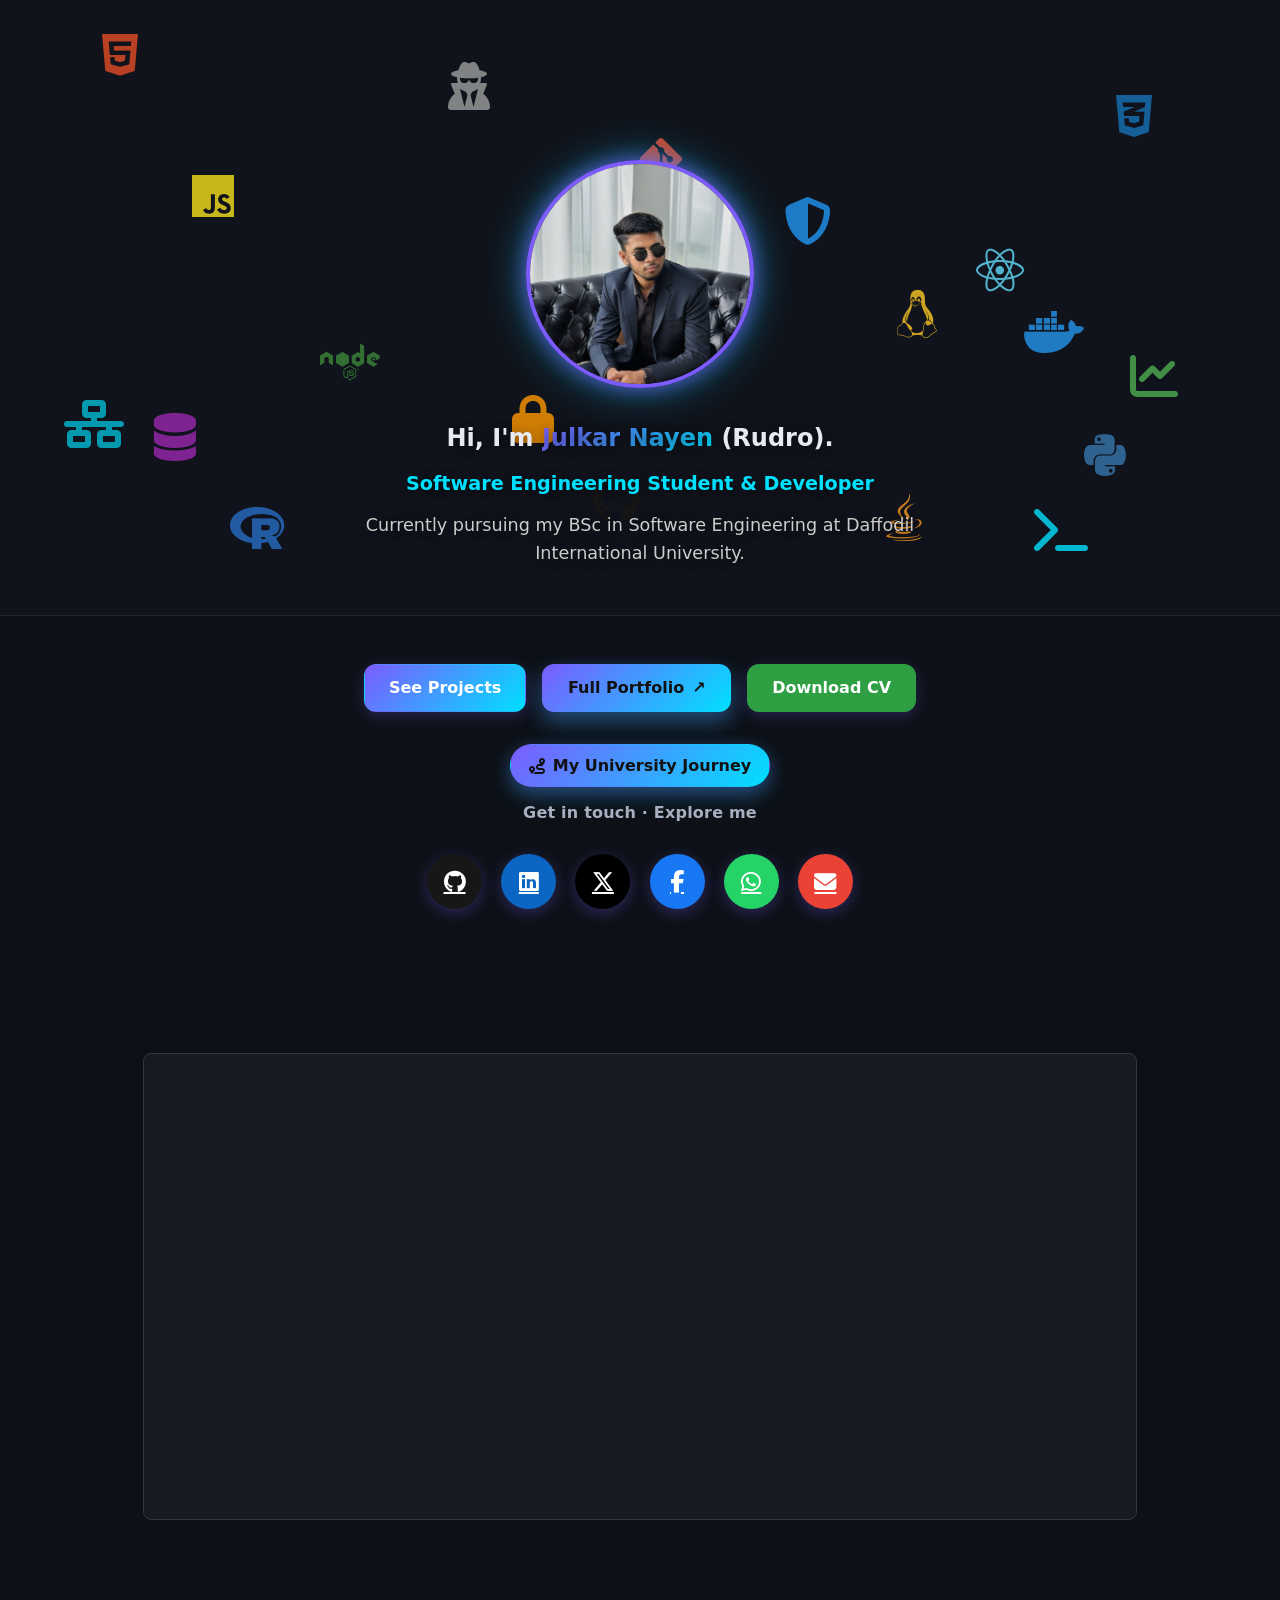
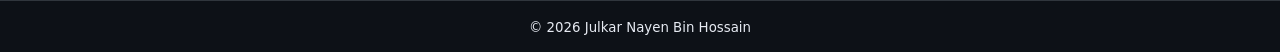
==== index.html @ 71b0be74 "Add files via upload" ====
<!doctype html>
<html lang="en">
<head>
  <meta charset="utf-8" />
  <meta name="viewport" content="width=device-width, initial-scale=1" />
  <title>Rudro — Portfolio</title>
  <meta name="description" content="Portfolio of Your Name" />

  <!-- Styles -->
  <link rel="stylesheet" href="styles.css">

  <!-- Font Awesome -->
  <link rel="stylesheet" href="https://cdnjs.cloudflare.com/ajax/libs/font-awesome/6.5.0/css/all.min.css">
</head>
<body>

  <main id="home">
    

    <!-- Intro Section -->
    <section id="about" class="section about-top">
      <div class="container about-container">
        <div class="profile-wrapper">
          <img src="photo_2025-09-04_16-54-24.jpg"
     alt="Profile Picture"
     class="profile-pic"
     loading="lazy"
     decoding="async">

        </div>
        <h1>Hi, I'm <span class="text-gradient">Julkar Nayen</span> (Rudro).</h1>
        <p class="intro-subtitle">Software Engineering Student & Developer</p>
        <p class="intro-description">Currently pursuing my BSc in Software Engineering at Daffodil International University.</p>
      </div>

      <!-- 🌟 Floating code icons -->
      <div class="code-particles">
        <!-- Web / Data -->
        <i class="fa-brands fa-html5"></i>
        <i class="fa-brands fa-css3-alt"></i>
        <i class="fa-brands fa-js"></i>
        <i class="fa-brands fa-react"></i>
        <i class="fa-brands fa-node"></i>
        <i class="fa-brands fa-python"></i>
        <i class="fa-brands fa-r-project"></i>
        <i class="fa-brands fa-java"></i>
        <i class="fa-solid fa-database"></i>
        <i class="fa-solid fa-chart-line"></i>

        <!-- Tools -->
        <i class="fa-brands fa-git-alt"></i>
        <i class="fa-brands fa-github"></i>
        <i class="fa-brands fa-docker"></i>
        <i class="fa-brands fa-linux"></i>

        <!-- Ethical hacking vibe -->
        <i class="fa-solid fa-user-secret"></i>
        <i class="fa-solid fa-shield-halved"></i>
        <i class="fa-solid fa-lock"></i>
        <i class="fa-solid fa-terminal"></i>
        <i class="fa-solid fa-network-wired"></i>
      </div>
    </section>

    <!-- Hero -->
    <section class="hero">
      <div class="hero__cta">
        <a class="btn" href="#projects">See Projects</a>
        <a class="btn btn--ghost" id="portfolioLink" href="#">Full Portfolio</a>
        <a class="btn btn--resume" href="resume.pdf" download>Download CV</a>
      </div>

      <div class="hero__cta-row">
        <a class="btn btn--journey" href="journey.html"><i class="fa-solid fa-route"></i> My University Journey</a>
      </div>


      <!-- ✅ Social icons -->
      <p class="socials-lead" aria-hidden="true">Get in touch · Explore me</p>
      <ul class="socials" aria-label="Social links">
        <li><a id="githubLink" href="#"><i class="fa-brands fa-github"></i></a></li>
        <li><a id="linkedinLink" href="#"><i class="fa-brands fa-linkedin"></i></a></li>
        <li><a id="twitterLink" href="#"><i class="fa-brands fa-x-twitter"></i></a></li>
        <li><a id="facebookLink" href="#"><i class="fa-brands fa-facebook-f"></i></a></li>
        <li><a id="whatsappLink" href="#"><i class="fa-brands fa-whatsapp"></i></a></li>
        <li><a id="emailLink" href="mailto:252-35-584@diu.edu.bd"><i class="fa-solid fa-envelope"></i></a></li>
      </ul>
    </section>

    <!-- Projects -->
<!-- Projects -->
<section id="projects" class="section">
  <div class="container">
    <div class="projects-box">
      <h2>Projects</h2>
      <input id="searchInput" type="search" placeholder="Search projects…" aria-label="Search projects">
      <div id="projectsGrid" class="grid"></div>
    </div>
  </div>
</section>


    
  </main>

  <!-- Footer -->
  <footer class="site-footer">
    <div class="container">
      <small>© <span id="year"></span> Julkar Nayen Bin Hossain</small>
    </div>
  </footer>

  <!-- Script -->
  <script src="script.js"></script>
</body>
</html>
---- styles.css ----
:root {
  --text: #e6eaf2;
  --muted: #a7b0c0;
  --brand: #7c5cff;
  --brand-2: #00e0ff;
  --surface: rgba(18, 21, 29, 0.7);
  --border: #1f2430;

  /* Themeable colors */
  --bg: #0d1117;
  --panel: #161b22;
  --panel-border: #30363d;

  --fs-hero: clamp(1.6rem, 1.2rem + 2vw, 3rem);
  --fs-h2: clamp(1.8rem, 1.2rem + 2vw, 2.5rem);
  --fs-body: clamp(0.95rem, 0.9rem + 0.3vw, 1.05rem);

  --space-section: clamp(1.5rem, 1rem + 3vw, 3rem);
  --radius: 12px;
}

/* Light theme overrides (GitHub-like) */
.theme-light {
  --text: #24292f;
  --muted: #57606a;
  --bg: #f6f8fa;
  --panel: #ffffff;
  --panel-border: #d0d7de;
}

/* ---------------- Light mode (GitHub-like) refinements ---------------- */
.theme-light body { background: var(--bg); color: var(--text); }

/* Headings: remove gradients/glow in light */
.theme-light #projects h2,
.theme-light #journey h2 {
  background: none;
  -webkit-background-clip: border-box;
  -webkit-text-fill-color: currentColor;
  color: var(--text);
  text-shadow: none;
  animation: none;
}

/* Panels and cards */
.theme-light .projects-box,
.theme-light .glass,
.theme-light .milestone-content,
.theme-light .card,
.theme-light .site-footer {
  background: var(--panel);
  border-color: var(--panel-border);
  box-shadow: none;
}
.theme-light .card { background: var(--panel); }

/* Buttons */
.theme-light .btn { 
  background: #0969da;
  box-shadow: none;
}
.theme-light .btn:hover { background: #0759b5; box-shadow: none; }
.theme-light .btn--ghost { border-color: #0969da; color: #0969da; }
.theme-light .btn--ghost:hover { background: #0969da; color: #fff; }
.theme-light .btn--journey { background: #0969da; color: #fff; box-shadow: none; }

/* Search input */
.theme-light #searchInput {
  background: #fff;
  color: var(--text);
  border: 1px solid var(--panel-border);
  box-shadow: none;
}
.theme-light #searchInput:focus { box-shadow: none; border-color: #0969da; }

/* Particles off for clean light mode */
.theme-light .code-particles { display: none; }

/* Journey timeline: simplify path and markers */
.theme-light #journeyTimeline::before {
  background: #d0d7de;
  animation: none;
  box-shadow: none;
}
.theme-light .milestone::before {
  background: #fff;
  border-color: #0969da;
  box-shadow: none;
  animation: none;
}
.theme-light .milestone-icon {
  background: #0969da;
  box-shadow: none;
  animation: none;
}

/* Tables */
.theme-light .course-table.neat {
  border-color: var(--panel-border);
  box-shadow: none;
}
.theme-light .course-table.neat th {
  background: #f6f8fa;
  color: var(--text);
  text-shadow: none;
}
.theme-light .course-table.neat tfoot td {
  background: #f6f8fa;
  color: var(--text);
  border-top: 1px solid var(--panel-border);
}

/* SGPA badge: tone down */
.theme-light .sgpa-badge {
  background: #0969da;
  border: 1px solid #0759b5;
  box-shadow: none;
}

/* Ongoing text: reduce glow */
.theme-light .ongoing-text { text-shadow: none; }
.theme-light .ongoing-text::before { color: #2da44e; }

/* Theme toggle button clarity in light */
.theme-light .theme-toggle { background: var(--panel); border-color: var(--panel-border); }

/* Profile picture: white background in day mode */
.theme-light .profile-pic {
  background: #ffffff;
  border-color: var(--panel-border);
  box-shadow: none;
}

/* About section panel on white */
.theme-light .about-top {
  background: var(--panel);
  border-bottom: 1px solid var(--panel-border);
}

/* Floating icons visible on white */
.theme-light .code-particles { display: block; }
.theme-light .code-particles i {
  opacity: 0.6;
  animation: floatIcon 12s ease-in-out infinite;
}

/* Ensure social icons remain visible in day mode */
.theme-light .socials a#githubLink { background: #181717; }
.theme-light .socials a#githubLink i { color: #fff; }
.theme-light .socials a#linkedinLink { background: #0A66C2; }
.theme-light .socials a#linkedinLink i { color: #fff; }
.theme-light .socials a#twitterLink { background: #000000; }
.theme-light .socials a#twitterLink i { color: #fff; }
.theme-light .socials a#emailLink { background: #EA4335; }
.theme-light .socials a#emailLink i { color: #fff; }

/* ---------- Day mode typography and accents ---------- */
.theme-light .text-gradient {
  background: linear-gradient(135deg, #0969da, #1f6feb);
  -webkit-background-clip: text;
  -webkit-text-fill-color: transparent;
}

.theme-light .intro-subtitle { color: #1f6feb; text-shadow: none; }
.theme-light .intro-description { color: var(--muted); text-shadow: none; }

/* Headings accent underline in projects */
.theme-light #projects h2::after {
  background: #0969da;
  box-shadow: none;
}

/* Milestones: calmer, readable */
.theme-light .milestone-date {
  color: #57606a;
  background: none;
  -webkit-text-fill-color: currentColor;
  text-shadow: none;
}
.theme-light .milestone-content h3 {
  background: none;
  -webkit-text-fill-color: currentColor;
  color: #24292f;
  text-shadow: none;
}
.theme-light .milestone-content p { color: #57606a; }

/* Buttons inside content */
.theme-light .toggle-result { background: #0969da; }
.theme-light .toggle-result:hover { background: #0759b5; box-shadow: none; }

/* Tables in day mode */
.theme-light .course-table { border-color: var(--panel-border); }
.theme-light .course-table th { background: #f6f8fa; color: #24292f; }
.theme-light .course-table td { border-color: var(--panel-border); }
.theme-light .course-table tr:nth-child(even) { background: #f6f8fa; }
.theme-light .course-table.neat td.course-title { color: #24292f; }

/* Progress indicator colors */
.theme-light .progress-bar { background: #eaeef2; box-shadow: none; }
.theme-light .progress-fill { background: #0969da; box-shadow: none; }
.theme-light .progress-text { color: #57606a; }
.theme-light .progress-percentage { color: #0969da; text-shadow: none; }

/* Links */
.theme-light a { color: #0969da; }

/* Improve legibility on white backgrounds */
.theme-light .about-top h1 { color: var(--text); text-shadow: none; }
.theme-light .about-top p { color: var(--muted); text-shadow: none; }
.theme-light .card h3 { color: var(--text); }
.theme-light #journey p { color: var(--muted); }
.theme-light .intro-description { color: var(--muted); }
.theme-light .contact-subtitle { color: var(--muted); }
.theme-light .contact-email {
  background: #fff;
  border-color: var(--panel-border);
  color: #24292f;
}
.theme-light .milestone-content p { color: #57606a; }
.theme-light .milestone-date { color: #57606a; }
.theme-light .card a.btn { box-shadow: none; }

/* 🔮 Neon background */
body {
  margin: 0;
  font-family: system-ui, sans-serif;
  color: var(--text);
  background: var(--bg);
}
body::before, body::after { display: none; }
/* --- Social Icon Buttons --- */
.socials a {
  display: grid;
  place-items: center;
  width: 50px;
  height: 50px;
  border-radius: 50%;
  font-size: 1.3rem;
  color: #fff; /* default fallback */
  transition: transform 0.2s ease, box-shadow 0.3s ease;
}

/* GitHub */
.socials a#githubLink {
  background: #181717;
}
.socials a#githubLink i { color: #fff; }

/* LinkedIn */
.socials a#linkedinLink {
  background: #0A66C2;
}
.socials a#linkedinLink i { color: #fff; }

/* Twitter/X */
.socials a#twitterLink {
  background: #000000;
}
.socials a#twitterLink i { color: #fff; }

/* Facebook */
.socials a#facebookLink { background: #1877F2; }
.socials a#facebookLink i { color: #fff; }

/* WhatsApp */
.socials a#whatsappLink { background: #25D366; }
.socials a#whatsappLink i { color: #fff; }

/* Email */
.socials a#emailLink {
  background: #EA4335;
}
.socials a#emailLink i { color: #fff; }

/* Hover effect */
.socials a:hover {
  transform: translateY(-4px) scale(1.05);
  box-shadow: 0 0 16px rgba(255,255,255,0.7);
}

/* ---------------- Scroll Indicator ---------------- */
.theme-toggle {
  position: fixed;
  top: 1rem;
  right: 1rem;
  z-index: 200;
  border: 1px solid var(--panel-border);
  background: var(--panel);
  color: var(--text);
  border-radius: 999px;
  padding: .5rem .75rem;
  cursor: pointer;
  box-shadow: none;
}
.theme-toggle:hover { filter: brightness(1.05); }
.theme-icon { display: inline-block; font-size: 1rem; }

.scroll-indicator {
  position: fixed;
  right: 2rem;
  top: 50%;
  transform: translateY(-50%);
  z-index: 100;
  display: flex;
  flex-direction: column;
  align-items: center;
  gap: 1rem;
  opacity: 0.7;
  transition: opacity 0.3s ease;
}

.scroll-indicator:hover {
  opacity: 1;
}

.scroll-line {
  width: 2px;
  height: 60px;
  background: linear-gradient(180deg, var(--brand), transparent);
  animation: scrollPulse 2s ease-in-out infinite;
}

.scroll-text {
  writing-mode: vertical-rl;
  text-orientation: mixed;
  font-size: 0.8rem;
  color: var(--brand);
  font-weight: 600;
  letter-spacing: 1px;
}

@keyframes scrollPulse {
  0%, 100% { opacity: 0.3; }
  50% { opacity: 1; }
}

/* ---------------- Intro ---------------- */
.about-top {
  text-align: center;
  background: var(--surface);
  padding: 8rem 1rem 3rem;
  border-bottom: 1px solid var(--border);
  position: relative;
  overflow: hidden;
}
.profile-wrapper { position: relative; display: inline-block; z-index: 2; }
.profile-pic {
  width: clamp(120px, 25vw, 220px);
  height: clamp(120px, 25vw, 220px);
  border-radius: 50%;
  border: 4px solid var(--brand);
  object-fit: cover;
  margin-top: 7rem;
  margin-bottom: 0.75rem;
  box-shadow: 0 0 20px rgba(124,92,255,0.7), 0 0 40px rgba(0,224,255,0.5);
}

.text-gradient {
  background: linear-gradient(135deg, var(--brand), var(--brand-2));
  -webkit-background-clip: text;
  -webkit-text-fill-color: transparent;
}

/* Enhanced intro styling */
.intro-subtitle {
  font-size: 1.2rem;
  font-weight: 600;
  color: var(--brand-2);
  margin: 0.5rem 0 1rem 0;
  text-shadow: 0 0 10px rgba(0,224,255,0.3);
}

.intro-description {
  font-size: 1.1rem;
  line-height: 1.6;
  color: #ccc;
  max-width: 600px;
  margin: 0 auto;
  text-shadow: 0 1px 3px rgba(0,0,0,0.3);
}

/* 🌟 Floating code icons */
.code-particles {
  position: absolute;
  inset: 0;
  z-index: 1;
  pointer-events: none;
}
.code-particles i {
  position: absolute;
  font-size: 1.8rem;
  opacity: 0.25;
  animation: none;
}
/* Make floating icons behind the profile picture larger in the hero/about section */
.about-top .code-particles i { font-size: 3rem; }
@keyframes floatIcon {
  0%   { transform: translateY(0) rotate(0deg); opacity: 0.6; }
  25%  { transform: translateY(-20px) rotate(8deg); opacity: 1; }
  50%  { transform: translateY(0) rotate(0deg); opacity: 0.8; }
  75%  { transform: translateY(20px) rotate(-8deg); opacity: 1; }
  100% { transform: translateY(0) rotate(0deg); opacity: 0.6; }
}

/* Spread icons (example positions) */
.code-particles i:nth-child(1)  { top: 5%; left: 8%; color:#e44d26; }
.code-particles i:nth-child(2)  { top: 15%; right: 10%; color:#1572b6; }
.code-particles i:nth-child(3)  { top: 28%; left: 15%; color:#f7df1e; }
.code-particles i:nth-child(4)  { top: 40%; right: 20%; color:#61dbfb; }
.code-particles i:nth-child(5)  { top: 55%; left: 25%; color:#3c873a; }
.code-particles i:nth-child(6)  { top: 70%; right: 12%; color:#3776ab; }
.code-particles i:nth-child(7)  { top: 82%; left: 18%; color:#276dc3; }
.code-particles i:nth-child(8)  { bottom: 12%; right: 28%; color:#f89820; }
.code-particles i:nth-child(9)  { bottom: 25%; left: 12%; color:#9c27b0; }
.code-particles i:nth-child(10) { bottom: 35%; right: 8%; color:#4caf50; }
.code-particles i:nth-child(11) { top: 22%; left: 50%; color:#f05032; }
.code-particles i:nth-child(12) { bottom: 15%; right: 50%; color:#181717; }
.code-particles i:nth-child(13) { top: 50%; left: 80%; color:#2496ed; }
.code-particles i:nth-child(14) { bottom: 45%; left: 70%; color:#fcc624; }
.code-particles i:nth-child(15) { top: 10%; left: 35%; color:#9e9e9e; }
.code-particles i:nth-child(16) { top: 32%; right: 35%; color:#2196f3; }
.code-particles i:nth-child(17) { bottom: 28%; left: 40%; color:#ff9800; }
.code-particles i:nth-child(18) { bottom: 10%; right: 15%; color:#00e0ff; }
.code-particles i:nth-child(19) { top: 65%; left: 5%; color:#00bcd4; }

/* ---------------- Hero ---------------- */
.hero { 
  text-align: center; 
  padding: 3rem 1rem; 
  position: relative;
}

.hero__cta { 
  display: flex; 
  gap: 1rem; 
  flex-wrap: wrap; 
  justify-content: center; 
  margin-bottom: 2rem;
}

.btn { 
  display: inline-flex;
  align-items: center;
  gap: .5rem;
  padding: 0.8rem 1.5rem; 
  border-radius: var(--radius); 
  background: linear-gradient(135deg, var(--brand), var(--brand-2)); 
  color: #fff; 
  text-decoration: none; 
  font-weight: 600; 
  font-size: 1rem;
  border: 1px solid transparent;
  transition: transform .2s ease, box-shadow .25s ease, background .25s ease, border-color .25s ease;
  box-shadow: 0 4px 15px rgba(124,92,255,0.25);
}

.btn:hover {
  transform: translateY(-2px);
  box-shadow: 0 8px 22px rgba(124,92,255,0.35);
}
.btn:focus-visible {
  outline: none;
  border-color: rgba(255,255,255,0.5);
  box-shadow: 0 0 0 3px rgba(124,92,255,0.35);
}

.btn--ghost { 
  background: transparent; 
  border: 1.5px solid var(--brand); 
  color: var(--brand);
  box-shadow: none;
}

.btn--ghost:hover {
  background: rgba(124,92,255,0.1);
  color: var(--text);
  transform: translateY(-2px);
  border-color: rgba(124,92,255,0.65);
}
.btn--ghost:focus-visible {
  outline: none;
  box-shadow: 0 0 0 3px rgba(124,92,255,0.35);
}

/* Highlight the Full Portfolio button */
#portfolioLink {
  background: linear-gradient(135deg, var(--brand), var(--brand-2));
  color: #111;
  border: 0;
  font-weight: 700;
  padding: 0.9rem 1.6rem;
  box-shadow: 0 10px 24px rgba(0,224,255,.22), 0 8px 20px rgba(124,92,255,.28);
}
#portfolioLink::after { content: " ↗"; font-weight: 800; }
#portfolioLink:hover {
  transform: translateY(-3px);
  box-shadow: 0 14px 30px rgba(0,224,255,.32), 0 10px 26px rgba(124,92,255,.38);
}

.socials { 
  list-style: none; 
  display: flex; 
  justify-content: center; 
  gap: 1.2rem; 
  margin-top: 2rem; 
  padding: 0; 
}

.socials-lead {
  margin: 1rem 0 .25rem;
  text-align: center;
  color: var(--muted);
  font-weight: 600;
  letter-spacing: .2px;
}

.socials a { 
  display: grid; 
  place-items: center; 
  width: 55px; 
  height: 55px; 
  border-radius: 50%; 
  background: linear-gradient(135deg, var(--brand), var(--brand-2)); 
  color: #fff; 
  font-size: 1.4rem;
  transition: all 0.3s ease;
  box-shadow: 0 4px 15px rgba(124,92,255,0.3);
}

.socials a:hover {
  transform: translateY(-3px) scale(1.1);
  box-shadow: 0 8px 25px rgba(124,92,255,0.5);
}

/* ---------------- Projects ---------------- */
.section { padding: var(--space-section) 1rem; }
.projects-box {
  margin-inline: auto;
  margin-top: 2rem;
  margin-bottom: 2rem;
  width: min(95%, 960px);
  padding: 1rem;
  border: 1px solid var(--panel-border);
  border-radius: 8px;
  background: var(--panel);
  box-shadow: none;
}
#projects h2 {
  text-align: center;
  font-size: var(--fs-h2);
  background: linear-gradient(135deg, var(--brand), var(--brand-2));
  -webkit-background-clip: text;
  -webkit-text-fill-color: transparent;
  margin-bottom: 1rem;
}
#projects h2::after {
  content: "";
  display: block;
  width: 80px;
  height: 3px;
  margin: 0.5rem auto 1.5rem;
  background: linear-gradient(135deg, var(--brand), var(--brand-2));
  border-radius: 2px;
  box-shadow: 0 0 12px rgba(124,92,255,0.7), 0 0 20px rgba(0,224,255,0.5);
}

/* Search */
#searchInput {
  display: block;
  margin: 0 auto 2rem;
  width: min(90%, 420px);
  padding: 0.75rem 1rem 0.75rem 2.5rem;
  border: 2px solid transparent;
  border-radius: 999px;
  background: rgba(255,255,255,0.05);
  color: var(--text);
  font-size: 1rem;
  outline: none;
  box-shadow: 0 0 8px rgba(124, 92, 255, 0.4);
  transition: border 0.2s ease, box-shadow 0.2s ease;
  background-image: url("https://cdn-icons-png.flaticon.com/512/622/622669.png");
  background-size: 16px;
  background-repeat: no-repeat;
  background-position: 14px center;
}
#searchInput:focus {
  border-color: var(--brand);
  box-shadow: 0 0 16px rgba(124, 92, 255, 0.8),
              0 0 24px rgba(0,224,255,0.6);
}

/* Grid + Cards */
.grid { display: grid; gap: 1rem; grid-template-columns: 1fr; }
@media (min-width: 768px) {
  .grid { grid-template-columns: repeat(2, 1fr); }
}
@media (min-width: 1024px) {
  .grid { grid-template-columns: repeat(3, 1fr); }
}
/* --- Project Cards --- */
.card {
  text-align: left;
  padding: 1rem;
  border-radius: 8px;
  background: var(--bg);
  border: 1px solid var(--panel-border);
  transition: transform 0.15s ease, border-color 0.2s ease;
  position: relative;
  overflow: hidden;
}

.card h3 {
  margin: 0 0 1rem;
  font-size: 1.2rem;
  font-weight: 600;
  color: var(--text);
}

.project-desc { color: var(--muted); margin: 0 0 .75rem; line-height: 1.5; }
.project-meta { display: flex; flex-wrap: wrap; gap: .4rem .6rem; margin: 0 0 .9rem; }
.badge { display: inline-block; padding: .2rem .5rem; border-radius: 999px; font-size: .8rem; border: 1px solid var(--panel-border); color: var(--text); }
.badge--muted { color: var(--muted); }
.badge--lang { background: rgba(255,255,255,0.04); }

.card a.btn {
  display: inline-flex;
  align-items: center;
  gap: 0.5rem;
  font-size: 0.95rem;
  font-weight: 600;
  padding: 0.6rem 1rem;
  border-radius: 8px;
  background: linear-gradient(135deg, var(--brand), var(--brand-2));
  color: #fff;
  text-decoration: none;
  box-shadow: 0 0 8px rgba(124, 92, 255, 0.4);
  transition: transform 0.2s ease, box-shadow 0.3s ease;
}

.card a.btn:hover { transform: translateY(-2px); }

/* Card hover effect */
.card:hover {
  transform: translateY(-4px);
  border-color: #3d444d;
}

/* ---------------- Contact Section ---------------- */
.contact-content {
  text-align: center;
  max-width: 600px;
  margin: 0 auto;
}

.contact-content h2 {
  font-size: var(--fs-h2);
  background: linear-gradient(135deg, var(--brand), var(--brand-2));
  -webkit-background-clip: text;
  -webkit-text-fill-color: transparent;
  margin-bottom: 1rem;
}

.contact-subtitle {
  font-size: 1.1rem;
  color: #bbb;
  margin-bottom: 2rem;
  line-height: 1.6;
}

.btn--contact {
  display: inline-flex;
  align-items: center;
  gap: 0.5rem;
  padding: 1rem 2rem;
  font-size: 1.1rem;
  font-weight: 600;
  margin-bottom: 1.5rem;
  transition: all 0.3s ease;
}

.btn--contact:hover {
  transform: translateY(-3px);
  box-shadow: 0 10px 30px rgba(124,92,255,0.4);
}

.contact-info {
  margin-top: 1rem;
}

.contact-email {
  font-size: 1rem;
  color: #999;
  font-family: 'Courier New', monospace;
  background: rgba(255,255,255,0.05);
  padding: 0.5rem 1rem;
  border-radius: 8px;
  border: 1px solid rgba(255,255,255,0.1);
}

/* ---------------- Footer ---------------- */
.site-footer {
  padding: 1rem;
  text-align: center;
  background: var(--bg);
  border-top: 1px solid var(--panel-border);
}

/* --- Keep intro text safely above particles --- */
.about-container {
  position: relative;
  z-index: 3;            /* text & photo above icons */
}
.code-particles {
  z-index: 1;            /* icons behind */
}

/* Optional readability boost on busy backgrounds */
.about-top h1,
.about-top p {
  text-shadow: 0 2px 12px rgba(0,0,0,0.45);
}

/* ---------- MOBILE FIXES: <= 600px ---------- */
@media (max-width: 600px) {
  /* Wrap social icons to multiple centered rows on narrow screens */
  .socials {
    flex-wrap: wrap;
    justify-content: center;
    gap: .8rem 1rem;
  }
  .socials li { flex: 0 0 auto; }
  .socials a { width: 48px; height: 48px; font-size: 1.2rem; }
  /* Make icons smaller and reduce count */
  .code-particles i {
    font-size: 1.8rem;       /* match desktop size on mobile */
    opacity: 0.7;
    animation-duration: 16s; /* a bit calmer on mobile */
  }
  .about-top .code-particles i { font-size: 3rem; }  /* match desktop size on mobile */

  /* Hide extra icons — keep only the first 8 (enough to feel lively) */
  .code-particles i:nth-child(n+9) {
    display: none !important;
  }

  /* Reposition the first 8 to avoid the center "no-fly zone"
     (keeps area around the name/about text clear) */
  .code-particles i:nth-child(1)  { top: 4%;  left: 6%;   }
  .code-particles i:nth-child(2)  { top: 8%;  right: 6%;  }
  .code-particles i:nth-child(3)  { top: 22%; left: 4%;   }
  .code-particles i:nth-child(4)  { top: 24%; right: 6%;  }

  /* skip the middle vertically to protect the text block */
  .code-particles i:nth-child(5)  { bottom: 28%; left: 8%; }
  .code-particles i:nth-child(6)  { bottom: 26%; right: 8%; }
  .code-particles i:nth-child(7)  { bottom: 10%; left: 12%; }
  .code-particles i:nth-child(8)  { bottom: 8%;  right: 12%; }

  /* Extra safety: a subtle vignette behind the center text area */
  .about-top::after {
    content: "";
    position: absolute;
    inset: 0;
    background:
      radial-gradient(60% 38% at 50% 36%,
        rgba(18,21,29,0.55) 0%,
        rgba(18,21,29,0.35) 50%,
        transparent 70%);
    pointer-events: none;
    z-index: 2; /* sits between icons (1) and text (3) */
  }
}

/* ---------- TABLET TUNE: 601px–900px ---------- */
@media (min-width: 601px) and (max-width: 900px) {
  .code-particles i { font-size: 1.5rem; }
  /* Hide some, keep 12 for balance */
  .code-particles i:nth-child(n+13) { display: none !important; }

  /* Edge-biased layout to keep the middle clearer */
  .code-particles i:nth-child(1)  { top: 5%;  left: 8%;  }
  .code-particles i:nth-child(2)  { top: 10%; right: 10%; }
  .code-particles i:nth-child(3)  { top: 28%; left: 6%;  }
  .code-particles i:nth-child(4)  { top: 30%; right: 8%; }
  .code-particles i:nth-child(5)  { top: 52%; left: 10%; }
  .code-particles i:nth-child(6)  { top: 56%; right: 10%; }
  .code-particles i:nth-child(7)  { bottom: 24%; left: 10%; }
  .code-particles i:nth-child(8)  { bottom: 22%; right: 12%; }
  .code-particles i:nth-child(9)  { bottom: 10%; left: 14%; }
  .code-particles i:nth-child(10) { bottom: 8%;  right: 14%; }
  .code-particles i:nth-child(11) { top: 16%; left: 28%; }
  .code-particles i:nth-child(12) { top: 16%; right: 28%; }
}

/* Bigger avatar on small phones */
@media (max-width: 600px) {
  .profile-pic {
    /* scales with screen, but never too huge */
    width: clamp(180px, 52vw, 200px);
    height: clamp(180px, 52vw, 200px);
    margin-top: 5rem; /* keep your spacing */
  }
}

/* Extra bump for Pixel/large phones (~360–430px wide) */
@media (min-width: 360px) and (max-width: 430px) {
  .profile-pic {
    /* Pixel 6 Pro (412px) -> ~247px */
    width: clamp(180px, 60vw, 180px);
    height: clamp(180px, 60vw, 180px);
  }
}
/* --- Individual floating animations --- */
@keyframes floatUpDown {
  0%, 100% { transform: translateY(0); }
  50% { transform: translateY(-18px); }
}
@keyframes floatLeftRight {
  0%, 100% { transform: translateX(0); }
  50% { transform: translateX(18px); }
}
@keyframes floatDiagonal {
  0%, 100% { transform: translate(0, 0); }
  50% { transform: translate(14px, -14px); }
}
@keyframes floatWobble {
  0%, 100% { transform: rotate(0deg) translate(0,0); }
  25% { transform: rotate(6deg) translateY(-10px); }
  75% { transform: rotate(-6deg) translateY(10px); }
}

/* Reset icons so they don’t all share the same */
.code-particles i {
  position: absolute;
  font-size: 2rem;
  opacity: 0.8;
}

/* Assign different animations */
.code-particles i:nth-child(1)  { animation: floatUpDown 6s ease-in-out infinite; }
.code-particles i:nth-child(2)  { animation: floatLeftRight 7s ease-in-out infinite; }
.code-particles i:nth-child(3)  { animation: floatDiagonal 8s ease-in-out infinite; }
.code-particles i:nth-child(4)  { animation: floatWobble 9s ease-in-out infinite; }
.code-particles i:nth-child(5)  { animation: floatUpDown 7s ease-in-out infinite reverse; }
.code-particles i:nth-child(6)  { animation: floatLeftRight 6s ease-in-out infinite reverse; }
.code-particles i:nth-child(7)  { animation: floatDiagonal 10s ease-in-out infinite reverse; }
.code-particles i:nth-child(8)  { animation: floatWobble 8s ease-in-out infinite reverse; }
/* ...continue pattern for remaining icons */

/* --- University Journey Timeline & Table --- */
.timeline {
  border-left: 3px solid var(--brand);
  margin: 2rem auto;
  padding-left: 1rem;
  max-width: 640px;
}
.timeline-item {
  margin: 1.5rem 0;
  padding-left: 1rem;
  position: relative;
}
.timeline-item::before {
  content: "";
  position: absolute;
  left: -11px;
  top: 0.6rem;
  width: 15px;
  height: 15px;
  background: var(--brand);
  border-radius: 50%;
  box-shadow: 0 0 12px rgba(124,92,255,0.7), 0 0 20px rgba(0,224,255,0.5);
}
.course-table {
  width: 100%;
  border-collapse: collapse;
  margin-top: 1rem;
  font-size: 0.9rem;
}
.course-table th,
.course-table td {
  border: 1px solid var(--border);
  padding: 0.4rem 0.6rem;
  text-align: center;
}
.course-table th {
  background: var(--surface);
  font-weight: 600;
}
.course-table tr:nth-child(even) {
  background: rgba(255,255,255,0.03);
}

/* Journey Cards */
.journey-card {
  background: rgba(255,255,255,0.04);
  border-radius: 12px;
  padding: 1.5rem;
  margin-bottom: 2rem;
  box-shadow: 0 4px 20px rgba(0,0,0,0.3);
}

.journey-header {
  display: flex;
  justify-content: space-between;
  align-items: center;
  margin-bottom: 1rem;
}

.sgpa-badge {
  background: var(--brand);
  color: #fff;
  padding: 0.3rem 0.8rem;
  border-radius: 20px;
  font-weight: 600;
}

/* Enhanced Table Styling */
.course-table.neat {
  border-radius: 12px;
  overflow: hidden;
  box-shadow: 0 8px 25px rgba(0,0,0,0.3);
  border: 1px solid rgba(255,255,255,0.1);
}

.course-table.neat th {
  background: linear-gradient(135deg, var(--brand), var(--brand-2));
  color: #fff;
  font-size: 0.95rem;
  font-weight: 700;
  padding: 1rem 0.8rem;
  text-align: center;
  text-shadow: 0 1px 2px rgba(0,0,0,0.3);
}

.course-table.neat td {
  padding: 0.8rem;
  font-size: 0.9rem;
  border-bottom: 1px solid rgba(255,255,255,0.05);
}

.course-table.neat td.course-title {
  text-align: left;
  font-weight: 600;
  color: #e0e0e0;
}

.course-table.neat tr:nth-child(even) {
  background: rgba(255,255,255,0.03);
}

.course-table.neat tr:hover {
  background: rgba(124,92,255,0.1);
  transform: scale(1.01);
  transition: all 0.2s ease;
}

.course-table.neat tfoot td {
  background: linear-gradient(135deg, rgba(124,92,255,0.15), rgba(0,224,255,0.1));
  font-weight: 700;
  color: #fff;
  text-align: center;
  padding: 1rem 0.8rem;
  border-top: 2px solid var(--brand);
}

/* Expandable result styles */
.toggle-result {
  margin-top: 0.5rem;
  padding: 0.4rem 0.8rem;
  border: none;
  border-radius: 6px;
  background: var(--brand);
  color: #fff;
  cursor: pointer;
  transition: background 0.3s;
}
.toggle-result:hover {
  background: #5e46c6;
}
.result-table.hidden {
  display: none;
  margin-top: 1rem;
}

/* --- Beautiful Journey CTA on home --- */
.hero__cta-row {
  margin-top: 0.9rem;
  display: flex;
  justify-content: center;
}
.btn--journey {
  display: inline-flex;
  align-items: center;
  gap: .5rem;
  padding: .7rem 1.1rem;
  border-radius: 999px;
  text-decoration: none;
  background: linear-gradient(135deg, #7c5cff, #00e0ff);
  color: #111;
  font-weight: 700;
  box-shadow: 0 8px 22px rgba(0,224,255,.22), 0 6px 18px rgba(124,92,255,.3);
  transition: transform .15s ease, box-shadow .3s ease;
}
.btn--journey:hover { transform: translateY(-2px); box-shadow: 0 10px 30px rgba(0,224,255,.35), 0 8px 26px rgba(124,92,255,.45); }

/* Contact button refinement */
.btn--contact {
  background: linear-gradient(135deg, var(--brand), var(--brand-2));
  color: #fff;
  border: 1px solid transparent;
}
.btn--contact:hover { box-shadow: 0 8px 22px rgba(124,92,255,0.35); transform: translateY(-2px); }
.btn--contact:focus-visible { outline: none; box-shadow: 0 0 0 3px rgba(124,92,255,0.35); }

/* Resume button variant */
.btn--resume { background: #2ea043; border-color: rgba(46,160,67,.5); }
.btn--resume:hover { background: #2a9440; box-shadow: 0 8px 20px rgba(46,160,67,.25); }

/* Skills */
.skills-box {
  margin-inline: auto;
  width: min(90%, 960px);
  padding: 1rem;
  border: 1px solid var(--panel-border);
  border-radius: 8px;
  background: var(--panel);
}
.skills-box h2 { 
  text-align: center; 
  font-size: var(--fs-h2);
  margin-bottom: 1rem;
  background: linear-gradient(135deg, var(--brand), var(--brand-2));
  -webkit-background-clip: text; -webkit-text-fill-color: transparent;
}
.skills-list { 
  display: flex; flex-wrap: wrap; 
  justify-content: center; gap: .6rem; 
  list-style: none; padding: 0; margin: 0; 
}
.skills-list li { 
  padding: .45rem .8rem; 
  border: 1px solid var(--panel-border);
  border-radius: 999px; 
  background: rgba(255,255,255,0.04);
}

/* Contact form */
.contact-form { margin-top: 1rem; display: grid; gap: .8rem; }
.form-row { display: grid; grid-template-columns: 1fr 1fr; gap: .8rem; }
.contact-form input, .contact-form textarea {
  width: 100%;
  padding: .7rem .9rem;
  border-radius: 8px;
  border: 1px solid var(--panel-border);
  background: var(--bg);
  color: var(--text);
}
.contact-form input:focus, .contact-form textarea:focus { outline: none; border-color: var(--brand); box-shadow: 0 0 0 3px rgba(124,92,255,.25); }
@media (max-width: 600px) { .form-row { grid-template-columns: 1fr; } }

/* --- Journey improvements: SGPA badge, responsive table, meaningful path --- */
.milestone-top {
  display: flex;
  justify-content: space-between;
  align-items: center;
  gap: .75rem;
  flex-wrap: wrap;
}
.sgpa-badge {
  background: linear-gradient(135deg, var(--brand), var(--brand-2));
  color: #fff;
  padding: 0.4rem 1rem;
  border-radius: 999px;
  font-weight: 700;
  font-size: 0.9rem;
  box-shadow: 
    0 0 15px rgba(124,92,255,0.6),
    0 0 30px rgba(0,224,255,0.3);
  border: 1px solid rgba(255,255,255,0.2);
  animation: badgeGlow 2s ease-in-out infinite alternate;
  position: relative;
  overflow: hidden;
}

.sgpa-badge::before {
  content: "";
  position: absolute;
  top: 0;
  left: -100%;
  width: 100%;
  height: 100%;
  background: linear-gradient(90deg, transparent, rgba(255,255,255,0.3), transparent);
  animation: badgeShine 3s ease-in-out infinite;
}

@keyframes badgeGlow {
  0% { 
    box-shadow: 
      0 0 15px rgba(124,92,255,0.6),
      0 0 30px rgba(0,224,255,0.3);
  }
  100% { 
    box-shadow: 
      0 0 25px rgba(124,92,255,0.8),
      0 0 50px rgba(0,224,255,0.5);
  }
}

@keyframes badgeShine {
  0% { left: -100%; }
  50% { left: 100%; }
  100% { left: 100%; }
}

/* More meaningful animated path with step dots */
#journeyTimeline {
  position: relative;
  margin: 2rem auto;
  padding-left: 2.2rem;
  border-left: 0; /* replace with custom gradient line */
  max-width: 900px;
}

/* Enhanced animated path with flowing gradient */
#journeyTimeline::before {
  content: "";
  position: absolute;
  left: 10px;
  top: 0;
  bottom: 0;
  width: 4px;
  background: linear-gradient(
    180deg, 
    rgba(124,92,255,1) 0%,
    rgba(0,224,255,0.8) 25%,
    rgba(255,61,181,0.6) 50%,
    rgba(0,224,255,0.8) 75%,
    rgba(124,92,255,1) 100%
  );
  background-size: 100% 200%;
  animation: pathFlow 8s ease-in-out infinite;
  box-shadow: 
    0 0 20px rgba(124,92,255,0.6),
    0 0 40px rgba(0,224,255,0.4),
    inset 0 0 10px rgba(255,255,255,0.1);
  border-radius: 2px;
}

@keyframes pathFlow {
  0% { background-position: 0% 0%; }
  50% { background-position: 0% 100%; }
  100% { background-position: 0% 0%; }
}

/* Enhanced step dots on the path */
.milestone::before {
  content: attr(data-step);
  position: absolute;
  left: -2px;
  top: 0;
  transform: translate(-50%, 0);
  width: 32px;
  height: 32px;
  border-radius: 50%;
  background: linear-gradient(135deg, #1a1a1a, #2d2d2d);
  color: #fff;
  border: 3px solid var(--brand);
  display: flex;
  align-items: center;
  justify-content: center;
  font-size: .9rem;
  font-weight: 700;
  box-shadow: 
    0 0 20px rgba(124,92,255,0.7),
    0 0 40px rgba(0,224,255,0.4),
    inset 0 2px 4px rgba(255,255,255,0.2);
  animation: stepPulse 3s ease-in-out infinite;
  z-index: 2;
}

@keyframes stepPulse {
  0%, 100% { 
    transform: translate(-50%, 0) scale(1);
    box-shadow: 
      0 0 20px rgba(124,92,255,0.7),
      0 0 40px rgba(0,224,255,0.4),
      inset 0 2px 4px rgba(255,255,255,0.2);
  }
  50% { 
    transform: translate(-50%, 0) scale(1.1);
    box-shadow: 
      0 0 30px rgba(124,92,255,1),
      0 0 60px rgba(0,224,255,0.6),
      inset 0 2px 4px rgba(255,255,255,0.3);
  }
}

/* Enhanced icon circle */
.milestone-icon {
  position: absolute;
  left: -42px;
  top: 40px;
  background: linear-gradient(135deg, var(--brand), var(--brand-2));
  color: #fff;
  font-size: 1.2rem;
  width: 48px;
  height: 48px;
  border-radius: 50%;
  display: flex;
  align-items: center;
  justify-content: center;
  box-shadow: 
    0 0 25px rgba(124,92,255,0.8),
    0 0 50px rgba(0,224,255,0.4),
    inset 0 2px 4px rgba(255,255,255,0.3);
  animation: iconFloat 4s ease-in-out infinite;
  z-index: 3;
}

@keyframes iconFloat {
  0%, 100% { 
    transform: translateY(0) rotate(0deg);
    box-shadow: 
      0 0 25px rgba(124,92,255,0.8),
      0 0 50px rgba(0,224,255,0.4),
      inset 0 2px 4px rgba(255,255,255,0.3);
  }
  50% { 
    transform: translateY(-8px) rotate(5deg);
    box-shadow: 
      0 0 35px rgba(124,92,255,1),
      0 0 70px rgba(0,224,255,0.6),
      inset 0 2px 4px rgba(255,255,255,0.4);
  }
}

/* Enhanced card and responsive table inside milestone */
.milestone {
  position: relative;
  margin: 2rem 0 3rem;
  padding-left: 3.2rem;
  opacity: 0;
  transform: translateX(50px);
  animation: slideInMilestone 0.8s ease-out forwards;
}

.milestone:nth-child(1) { animation-delay: 0.2s; }
.milestone:nth-child(2) { animation-delay: 0.4s; }
.milestone:nth-child(3) { animation-delay: 0.6s; }
.milestone:nth-child(4) { animation-delay: 0.8s; }
.milestone:nth-child(5) { animation-delay: 1.0s; }
.milestone:nth-child(6) { animation-delay: 1.2s; }
.milestone:nth-child(7) { animation-delay: 1.4s; }

@keyframes slideInMilestone {
  to {
    opacity: 1;
    transform: translateX(0);
  }
}

.milestone-content {
  background: var(--panel);
  padding: 1rem;
  border-radius: 8px;
  box-shadow: none;
  border: 1px solid var(--panel-border);
  transition: transform 0.2s ease;
  position: relative;
  overflow: hidden;
}

.milestone-content::before { display: none; }

.milestone-content:hover { transform: translateY(-2px); }
.milestone-date { 
  font-size: .95rem; 
  color: #bbb; 
  display: inline-block; 
  margin: .25rem 0 .6rem; 
  font-weight: 600;
  background: linear-gradient(135deg, var(--brand), var(--brand-2));
  -webkit-background-clip: text;
  -webkit-text-fill-color: transparent;
  text-shadow: 0 0 10px rgba(124,92,255,0.5);
}

.milestone-content h3 {
  font-size: 1.4rem;
  font-weight: 700;
  margin: 0 0 0.5rem 0;
  background: linear-gradient(135deg, #fff, #e0e0e0);
  -webkit-background-clip: text;
  -webkit-text-fill-color: transparent;
  text-shadow: 0 2px 4px rgba(0,0,0,0.3);
}

.milestone-content p {
  font-size: 1rem;
  line-height: 1.6;
  color: #ddd;
  margin: 0.5rem 0 1rem 0;
}

/* Live "Ongoing" text styling */
.ongoing-text {
  background: linear-gradient(45deg, #00e0ff, #ff3db5, #7c5cff, #00e0ff);
  background-size: 300% 300%;
  -webkit-background-clip: text;
  -webkit-text-fill-color: transparent;
  animation: ongoingPulse 2s ease-in-out infinite, ongoingGradient 3s ease infinite;
  font-weight: 900;
  text-shadow: 0 0 20px rgba(0,224,255,0.6);
  position: relative;
  display: inline-block;
}

.ongoing-text::before {
  content: "●";
  position: absolute;
  left: -20px;
  top: 50%;
  transform: translateY(-50%);
  color: #00ff00;
  font-size: 0.8rem;
  animation: liveDot 1.5s ease-in-out infinite;
}

@keyframes ongoingPulse {
  0%, 100% { 
    transform: scale(1);
    filter: brightness(1);
  }
  50% { 
    transform: scale(1.05);
    filter: brightness(1.2);
  }
}

@keyframes ongoingGradient {
  0% { background-position: 0% 50%; }
  50% { background-position: 100% 50%; }
  100% { background-position: 0% 50%; }
}

@keyframes liveDot {
  0%, 100% { 
    opacity: 1;
    transform: translateY(-50%) scale(1);
  }
  50% { 
    opacity: 0.3;
    transform: translateY(-50%) scale(1.2);
  }
}

/* Enhanced expandable panel styles */
.result-wrapper { 
  margin-top: 1rem; 
  position: relative;
}

.toggle-result {
  margin-top: 0.5rem;
  padding: 0.6rem 1.2rem;
  border: none;
  border-radius: 12px;
  background: linear-gradient(135deg, var(--brand), var(--brand-2));
  color: #fff;
  cursor: pointer;
  font-weight: 600;
  font-size: 0.95rem;
  transition: all .3s ease;
  box-shadow: 
    0 6px 20px rgba(124,92,255,0.4),
    0 0 15px rgba(0,224,255,0.2);
  position: relative;
  overflow: hidden;
}

.toggle-result::before {
  content: "";
  position: absolute;
  top: 0;
  left: -100%;
  width: 100%;
  height: 100%;
  background: linear-gradient(90deg, transparent, rgba(255,255,255,0.2), transparent);
  transition: left 0.5s ease;
}

.toggle-result:hover::before {
  left: 100%;
}

.toggle-result:hover { 
  transform: translateY(-2px); 
  background: linear-gradient(135deg, #5e46c6, #00b8d4);
  box-shadow: 
    0 8px 25px rgba(124,92,255,0.6),
    0 0 20px rgba(0,224,255,0.4);
}

.result-table { margin-top: .8rem; }
.result-table.hidden { display: none; }

/* Make result table usable on phones */
.milestone .course-table {
  width: 100%;
  border-collapse: collapse;
  min-width: 520px;
  display: block;
  overflow-x: auto;
  white-space: nowrap;
}
@media (max-width: 640px) {
  .milestone-content { padding: .9rem; }
  .milestone .course-table th, .milestone .course-table td { font-size: .85rem; padding: .35rem .45rem; }
}
/* Keep result table inside the container */
.result-table {
  margin-top: .8rem;
  overflow-x: auto;
}
.result-table table {
  width: 100%;
  border-collapse: collapse;
  min-width: 500px;
}
/* Eye-catching Journey heading */
#journey h2 {
  font-size: 2.5rem;
  text-align: center;
  font-weight: 800;
  background: linear-gradient(90deg, #7c5cff, #00e0ff);
  -webkit-background-clip: text;
  -webkit-text-fill-color: transparent;
  letter-spacing: 1.2px;
  margin-bottom: 0.8rem;
  text-shadow: 0 0 20px rgba(124,92,255,0.7), 0 0 40px rgba(0,224,255,0.5);
  animation: glowPulse 3s ease-in-out infinite;
}

#journey p {
  text-align: center;
  font-size: 1.1rem;
  color: #bbb;
  margin-bottom: 2rem;
}

/* Subtle glow animation */
@keyframes glowPulse {
  0% { text-shadow: 0 0 20px rgba(124,92,255,0.7), 0 0 40px rgba(0,224,255,0.5); }
  50% { text-shadow: 0 0 30px rgba(124,92,255,1), 0 0 60px rgba(0,224,255,0.8); }
  100% { text-shadow: 0 0 20px rgba(124,92,255,0.7), 0 0 40px rgba(0,224,255,0.5); }
}
/* --- Journey Page Header --- */
/* --- Ultra Eye-Catching Journey Heading --- */
.journey-header {
  display: flex;
  flex-direction: column;
  align-items: center;
  gap: 1.5rem;
  margin-bottom: 4rem;
  text-align: center;
  position: relative;
  padding: 2rem 1rem;
  background: radial-gradient(ellipse at center, rgba(124,92,255,0.1) 0%, transparent 70%);
  border-radius: 20px;
  overflow: hidden;
}

.journey-header::before {
  content: "";
  position: absolute;
  top: 0;
  left: 0;
  right: 0;
  bottom: 0;
  background: linear-gradient(45deg, transparent 30%, rgba(0,224,255,0.05) 50%, transparent 70%);
  animation: shimmer 3s ease-in-out infinite;
  pointer-events: none;
}

@keyframes shimmer {
  0% { transform: translateX(-100%); }
  100% { transform: translateX(100%); }
}

.journey-logo {
  width: 110px;
  height: auto;
  filter: drop-shadow(0 0 20px rgba(124,92,255,0.8)) drop-shadow(0 0 40px rgba(0,224,255,0.4));
  transition: transform 0.3s ease;
}

.journey-logo:hover {
  transform: scale(1.1) rotate(5deg);
}

.journey-title h2 {
  font-size: 3.5rem;
  font-weight: 900;
  text-transform: uppercase;
  background: linear-gradient(
    45deg,
    #7c5cff 0%,
    #00e0ff 25%,
    #ff3db5 50%,
    #00e0ff 75%,
    #7c5cff 100%
  );
  background-size: 400% 400%;
  -webkit-background-clip: text;
  -webkit-text-fill-color: transparent;
  animation: gradientFlow 4s ease infinite, textGlow 2s ease-in-out infinite alternate;
  letter-spacing: 3px;
  margin: 0;
  position: relative;
  text-shadow: 0 0 30px rgba(124,92,255,0.5);
  line-height: 1.1;
}

.journey-title h2::before {
  content: "🎓";
  position: absolute;
  left: -60px;
  top: 50%;
  transform: translateY(-50%);
  font-size: 2rem;
  animation: iconBounce 2s ease-in-out infinite;
}

.journey-title h2::after {
  content: "🚀";
  position: absolute;
  right: -60px;
  top: 50%;
  transform: translateY(-50%);
  font-size: 2rem;
  animation: iconBounce 2s ease-in-out infinite reverse;
}

@keyframes iconBounce {
  0%, 100% { transform: translateY(-50%) scale(1); }
  50% { transform: translateY(-50%) scale(1.2); }
}

.journey-title h2::after { content: none; }

@keyframes underlineGlow {
  0%, 100% { 
    box-shadow: 
      0 0 20px rgba(0,224,255,0.8),
      0 0 40px rgba(255,61,181,0.6);
  }
  50% { 
    box-shadow: 
      0 0 30px rgba(0,224,255,1),
      0 0 60px rgba(255,61,181,0.8);
  }
}

@keyframes textGlow {
  0% { 
    text-shadow: 0 0 30px rgba(124,92,255,0.5);
    filter: brightness(1);
  }
  100% { 
    text-shadow: 0 0 50px rgba(124,92,255,0.8), 0 0 80px rgba(0,224,255,0.4);
    filter: brightness(1.1);
  }
}

.journey-title p {
  font-size: 1.4rem;
  font-weight: 700;
  color: #fff;
  letter-spacing: 2px;
  margin-top: 1.5rem;
  text-shadow: 
    0 0 15px rgba(0,224,255,0.8), 
    0 0 25px rgba(255,61,181,0.6),
    0 2px 4px rgba(0,0,0,0.3);
  font-family: "Poppins", sans-serif;
  position: relative;
  animation: subtitlePulse 3s ease-in-out infinite;
}

@keyframes subtitlePulse {
  0%, 100% { 
    transform: scale(1);
    text-shadow: 
      0 0 15px rgba(0,224,255,0.8), 
      0 0 25px rgba(255,61,181,0.6),
      0 2px 4px rgba(0,0,0,0.3);
  }
  50% { 
    transform: scale(1.02);
    text-shadow: 
      0 0 25px rgba(0,224,255,1), 
      0 0 40px rgba(255,61,181,0.8),
      0 2px 4px rgba(0,0,0,0.3);
  }
}

/* Gradient flowing animation */
@keyframes gradientFlow {
  0% { background-position: 0% 50%; }
  50% { background-position: 100% 50%; }
  100% { background-position: 0% 50%; }
}

/* Mobile responsiveness for journey header */
@media (max-width: 768px) {
  .journey-title h2 {
    font-size: 2.5rem;
    letter-spacing: 2px;
  }
  
  .journey-title h2::before,
  .journey-title h2::after {
    display: none; /* Hide emojis on mobile for cleaner look */
  }
  
  .journey-title p {
    font-size: 1.1rem;
    letter-spacing: 1px;
  }
  
  .journey-logo {
    width: 90px;
  }
  
  .journey-header {
    padding: 1.5rem 1rem;
    margin-bottom: 3rem;
  }
}

@media (max-width: 480px) {
  .journey-title h2 {
    font-size: 2rem;
    letter-spacing: 1px;
  }
  
  .journey-title p {
    font-size: 1rem;
  }
  
  .journey-logo {
    width: 80px;
  }
}
/* =====================
   ⚡ Performance Helpers
   ===================== */

/* Avoid layout/paint cost until scrolled into view */
.section, .projects-box, .about-top, .card {
  content-visibility: auto;
  contain-intrinsic-size: 600px 800px; /* fallback size to prevent jumps */
}

/* Prefer GPU-friendly transforms only; tone down super heavy shadows on mobile */
@media (max-width: 600px) {
  .card, .projects-box, .about-top, .milestone-content {
    box-shadow: 0 6px 18px rgba(0,0,0,0.28);
  }
}

/* Respect user's reduced motion setting: pause heavy animations */
@media (prefers-reduced-motion: reduce) {
  * {
    animation-duration: 0.001ms !important;
    animation-iteration-count: 1 !important;
    transition-duration: 0.001ms !important;
    scroll-behavior: auto !important;
  }
  body { animation: none !important; }
  body::before, body::after { animation: none !important; }
  .code-particles i { animation: none !important; }
  .journey-title h2 { animation: none !important; }
  #journey h2 { animation: none !important; }
}

/* Lower baseline animation workload slightly for all devices */
body { animation-duration: 45s; }            /* was ~30s */
.code-particles i { animation-duration: calc(1.15 * 8s); } /* slower, lighter */

/* --- (trimmed) end smoothness helpers --- */
 Promote hover elements to their own layers and hint transforms */
.card,
.card a.btn,
.btn,
.toggle-result {
  will-change: transform;
  transform: translateZ(0);
  backface-visibility: hidden;
}

/* Pause animations when the section is off-screen (via script) */
.about-top .code-particles,
#journeyTimeline,
#journey h2,
.journey-title h2 {
  animation-play-state: paused;
}
.about-top .code-particles.animating,
#journeyTimeline.animating,
#journey h2.animating,
.journey-title h2.animating {
  animation-play-state: running;
}

/* Tighten hover shadows slightly (same look, cheaper paint) */
.card:hover {
  box-shadow:
    0 8px 20px rgba(0,0,0,0.32),
    0 0 16px rgba(124,92,255,0.28);
}

/* Projects grid: avoid reflow spikes during hover animations */
#projects .grid { contain: layout paint; }

/* -------- Low-performance mode (auto via script) -------- */

/* Tone down the heaviest glow/pulse effects in lowperf */

/* Extra mobile protection: fewer floating icons when viewport is short */
@media (max-height: 700px) {
  .code-particles i:nth-child(n+13) { display: none !important; }
}

/* Journey result table containment (safety) */
.milestone .result-table {
  overflow-x: auto;
  max-width: 100%;
  -webkit-overflow-scrolling: touch;
}

/* --- Glass card for journey header (non-breaking) --- */
.glass {
  background: var(--panel);
  border-radius: 8px;
  padding: 1rem 1.25rem;
  border: 1px solid var(--panel-border);
  box-shadow: none;
}

/* Low-perf: disable expensive filters/shadows on Journey */

/* base */
#journeyTimeline::before { z-index: 0; position: absolute; }         /* path line */

.milestone { position: relative; }                                   /* ensure a stacking context */
.milestone::before { z-index: 1; position: absolute; }               /* numbered step dot */
.milestone-icon { z-index: 2; position: absolute; }                  /* FA circle icon stays on top */
.milestone-content { position: relative; z-index: 1; }               /* card above path line */
/* 1) Undo content-visibility on timeline/milestones so abs-pos icons paint reliably */
#journeyTimeline,
#journeyTimeline .milestone {
  content-visibility: visible;           /* override perf helper for this block */
  contain-intrinsic-size: auto;          /* cancel the placeholder size */
  overflow: visible;                     /* allow icon to sit outside the left padding */
}

/* 2) Explicit stacking order: path line lowest, step dot above, card above, icon on top */
#journeyTimeline { position: relative; z-index: 0; }
#journeyTimeline::before { position: absolute; z-index: 0; }  /* vertical path */
.milestone { position: relative; z-index: 0; }
.milestone::before { position: absolute; z-index: 1; }        /* numbered step dot */
.milestone-content { position: relative; z-index: 1; }
.milestone-icon { position: absolute; z-index: 3; pointer-events: none; }

/* 3) Ensure icon sits visually over the path at the expected spot */
.milestone-icon {
  left: -36px;        /* keep your existing layout */
  top: 34px;
}

/* 4) Safety: if low-perf mode is on, keep the icon still prominent (no style changes) */

/* Journey Progress Indicator */
.journey-progress {
  margin: 2rem auto 3rem;
  max-width: 900px;
  padding: 0 1rem;
}

.progress-bar {
  width: 100%;
  height: 8px;
  background: rgba(255,255,255,0.1);
  border-radius: 4px;
  overflow: hidden;
  margin-bottom: 1rem;
  box-shadow: inset 0 2px 4px rgba(0,0,0,0.3);
}

.progress-fill {
  height: 100%;
  background: linear-gradient(90deg, var(--brand), var(--brand-2), #ff3db5);
  border-radius: 4px;
  width: 0%;
  transition: width 0.3s ease;
  box-shadow: 0 0 10px rgba(124,92,255,0.5);
}

.progress-text {
  text-align: center;
  color: #bbb;
  font-weight: 600;
  font-size: 0.95rem;
  display: flex;
  flex-direction: column;
  gap: 0.3rem;
  align-items: center;
}

.progress-label {
  color: #ddd;
  font-size: 1rem;
  font-weight: 700;
}

.progress-percentage {
  color: var(--brand);
  font-weight: 700;
  font-size: 1.2rem;
  text-shadow: 0 0 10px rgba(124,92,255,0.5);
}

.progress-detail {
  color: #aaa;
  font-size: 0.85rem;
  font-weight: 500;
}

/* --- Journey stacking: path < dot < card < icon --- */
#journeyTimeline { position: relative; z-index: 0; }
#journeyTimeline::before { position: absolute; z-index: 0; }
.milestone { position: relative; z-index: 0; }
.milestone::before { position: absolute; z-index: 1; }
.milestone-content { position: relative; z-index: 1; }
.milestone-icon { position: absolute; z-index: 3; pointer-events: none; }
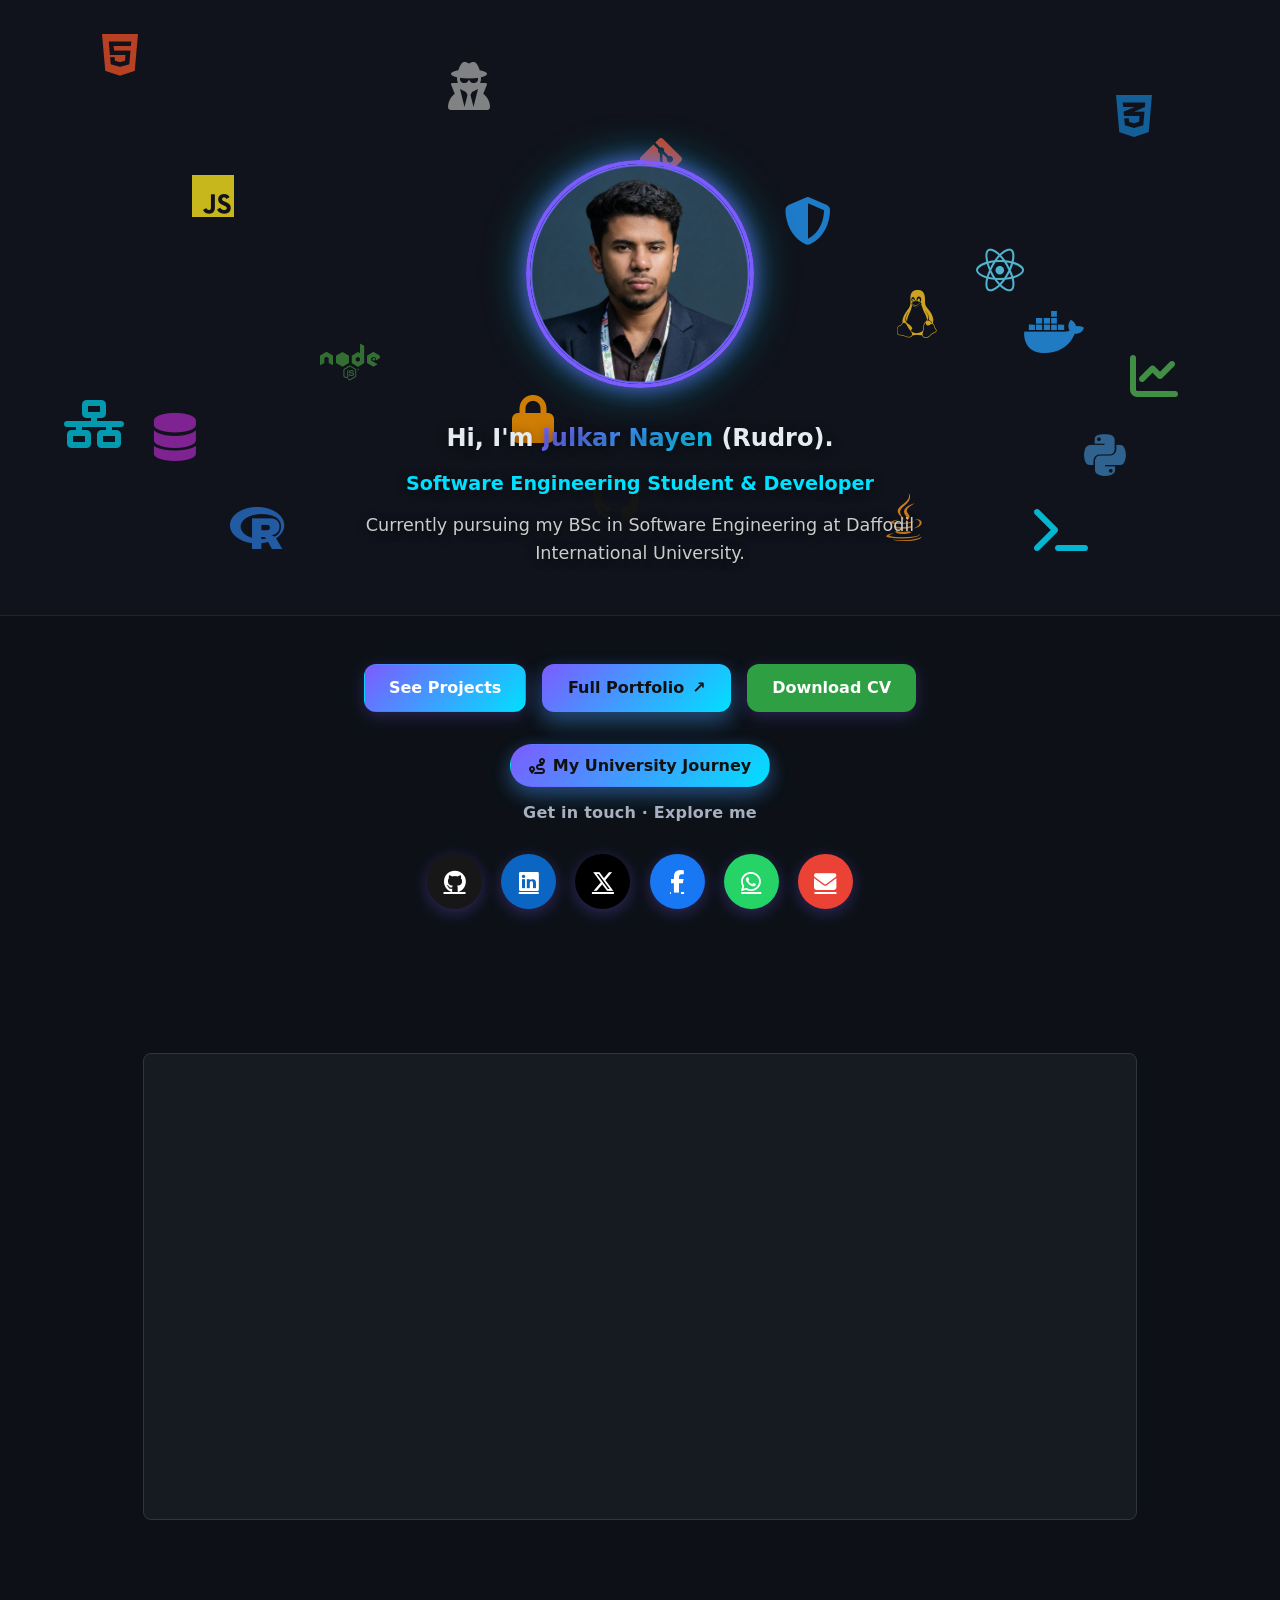
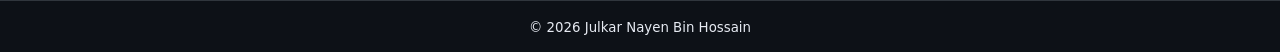
==== commit c7513122: "Update email link in index.html" ====
--- a/index.html
+++ b/index.html
@@ -12,6 +12,11 @@
   <!-- Font Awesome -->
   <link rel="stylesheet" href="https://cdnjs.cloudflare.com/ajax/libs/font-awesome/6.5.0/css/all.min.css">
 </head>
+<!-- Vercel Web Analytics -->
+<script>
+  window.va = window.va || function(){ (window.vaq = window.vaq || []).push(arguments) }
+</script>
+<script defer src="/_vercel/insights/script.js"></script>
 <body>
 
   <main id="home">
@@ -83,7 +88,7 @@
         <li><a id="twitterLink" href="#"><i class="fa-brands fa-x-twitter"></i></a></li>
         <li><a id="facebookLink" href="#"><i class="fa-brands fa-facebook-f"></i></a></li>
         <li><a id="whatsappLink" href="#"><i class="fa-brands fa-whatsapp"></i></a></li>
-        <li><a id="emailLink" href="mailto:252-35-584@diu.edu.bd"><i class="fa-solid fa-envelope"></i></a></li>
+        <li><a id="emailLink" href="mailto:contach@rudro.tech"><i class="fa-solid fa-envelope"></i></a></li>
       </ul>
     </section>
 
--- a/styles.css
+++ b/styles.css
@@ -1803,8 +1803,11 @@
   height: 100%;
   background: linear-gradient(90deg, var(--brand), var(--brand-2), #ff3db5);
   border-radius: 4px;
-  width: 0%;
-  transition: width 0.3s ease;
+  width: 100%;
+  transform-origin: left center;
+  transform: scaleX(0);
+  will-change: transform;
+  transition: transform 0.12s ease-out;
   box-shadow: 0 0 10px rgba(124,92,255,0.5);
 }
 
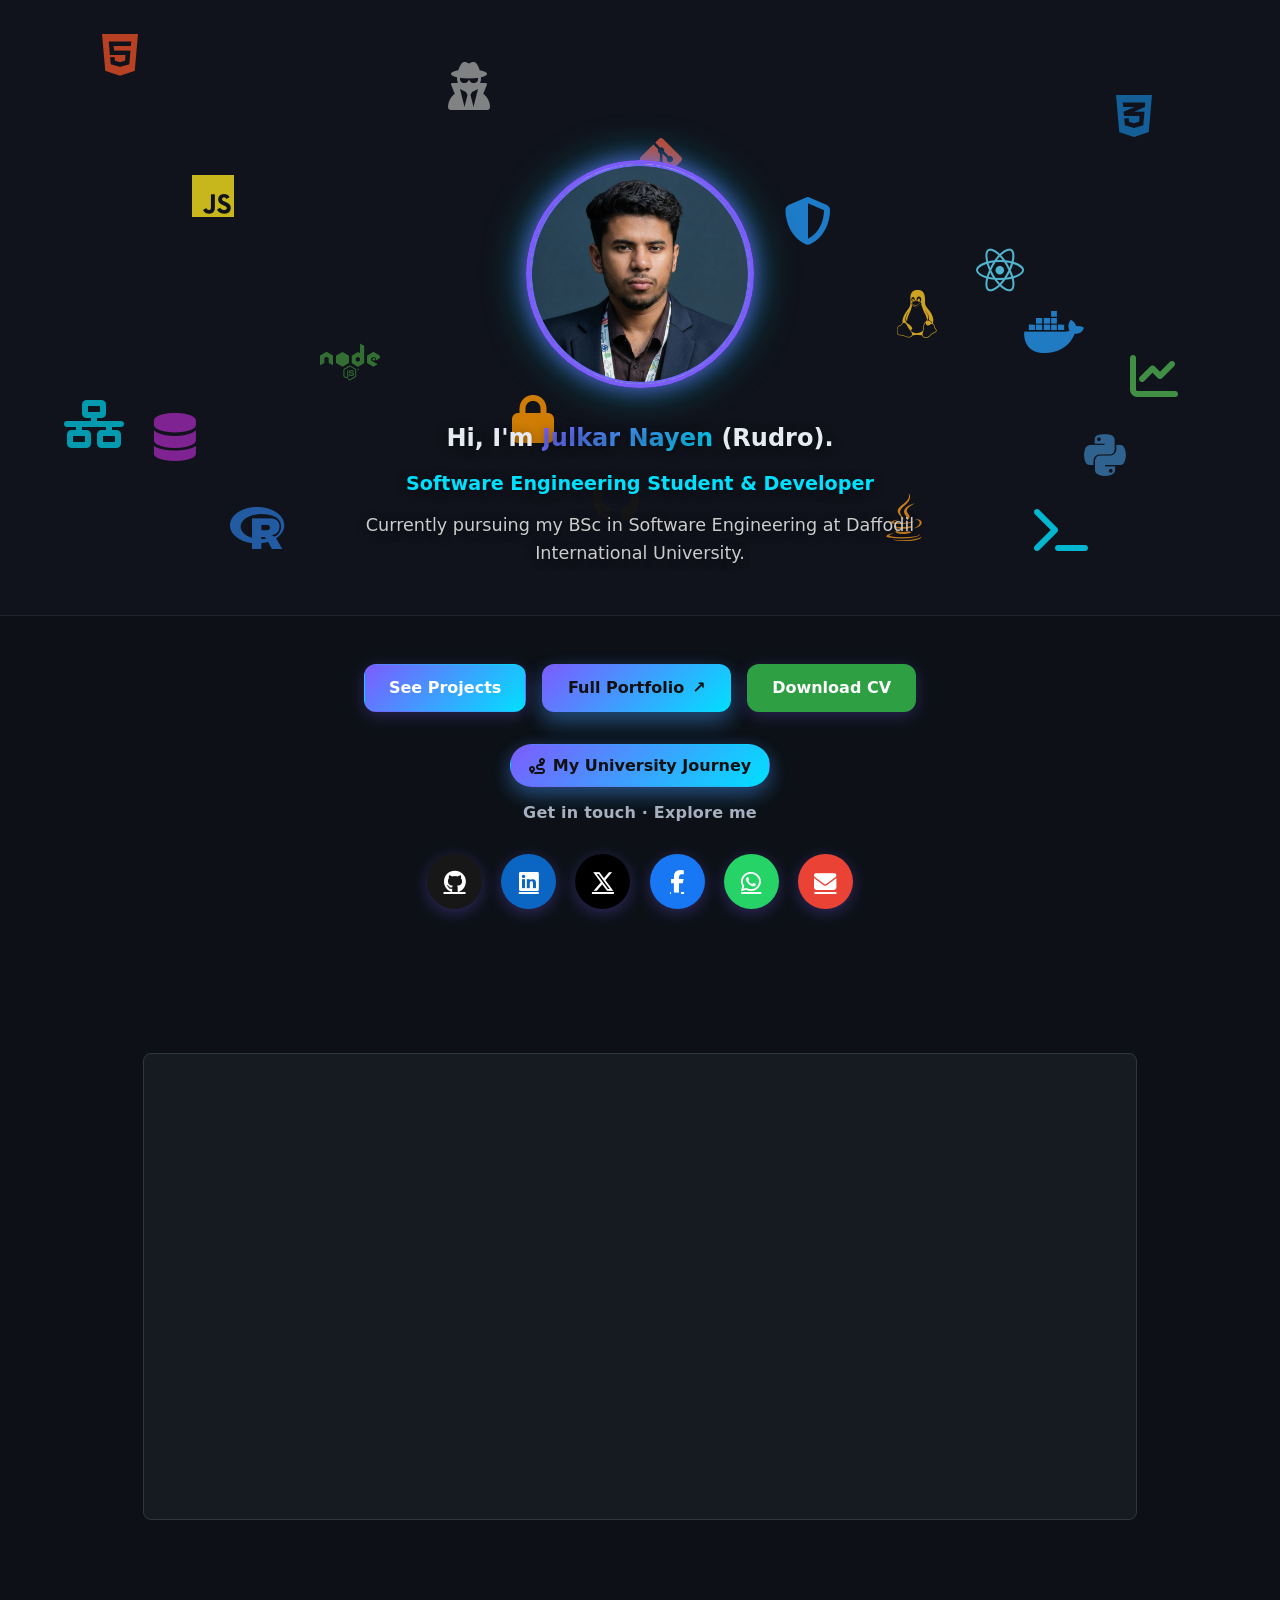
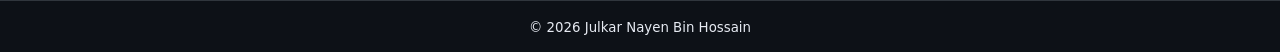
==== commit b7f454f4: "Update portfolio description in index.html" ====
--- a/index.html
+++ b/index.html
@@ -4,7 +4,7 @@
   <meta charset="utf-8" />
   <meta name="viewport" content="width=device-width, initial-scale=1" />
   <title>Rudro — Portfolio</title>
-  <meta name="description" content="Portfolio of Your Name" />
+  <meta name="description" content="Portfolio of Julkar Nayen Bin Hossain" />
 
   <!-- Styles -->
   <link rel="stylesheet" href="styles.css">
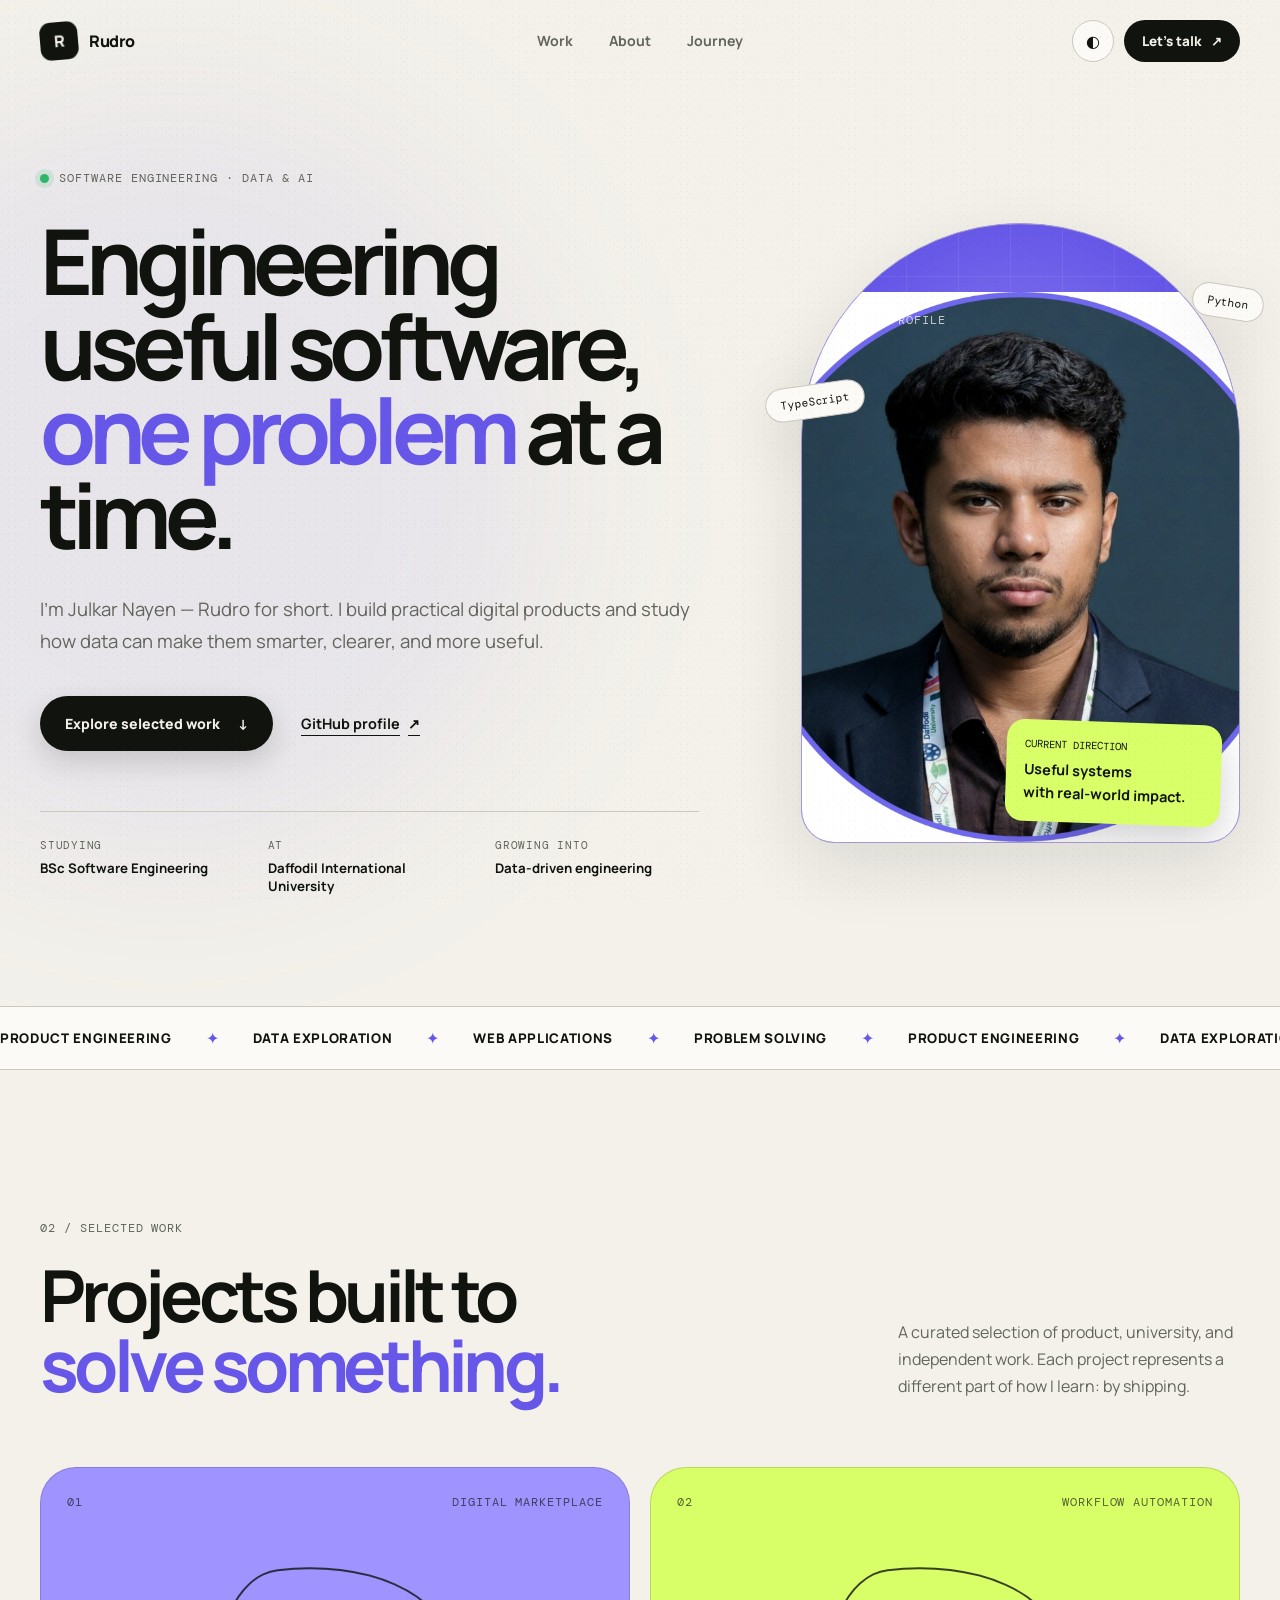
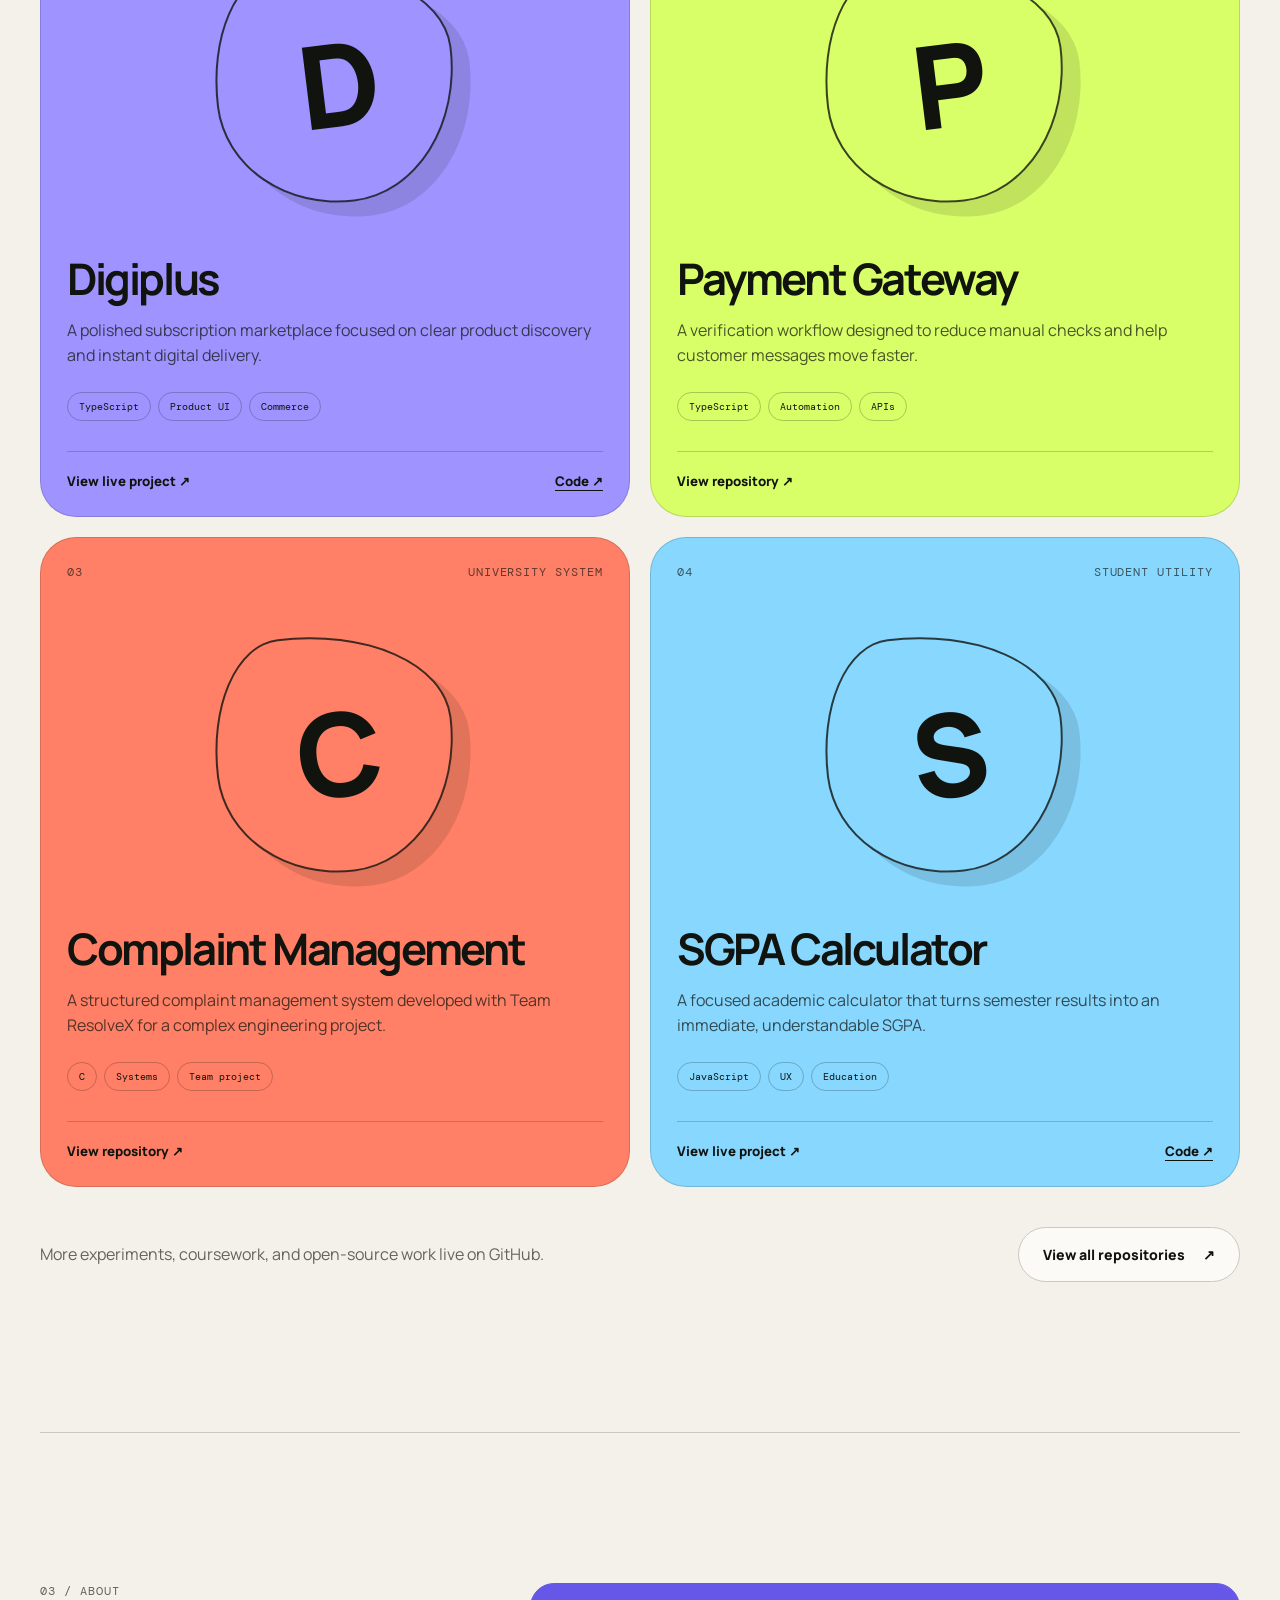
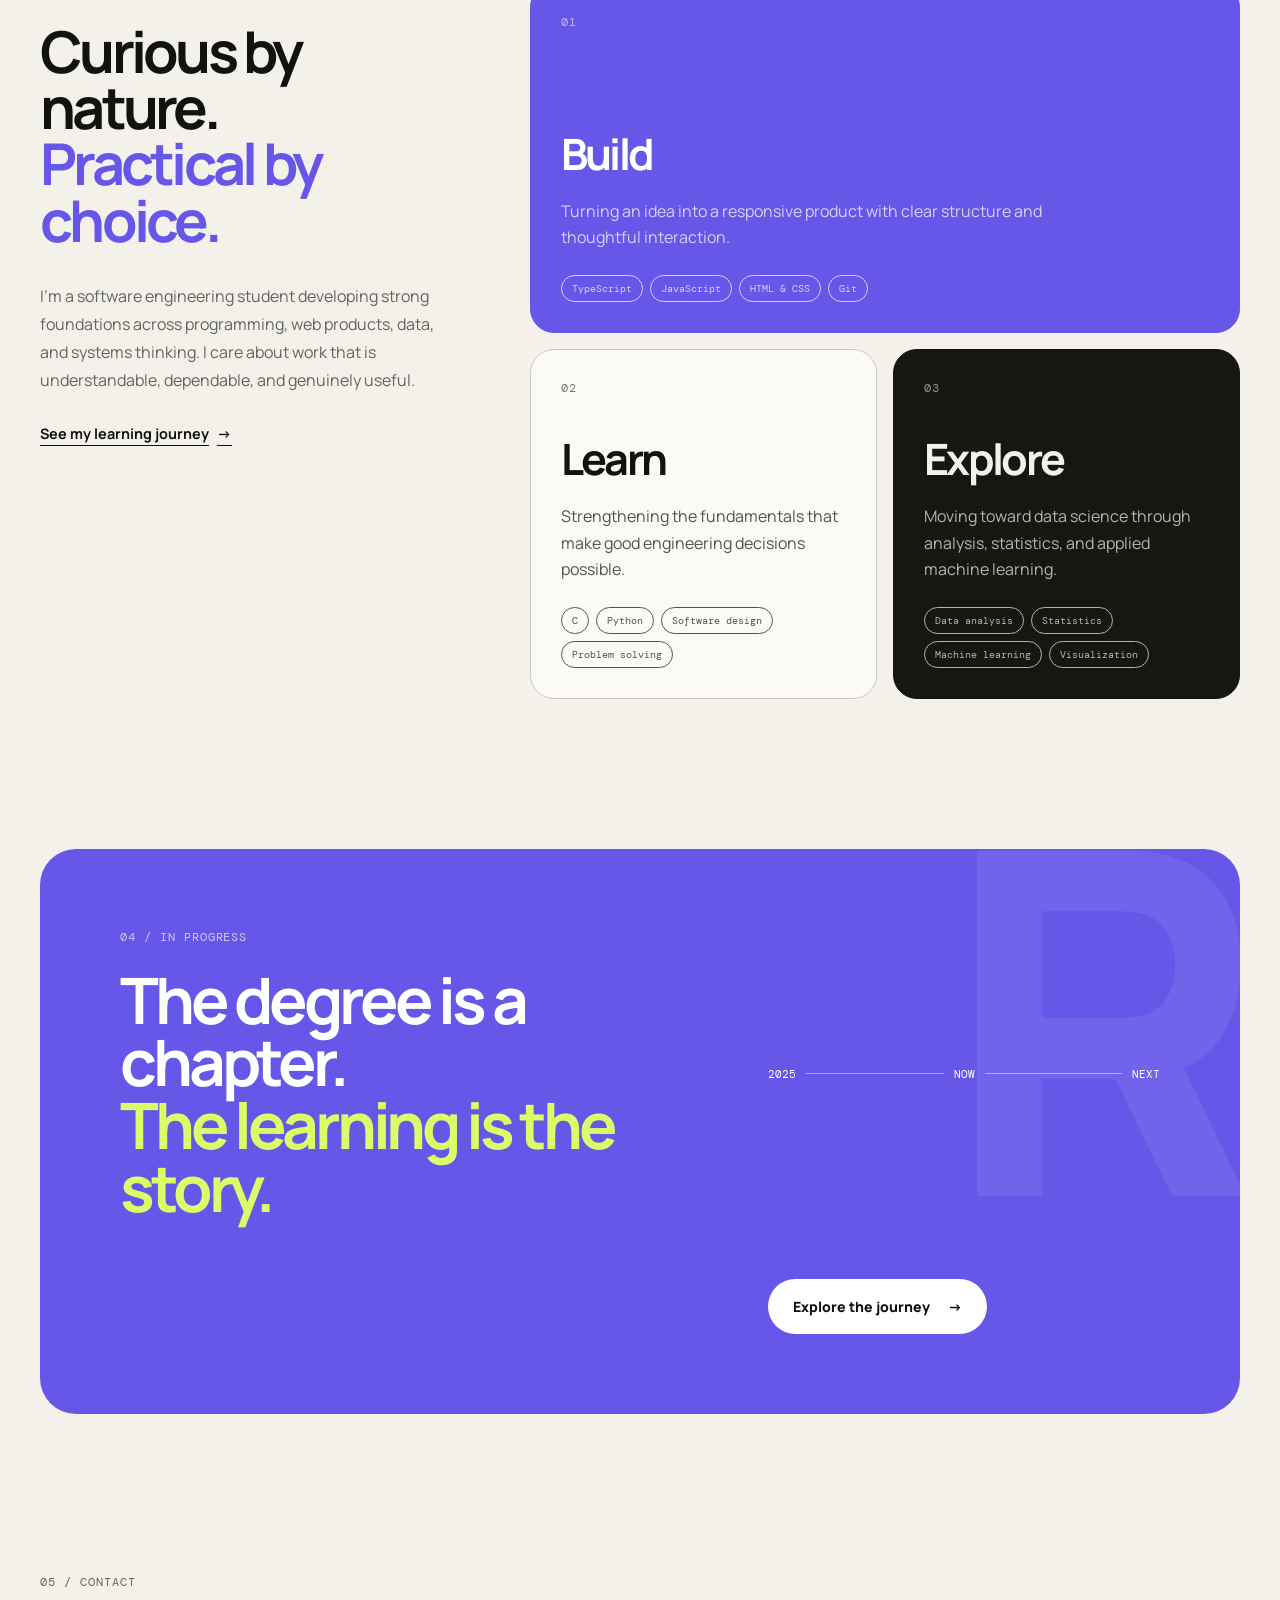
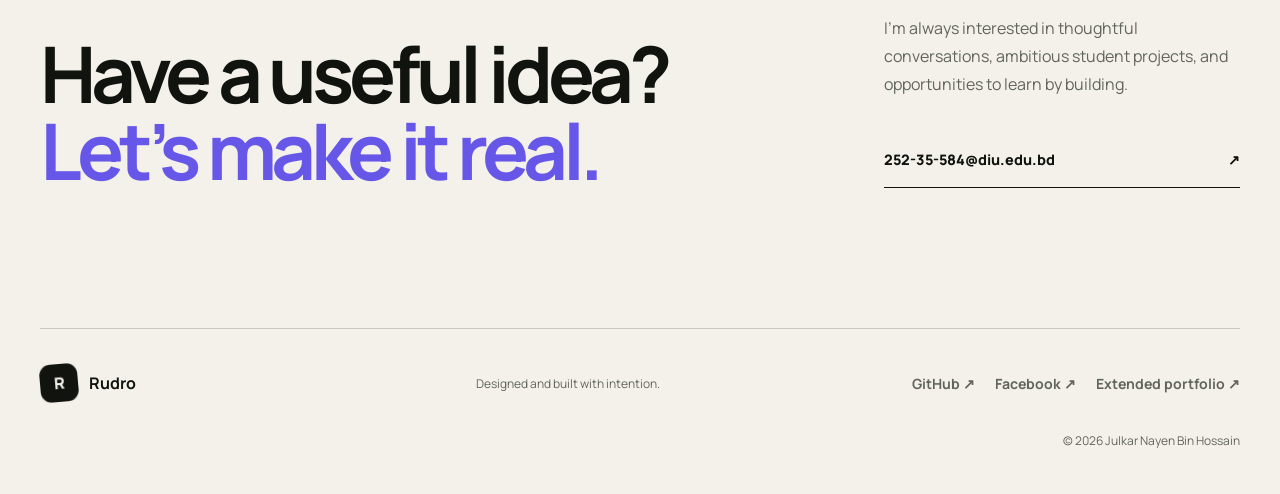
==== commit 134a558f: "Redesign portfolio experience" ====
--- a/index.html
+++ b/index.html
@@ -1,121 +1,181 @@
 <!doctype html>
 <html lang="en">
 <head>
-  <meta charset="utf-8" />
-  <meta name="viewport" content="width=device-width, initial-scale=1" />
-  <title>Rudro — Portfolio</title>
-  <meta name="description" content="Portfolio of Julkar Nayen Bin Hossain" />
+  <meta charset="utf-8">
+  <meta name="viewport" content="width=device-width, initial-scale=1">
+  <meta name="theme-color" content="#f3f1ea">
+  <title>Rudro — Software Engineering & Data</title>
+  <meta name="description" content="Portfolio of Julkar Nayen Bin Hossain (Rudro), a software engineering student building practical products and exploring data-driven systems.">
+  <meta property="og:type" content="website">
+  <meta property="og:title" content="Rudro — Software Engineering & Data">
+  <meta property="og:description" content="Practical software, thoughtful interfaces, and a growing focus on data-driven systems.">
+  <meta property="og:url" content="https://shortport-opal.vercel.app/">
+  <meta property="og:image" content="https://shortport-opal.vercel.app/og.png">
+  <meta name="twitter:card" content="summary_large_image">
+  <meta name="twitter:title" content="Rudro — Software Engineering & Data">
+  <meta name="twitter:description" content="Practical software, thoughtful interfaces, and a growing focus on data-driven systems.">
+  <meta name="twitter:image" content="https://shortport-opal.vercel.app/og.png">
+  <link rel="preconnect" href="https://fonts.googleapis.com">
+  <link rel="preconnect" href="https://fonts.gstatic.com" crossorigin>
+  <link href="https://fonts.googleapis.com/css2?family=DM+Mono:wght@400;500&family=Manrope:wght@400;500;600;700;800&display=swap" rel="stylesheet">
+  <link rel="stylesheet" href="styles.css">
+</head>
+<body>
+  <a class="skip-link" href="#main">Skip to content</a>
+  <div class="site-noise" aria-hidden="true"></div>
 
-  <!-- Styles -->
-  <link rel="stylesheet" href="styles.css">
+  <header class="site-header">
+    <a class="brand" href="#top" aria-label="Rudro, home">
+      <span class="brand-mark">R</span>
+      <span class="brand-name">Rudro</span>
+    </a>
 
-  <!-- Font Awesome -->
-  <link rel="stylesheet" href="https://cdnjs.cloudflare.com/ajax/libs/font-awesome/6.5.0/css/all.min.css">
-</head>
-<!-- Vercel Web Analytics -->
-<script>
-  window.va = window.va || function(){ (window.vaq = window.vaq || []).push(arguments) }
-</script>
-<script defer src="/_vercel/insights/script.js"></script>
-<body>
+    <nav class="desktop-nav" aria-label="Primary navigation">
+      <a href="#work">Work</a>
+      <a href="#about">About</a>
+      <a href="journey.html">Journey</a>
+    </nav>
 
-  <main id="home">
-    
+    <div class="header-actions">
+      <button class="theme-button" id="themeButton" type="button" aria-label="Switch color theme">
+        <span aria-hidden="true">◐</span>
+      </button>
+      <a class="header-contact" href="mailto:252-35-584@diu.edu.bd">Let’s talk <span aria-hidden="true">↗</span></a>
+      <button class="menu-button" id="menuButton" type="button" aria-expanded="false" aria-controls="mobileNav">
+        <span></span><span></span><span class="sr-only">Open menu</span>
+      </button>
+    </div>
 
-    <!-- Intro Section -->
-    <section id="about" class="section about-top">
-      <div class="container about-container">
-        <div class="profile-wrapper">
-          <img src="photo_2025-09-04_16-54-24.jpg"
-     alt="Profile Picture"
-     class="profile-pic"
-     loading="lazy"
-     decoding="async">
+    <nav class="mobile-nav" id="mobileNav" aria-label="Mobile navigation" hidden>
+      <a href="#work">Work</a>
+      <a href="#about">About</a>
+      <a href="journey.html">Journey</a>
+      <a href="mailto:252-35-584@diu.edu.bd">Contact</a>
+    </nav>
+  </header>
 
+  <main id="main">
+    <section class="hero section-shell" id="top">
+      <div class="hero-copy reveal">
+        <p class="eyebrow"><span class="status-dot"></span> Software engineering · Data & AI</p>
+        <h1>Engineering useful software, <em>one problem</em> at a time.</h1>
+        <p class="hero-intro">I’m Julkar Nayen — Rudro for short. I build practical digital products and study how data can make them smarter, clearer, and more useful.</p>
+        <div class="hero-actions">
+          <a class="button button-primary" href="#work">Explore selected work <span aria-hidden="true">↓</span></a>
+          <a class="text-link" href="https://github.com/rudro-kalix" target="_blank" rel="noreferrer">GitHub profile <span aria-hidden="true">↗</span></a>
         </div>
-        <h1>Hi, I'm <span class="text-gradient">Julkar Nayen</span> (Rudro).</h1>
-        <p class="intro-subtitle">Software Engineering Student & Developer</p>
-        <p class="intro-description">Currently pursuing my BSc in Software Engineering at Daffodil International University.</p>
+        <dl class="hero-details" aria-label="Profile details">
+          <div><dt>Studying</dt><dd>BSc Software Engineering</dd></div>
+          <div><dt>At</dt><dd>Daffodil International University</dd></div>
+          <div><dt>Growing into</dt><dd>Data-driven engineering</dd></div>
+        </dl>
       </div>
 
-      <!-- 🌟 Floating code icons -->
-      <div class="code-particles">
-        <!-- Web / Data -->
-        <i class="fa-brands fa-html5"></i>
-        <i class="fa-brands fa-css3-alt"></i>
-        <i class="fa-brands fa-js"></i>
-        <i class="fa-brands fa-react"></i>
-        <i class="fa-brands fa-node"></i>
-        <i class="fa-brands fa-python"></i>
-        <i class="fa-brands fa-r-project"></i>
-        <i class="fa-brands fa-java"></i>
-        <i class="fa-solid fa-database"></i>
-        <i class="fa-solid fa-chart-line"></i>
-
-        <!-- Tools -->
-        <i class="fa-brands fa-git-alt"></i>
-        <i class="fa-brands fa-github"></i>
-        <i class="fa-brands fa-docker"></i>
-        <i class="fa-brands fa-linux"></i>
-
-        <!-- Ethical hacking vibe -->
-        <i class="fa-solid fa-user-secret"></i>
-        <i class="fa-solid fa-shield-halved"></i>
-        <i class="fa-solid fa-lock"></i>
-        <i class="fa-solid fa-terminal"></i>
-        <i class="fa-solid fa-network-wired"></i>
+      <div class="hero-visual reveal" aria-label="Portrait of Julkar Nayen">
+        <div class="portrait-backdrop">
+          <span class="portrait-index">01 / PROFILE</span>
+          <img src="photo_2025-09-04_16-54-24.jpg" alt="Julkar Nayen Bin Hossain" width="760" height="900" fetchpriority="high">
+          <div class="portrait-note">
+            <span>Current direction</span>
+            <strong>Useful systems<br>with real-world impact.</strong>
+          </div>
+        </div>
+        <div class="orbit-label orbit-one">TypeScript</div>
+        <div class="orbit-label orbit-two">Python</div>
       </div>
     </section>
 
-    <!-- Hero -->
-    <section class="hero">
-      <div class="hero__cta">
-        <a class="btn" href="#projects">See Projects</a>
-        <a class="btn btn--ghost" id="portfolioLink" href="#">Full Portfolio</a>
-        <a class="btn btn--resume" href="resume.pdf" download>Download CV</a>
+    <section class="ticker" aria-label="Areas of interest">
+      <div class="ticker-track">
+        <span>Product engineering</span><i>✦</i><span>Data exploration</span><i>✦</i><span>Web applications</span><i>✦</i><span>Problem solving</span><i>✦</i><span>Product engineering</span><i>✦</i><span>Data exploration</span><i>✦</i><span>Web applications</span><i>✦</i><span>Problem solving</span><i>✦</i>
+      </div>
+    </section>
+
+    <section class="work section-shell" id="work">
+      <div class="section-heading reveal">
+        <div>
+          <p class="section-kicker">02 / Selected work</p>
+          <h2>Projects built to<br><em>solve something.</em></h2>
+        </div>
+        <p>A curated selection of product, university, and independent work. Each project represents a different part of how I learn: by shipping.</p>
       </div>
 
-      <div class="hero__cta-row">
-        <a class="btn btn--journey" href="journey.html"><i class="fa-solid fa-route"></i> My University Journey</a>
+      <div class="project-grid" id="projectGrid" aria-live="polite">
+        <article class="project-card project-card-loading"><p>Loading selected work…</p></article>
       </div>
 
-
-      <!-- ✅ Social icons -->
-      <p class="socials-lead" aria-hidden="true">Get in touch · Explore me</p>
-      <ul class="socials" aria-label="Social links">
-        <li><a id="githubLink" href="#"><i class="fa-brands fa-github"></i></a></li>
-        <li><a id="linkedinLink" href="#"><i class="fa-brands fa-linkedin"></i></a></li>
-        <li><a id="twitterLink" href="#"><i class="fa-brands fa-x-twitter"></i></a></li>
-        <li><a id="facebookLink" href="#"><i class="fa-brands fa-facebook-f"></i></a></li>
-        <li><a id="whatsappLink" href="#"><i class="fa-brands fa-whatsapp"></i></a></li>
-        <li><a id="emailLink" href="mailto:contach@rudro.tech"><i class="fa-solid fa-envelope"></i></a></li>
-      </ul>
+      <div class="work-footer reveal">
+        <p>More experiments, coursework, and open-source work live on GitHub.</p>
+        <a class="button button-outline" href="https://github.com/rudro-kalix?tab=repositories" target="_blank" rel="noreferrer">View all repositories <span aria-hidden="true">↗</span></a>
+      </div>
     </section>
 
-    <!-- Projects -->
-<!-- Projects -->
-<section id="projects" class="section">
-  <div class="container">
-    <div class="projects-box">
-      <h2>Projects</h2>
-      <input id="searchInput" type="search" placeholder="Search projects…" aria-label="Search projects">
-      <div id="projectsGrid" class="grid"></div>
-    </div>
-  </div>
-</section>
+    <section class="about section-shell" id="about">
+      <div class="about-lead reveal">
+        <p class="section-kicker">03 / About</p>
+        <h2>Curious by nature.<br><em>Practical by choice.</em></h2>
+        <p>I’m a software engineering student developing strong foundations across programming, web products, data, and systems thinking. I care about work that is understandable, dependable, and genuinely useful.</p>
+        <a class="text-link" href="journey.html">See my learning journey <span aria-hidden="true">→</span></a>
+      </div>
 
+      <div class="capability-grid reveal">
+        <article class="capability-card capability-primary">
+          <span class="card-number">01</span>
+          <h3>Build</h3>
+          <p>Turning an idea into a responsive product with clear structure and thoughtful interaction.</p>
+          <ul><li>TypeScript</li><li>JavaScript</li><li>HTML & CSS</li><li>Git</li></ul>
+        </article>
+        <article class="capability-card">
+          <span class="card-number">02</span>
+          <h3>Learn</h3>
+          <p>Strengthening the fundamentals that make good engineering decisions possible.</p>
+          <ul><li>C</li><li>Python</li><li>Software design</li><li>Problem solving</li></ul>
+        </article>
+        <article class="capability-card capability-dark">
+          <span class="card-number">03</span>
+          <h3>Explore</h3>
+          <p>Moving toward data science through analysis, statistics, and applied machine learning.</p>
+          <ul><li>Data analysis</li><li>Statistics</li><li>Machine learning</li><li>Visualization</li></ul>
+        </article>
+      </div>
+    </section>
 
-    
+    <section class="journey-promo section-shell reveal" aria-labelledby="journey-title">
+      <div class="journey-copy">
+        <p class="section-kicker">04 / In progress</p>
+        <h2 id="journey-title">The degree is a chapter.<br><em>The learning is the story.</em></h2>
+      </div>
+      <div class="journey-path" aria-hidden="true">
+        <span>2025</span><i></i><span>Now</span><i></i><span>Next</span>
+      </div>
+      <a class="button button-light" href="journey.html">Explore the journey <span aria-hidden="true">→</span></a>
+    </section>
+
+    <section class="contact section-shell reveal" id="contact">
+      <p class="section-kicker">05 / Contact</p>
+      <div class="contact-row">
+        <h2>Have a useful idea?<br><em>Let’s make it real.</em></h2>
+        <div class="contact-actions">
+          <p>I’m always interested in thoughtful conversations, ambitious student projects, and opportunities to learn by building.</p>
+          <a class="email-link" href="mailto:252-35-584@diu.edu.bd">252-35-584@diu.edu.bd <span aria-hidden="true">↗</span></a>
+        </div>
+      </div>
+    </section>
   </main>
 
-  <!-- Footer -->
   <footer class="site-footer">
-    <div class="container">
-      <small>© <span id="year"></span> Julkar Nayen Bin Hossain</small>
-    </div>
+    <div class="footer-brand"><span class="brand-mark">R</span><strong>Rudro</strong></div>
+    <p>Designed and built with intention.</p>
+    <nav aria-label="Social links">
+      <a href="https://github.com/rudro-kalix" target="_blank" rel="noreferrer">GitHub ↗</a>
+      <a href="https://www.facebook.com/nazmunxn" target="_blank" rel="noreferrer">Facebook ↗</a>
+      <a href="https://www.imrudro.dev/" target="_blank" rel="noreferrer">Extended portfolio ↗</a>
+    </nav>
+    <small>© <span id="year"></span> Julkar Nayen Bin Hossain</small>
   </footer>
 
-  <!-- Script -->
-  <script src="script.js"></script>
+  <script defer src="script.js"></script>
+  <script>window.va=window.va||function(){(window.vaq=window.vaq||[]).push(arguments)}</script>
+  <script defer src="/_vercel/insights/script.js"></script>
 </body>
 </html>
--- a/styles.css
+++ b/styles.css
@@ -1,1850 +1,551 @@
 :root {
-  --text: #e6eaf2;
-  --muted: #a7b0c0;
-  --brand: #7c5cff;
-  --brand-2: #00e0ff;
-  --surface: rgba(18, 21, 29, 0.7);
-  --border: #1f2430;
-
-  /* Themeable colors */
-  --bg: #0d1117;
-  --panel: #161b22;
-  --panel-border: #30363d;
-
-  --fs-hero: clamp(1.6rem, 1.2rem + 2vw, 3rem);
-  --fs-h2: clamp(1.8rem, 1.2rem + 2vw, 2.5rem);
-  --fs-body: clamp(0.95rem, 0.9rem + 0.3vw, 1.05rem);
-
-  --space-section: clamp(1.5rem, 1rem + 3vw, 3rem);
-  --radius: 12px;
-}
-
-/* Light theme overrides (GitHub-like) */
-.theme-light {
-  --text: #24292f;
-  --muted: #57606a;
-  --bg: #f6f8fa;
-  --panel: #ffffff;
-  --panel-border: #d0d7de;
-}
-
-/* ---------------- Light mode (GitHub-like) refinements ---------------- */
-.theme-light body { background: var(--bg); color: var(--text); }
-
-/* Headings: remove gradients/glow in light */
-.theme-light #projects h2,
-.theme-light #journey h2 {
-  background: none;
-  -webkit-background-clip: border-box;
-  -webkit-text-fill-color: currentColor;
-  color: var(--text);
-  text-shadow: none;
-  animation: none;
-}
-
-/* Panels and cards */
-.theme-light .projects-box,
-.theme-light .glass,
-.theme-light .milestone-content,
-.theme-light .card,
-.theme-light .site-footer {
-  background: var(--panel);
-  border-color: var(--panel-border);
-  box-shadow: none;
-}
-.theme-light .card { background: var(--panel); }
-
-/* Buttons */
-.theme-light .btn { 
-  background: #0969da;
-  box-shadow: none;
-}
-.theme-light .btn:hover { background: #0759b5; box-shadow: none; }
-.theme-light .btn--ghost { border-color: #0969da; color: #0969da; }
-.theme-light .btn--ghost:hover { background: #0969da; color: #fff; }
-.theme-light .btn--journey { background: #0969da; color: #fff; box-shadow: none; }
-
-/* Search input */
-.theme-light #searchInput {
-  background: #fff;
-  color: var(--text);
-  border: 1px solid var(--panel-border);
-  box-shadow: none;
-}
-.theme-light #searchInput:focus { box-shadow: none; border-color: #0969da; }
-
-/* Particles off for clean light mode */
-.theme-light .code-particles { display: none; }
-
-/* Journey timeline: simplify path and markers */
-.theme-light #journeyTimeline::before {
-  background: #d0d7de;
-  animation: none;
-  box-shadow: none;
-}
-.theme-light .milestone::before {
-  background: #fff;
-  border-color: #0969da;
-  box-shadow: none;
-  animation: none;
-}
-.theme-light .milestone-icon {
-  background: #0969da;
-  box-shadow: none;
-  animation: none;
-}
-
-/* Tables */
-.theme-light .course-table.neat {
-  border-color: var(--panel-border);
-  box-shadow: none;
-}
-.theme-light .course-table.neat th {
-  background: #f6f8fa;
-  color: var(--text);
-  text-shadow: none;
-}
-.theme-light .course-table.neat tfoot td {
-  background: #f6f8fa;
-  color: var(--text);
-  border-top: 1px solid var(--panel-border);
-}
-
-/* SGPA badge: tone down */
-.theme-light .sgpa-badge {
-  background: #0969da;
-  border: 1px solid #0759b5;
-  box-shadow: none;
-}
-
-/* Ongoing text: reduce glow */
-.theme-light .ongoing-text { text-shadow: none; }
-.theme-light .ongoing-text::before { color: #2da44e; }
-
-/* Theme toggle button clarity in light */
-.theme-light .theme-toggle { background: var(--panel); border-color: var(--panel-border); }
-
-/* Profile picture: white background in day mode */
-.theme-light .profile-pic {
-  background: #ffffff;
-  border-color: var(--panel-border);
-  box-shadow: none;
-}
-
-/* About section panel on white */
-.theme-light .about-top {
-  background: var(--panel);
-  border-bottom: 1px solid var(--panel-border);
-}
-
-/* Floating icons visible on white */
-.theme-light .code-particles { display: block; }
-.theme-light .code-particles i {
-  opacity: 0.6;
-  animation: floatIcon 12s ease-in-out infinite;
-}
-
-/* Ensure social icons remain visible in day mode */
-.theme-light .socials a#githubLink { background: #181717; }
-.theme-light .socials a#githubLink i { color: #fff; }
-.theme-light .socials a#linkedinLink { background: #0A66C2; }
-.theme-light .socials a#linkedinLink i { color: #fff; }
-.theme-light .socials a#twitterLink { background: #000000; }
-.theme-light .socials a#twitterLink i { color: #fff; }
-.theme-light .socials a#emailLink { background: #EA4335; }
-.theme-light .socials a#emailLink i { color: #fff; }
-
-/* ---------- Day mode typography and accents ---------- */
-.theme-light .text-gradient {
-  background: linear-gradient(135deg, #0969da, #1f6feb);
-  -webkit-background-clip: text;
-  -webkit-text-fill-color: transparent;
-}
-
-.theme-light .intro-subtitle { color: #1f6feb; text-shadow: none; }
-.theme-light .intro-description { color: var(--muted); text-shadow: none; }
-
-/* Headings accent underline in projects */
-.theme-light #projects h2::after {
-  background: #0969da;
-  box-shadow: none;
-}
-
-/* Milestones: calmer, readable */
-.theme-light .milestone-date {
-  color: #57606a;
-  background: none;
-  -webkit-text-fill-color: currentColor;
-  text-shadow: none;
-}
-.theme-light .milestone-content h3 {
-  background: none;
-  -webkit-text-fill-color: currentColor;
-  color: #24292f;
-  text-shadow: none;
-}
-.theme-light .milestone-content p { color: #57606a; }
-
-/* Buttons inside content */
-.theme-light .toggle-result { background: #0969da; }
-.theme-light .toggle-result:hover { background: #0759b5; box-shadow: none; }
-
-/* Tables in day mode */
-.theme-light .course-table { border-color: var(--panel-border); }
-.theme-light .course-table th { background: #f6f8fa; color: #24292f; }
-.theme-light .course-table td { border-color: var(--panel-border); }
-.theme-light .course-table tr:nth-child(even) { background: #f6f8fa; }
-.theme-light .course-table.neat td.course-title { color: #24292f; }
-
-/* Progress indicator colors */
-.theme-light .progress-bar { background: #eaeef2; box-shadow: none; }
-.theme-light .progress-fill { background: #0969da; box-shadow: none; }
-.theme-light .progress-text { color: #57606a; }
-.theme-light .progress-percentage { color: #0969da; text-shadow: none; }
-
-/* Links */
-.theme-light a { color: #0969da; }
-
-/* Improve legibility on white backgrounds */
-.theme-light .about-top h1 { color: var(--text); text-shadow: none; }
-.theme-light .about-top p { color: var(--muted); text-shadow: none; }
-.theme-light .card h3 { color: var(--text); }
-.theme-light #journey p { color: var(--muted); }
-.theme-light .intro-description { color: var(--muted); }
-.theme-light .contact-subtitle { color: var(--muted); }
-.theme-light .contact-email {
-  background: #fff;
-  border-color: var(--panel-border);
-  color: #24292f;
-}
-.theme-light .milestone-content p { color: #57606a; }
-.theme-light .milestone-date { color: #57606a; }
-.theme-light .card a.btn { box-shadow: none; }
-
-/* 🔮 Neon background */
+  color-scheme: light;
+  --bg: #f3f1ea;
+  --bg-soft: #e9e6dc;
+  --paper: #fbfaf6;
+  --ink: #11130f;
+  --muted: #62655d;
+  --line: #cbc8bd;
+  --accent: #6657e8;
+  --accent-strong: #4e3fce;
+  --acid: #d9ff68;
+  --coral: #ff8066;
+  --sky: #87d7ff;
+  --header-bg: rgba(243, 241, 234, .82);
+  --shadow: 0 22px 70px rgba(27, 25, 18, .11);
+  --radius-sm: 14px;
+  --radius-md: 24px;
+  --radius-lg: 36px;
+  --shell: min(1360px, calc(100% - 80px));
+}
+
+[data-theme="dark"] {
+  color-scheme: dark;
+  --bg: #10110e;
+  --bg-soft: #191a16;
+  --paper: #1d1f1a;
+  --ink: #f3f1ea;
+  --muted: #adafa6;
+  --line: #383a33;
+  --accent: #8d80ff;
+  --accent-strong: #a99fff;
+  --acid: #cff463;
+  --coral: #ff8f77;
+  --sky: #80cdf2;
+  --header-bg: rgba(16, 17, 14, .82);
+  --shadow: 0 22px 70px rgba(0, 0, 0, .25);
+}
+
+* { box-sizing: border-box; }
+html { scroll-behavior: smooth; scroll-padding-top: 110px; }
 body {
   margin: 0;
-  font-family: system-ui, sans-serif;
-  color: var(--text);
   background: var(--bg);
-}
-body::before, body::after { display: none; }
-/* --- Social Icon Buttons --- */
-.socials a {
+  color: var(--ink);
+  font-family: "Manrope", sans-serif;
+  -webkit-font-smoothing: antialiased;
+  transition: background-color .3s ease, color .3s ease;
+}
+button, a { font: inherit; }
+a { color: inherit; }
+button { color: inherit; }
+img { display: block; max-width: 100%; }
+::selection { background: var(--accent); color: #fff; }
+
+.site-noise {
+  position: fixed;
+  inset: 0;
+  z-index: 999;
+  pointer-events: none;
+  opacity: .035;
+  background-image: radial-gradient(circle at 20% 30%, currentColor .5px, transparent .7px), radial-gradient(circle at 70% 60%, currentColor .5px, transparent .7px);
+  background-size: 7px 7px, 11px 11px;
+}
+.sr-only {
+  position: absolute;
+  width: 1px;
+  height: 1px;
+  padding: 0;
+  margin: -1px;
+  overflow: hidden;
+  clip: rect(0, 0, 0, 0);
+  white-space: nowrap;
+  border: 0;
+}
+.skip-link {
+  position: fixed;
+  top: 12px;
+  left: 12px;
+  z-index: 1000;
+  transform: translateY(-150%);
+  background: var(--ink);
+  color: var(--bg);
+  padding: 10px 16px;
+  border-radius: 10px;
+  text-decoration: none;
+}
+.skip-link:focus { transform: translateY(0); }
+
+.section-shell { width: var(--shell); margin-inline: auto; }
+.section-kicker,
+.eyebrow,
+.project-topline,
+.portrait-index,
+.card-number {
+  font-family: "DM Mono", monospace;
+  text-transform: uppercase;
+  letter-spacing: .08em;
+  font-size: .75rem;
+}
+em { color: var(--accent); font-style: normal; }
+
+.site-header {
+  position: fixed;
+  inset: 0 0 auto;
+  z-index: 100;
+  min-height: 82px;
+  padding: 15px max(40px, calc((100vw - 1360px) / 2));
+  display: grid;
+  grid-template-columns: 1fr auto 1fr;
+  align-items: center;
+  background: transparent;
+  border-bottom: 1px solid transparent;
+  transition: background-color .25s ease, border-color .25s ease, min-height .25s ease;
+}
+.site-header.is-scrolled {
+  min-height: 68px;
+  background: var(--header-bg);
+  border-color: var(--line);
+  backdrop-filter: blur(16px);
+}
+.brand,
+.footer-brand {
+  display: inline-flex;
+  align-items: center;
+  gap: 11px;
+  width: fit-content;
+  text-decoration: none;
+}
+.brand-mark {
   display: grid;
   place-items: center;
-  width: 50px;
-  height: 50px;
+  width: 38px;
+  height: 38px;
+  border-radius: 11px;
+  background: var(--ink);
+  color: var(--bg);
+  font-weight: 800;
+  transform: rotate(-5deg);
+}
+.brand-name { font-weight: 800; letter-spacing: -.03em; }
+.desktop-nav { display: flex; align-items: center; gap: 36px; }
+.desktop-nav a,
+.site-footer nav a {
+  color: var(--muted);
+  text-decoration: none;
+  font-size: .88rem;
+  font-weight: 700;
+  transition: color .2s ease;
+}
+.desktop-nav a:hover,
+.site-footer nav a:hover { color: var(--ink); }
+.header-actions { justify-self: end; display: flex; align-items: center; gap: 10px; }
+.theme-button,
+.menu-button {
+  width: 42px;
+  height: 42px;
+  border: 1px solid var(--line);
   border-radius: 50%;
-  font-size: 1.3rem;
-  color: #fff; /* default fallback */
-  transition: transform 0.2s ease, box-shadow 0.3s ease;
-}
-
-/* GitHub */
-.socials a#githubLink {
-  background: #181717;
-}
-.socials a#githubLink i { color: #fff; }
-
-/* LinkedIn */
-.socials a#linkedinLink {
-  background: #0A66C2;
-}
-.socials a#linkedinLink i { color: #fff; }
-
-/* Twitter/X */
-.socials a#twitterLink {
-  background: #000000;
-}
-.socials a#twitterLink i { color: #fff; }
-
-/* Facebook */
-.socials a#facebookLink { background: #1877F2; }
-.socials a#facebookLink i { color: #fff; }
-
-/* WhatsApp */
-.socials a#whatsappLink { background: #25D366; }
-.socials a#whatsappLink i { color: #fff; }
-
-/* Email */
-.socials a#emailLink {
-  background: #EA4335;
-}
-.socials a#emailLink i { color: #fff; }
-
-/* Hover effect */
-.socials a:hover {
-  transform: translateY(-4px) scale(1.05);
-  box-shadow: 0 0 16px rgba(255,255,255,0.7);
-}
-
-/* ---------------- Scroll Indicator ---------------- */
-.theme-toggle {
-  position: fixed;
-  top: 1rem;
-  right: 1rem;
-  z-index: 200;
-  border: 1px solid var(--panel-border);
-  background: var(--panel);
-  color: var(--text);
-  border-radius: 999px;
-  padding: .5rem .75rem;
+  background: var(--paper);
   cursor: pointer;
-  box-shadow: none;
-}
-.theme-toggle:hover { filter: brightness(1.05); }
-.theme-icon { display: inline-block; font-size: 1rem; }
-
-.scroll-indicator {
-  position: fixed;
-  right: 2rem;
-  top: 50%;
-  transform: translateY(-50%);
-  z-index: 100;
+  transition: transform .2s ease, background-color .2s ease;
+}
+.theme-button:hover { transform: rotate(22deg); }
+.header-contact {
+  display: inline-flex;
+  align-items: center;
+  gap: 10px;
+  min-height: 42px;
+  padding: 0 18px;
+  border-radius: 100px;
+  background: var(--ink);
+  color: var(--bg);
+  text-decoration: none;
+  font-size: .84rem;
+  font-weight: 800;
+}
+.menu-button { display: none; place-content: center; gap: 5px; }
+.menu-button span:not(.sr-only) { width: 17px; height: 1.5px; background: currentColor; }
+.mobile-nav {
+  position: absolute;
+  inset: 81px 16px auto;
+  padding: 16px;
+  border: 1px solid var(--line);
+  border-radius: var(--radius-md);
+  background: var(--paper);
+  box-shadow: var(--shadow);
+}
+.mobile-nav a { display: block; padding: 15px; text-decoration: none; font-weight: 700; }
+
+.hero {
+  position: relative;
+  min-height: 920px;
+  padding: 170px 0 110px;
+  display: grid;
+  grid-template-columns: minmax(0, 1.08fr) minmax(390px, .72fr);
+  align-items: center;
+  gap: clamp(50px, 8vw, 130px);
+}
+.hero::before {
+  content: "";
+  position: absolute;
+  z-index: -1;
+  inset: 100px auto auto -20vw;
+  width: 60vw;
+  height: 60vw;
+  border-radius: 50%;
+  background: color-mix(in srgb, var(--accent) 8%, transparent);
+  filter: blur(90px);
+}
+.eyebrow { display: flex; align-items: center; gap: 10px; margin: 0 0 32px; color: var(--muted); }
+.status-dot { width: 9px; height: 9px; border-radius: 50%; background: #31b56a; box-shadow: 0 0 0 5px color-mix(in srgb, #31b56a 15%, transparent); }
+.hero h1 {
+  max-width: 800px;
+  margin: 0;
+  font-size: clamp(3.8rem, 7.1vw, 7.55rem);
+  line-height: .93;
+  letter-spacing: -.075em;
+  font-weight: 700;
+}
+.hero-intro {
+  max-width: 670px;
+  margin: 38px 0 0;
+  color: var(--muted);
+  font-size: clamp(1rem, 1.45vw, 1.25rem);
+  line-height: 1.72;
+}
+.hero-actions { display: flex; align-items: center; gap: 28px; margin-top: 38px; }
+.button {
+  display: inline-flex;
+  align-items: center;
+  justify-content: center;
+  gap: 18px;
+  min-height: 55px;
+  padding: 0 24px;
+  border: 1px solid transparent;
+  border-radius: 100px;
+  text-decoration: none;
+  font-size: .88rem;
+  font-weight: 800;
+  transition: transform .2s ease, box-shadow .2s ease, background-color .2s ease;
+}
+.button:hover { transform: translateY(-3px); }
+.button-primary { background: var(--ink); color: var(--bg); box-shadow: 0 10px 28px color-mix(in srgb, var(--ink) 16%, transparent); }
+.button-outline { border-color: var(--line); background: var(--paper); }
+.button-light { background: #fff; color: #10110e; }
+.text-link {
+  display: inline-flex;
+  align-items: center;
+  gap: 8px;
+  color: var(--ink);
+  text-underline-offset: 6px;
+  font-weight: 700;
+  font-size: .9rem;
+}
+.hero-details {
+  margin: 60px 0 0;
+  padding: 26px 0 0;
+  border-top: 1px solid var(--line);
+  display: grid;
+  grid-template-columns: repeat(3, 1fr);
+  gap: 24px;
+}
+.hero-details div { min-width: 0; }
+.hero-details dt { color: var(--muted); font-family: "DM Mono", monospace; font-size: .7rem; text-transform: uppercase; letter-spacing: .07em; }
+.hero-details dd { margin: 7px 0 0; font-size: .83rem; line-height: 1.4; font-weight: 700; }
+.hero-visual { position: relative; justify-self: end; width: min(100%, 490px); }
+.portrait-backdrop {
+  position: relative;
+  min-height: 620px;
+  overflow: hidden;
+  border: 1px solid color-mix(in srgb, var(--accent) 40%, var(--line));
+  border-radius: 240px 240px var(--radius-lg) var(--radius-lg);
+  background:
+    radial-gradient(circle at 50% 28%, rgba(255,255,255,.2), transparent 36%),
+    var(--accent);
+  box-shadow: var(--shadow);
+}
+.portrait-backdrop::before {
+  content: "";
+  position: absolute;
+  inset: 0;
+  background-image: linear-gradient(rgba(255,255,255,.08) 1px, transparent 1px), linear-gradient(90deg, rgba(255,255,255,.08) 1px, transparent 1px);
+  background-size: 52px 52px;
+  mask-image: linear-gradient(to bottom, #000, transparent 82%);
+}
+.portrait-backdrop img { position: absolute; inset: auto 0 0; width: 100%; height: 89%; object-fit: cover; object-position: center 28%; filter: saturate(.88) contrast(1.03); }
+.portrait-index { position: absolute; z-index: 2; top: 88px; left: 48px; color: rgba(255,255,255,.72); }
+.portrait-note {
+  position: absolute;
+  z-index: 3;
+  right: 18px;
+  bottom: 18px;
+  width: 215px;
+  padding: 18px;
+  border-radius: 18px;
+  background: var(--acid);
+  color: #11130f;
+  transform: rotate(2deg);
+  box-shadow: 0 16px 40px rgba(0,0,0,.18);
+}
+.portrait-note span { display: block; margin-bottom: 7px; font-family: "DM Mono", monospace; font-size: .65rem; text-transform: uppercase; }
+.portrait-note strong { font-size: .9rem; line-height: 1.45; }
+.orbit-label { position: absolute; z-index: 4; padding: 9px 14px; border-radius: 100px; background: var(--paper); border: 1px solid var(--line); box-shadow: var(--shadow); font-family: "DM Mono", monospace; font-size: .7rem; }
+.orbit-one { top: 26%; left: -36px; transform: rotate(-8deg); }
+.orbit-two { top: 10%; right: -24px; transform: rotate(9deg); }
+
+.ticker { overflow: hidden; border-block: 1px solid var(--line); background: var(--paper); }
+.ticker-track { width: max-content; display: flex; align-items: center; gap: 34px; padding: 20px 0; animation: marquee 26s linear infinite; }
+.ticker-track span { font-weight: 800; font-size: .83rem; text-transform: uppercase; letter-spacing: .05em; }
+.ticker-track i { color: var(--accent); font-style: normal; }
+@keyframes marquee { to { transform: translateX(-50%); } }
+
+.work { padding-block: 150px; }
+.section-heading { display: grid; grid-template-columns: 1.25fr .55fr; gap: 80px; align-items: end; margin-bottom: 66px; }
+.section-kicker { margin: 0 0 24px; color: var(--muted); }
+.section-heading h2,
+.about-lead h2,
+.journey-copy h2,
+.contact h2,
+.journey-hero h1 {
+  margin: 0;
+  font-size: clamp(3rem, 5.6vw, 6.2rem);
+  line-height: .98;
+  letter-spacing: -.065em;
+  font-weight: 700;
+}
+.section-heading > p { margin: 0; color: var(--muted); font-size: 1rem; line-height: 1.7; }
+.project-grid { display: grid; grid-template-columns: repeat(2, minmax(0, 1fr)); gap: 20px; }
+.project-card {
+  position: relative;
+  min-height: 650px;
+  padding: 26px;
+  overflow: hidden;
   display: flex;
   flex-direction: column;
-  align-items: center;
-  gap: 1rem;
-  opacity: 0.7;
-  transition: opacity 0.3s ease;
-}
-
-.scroll-indicator:hover {
-  opacity: 1;
-}
-
-.scroll-line {
-  width: 2px;
-  height: 60px;
-  background: linear-gradient(180deg, var(--brand), transparent);
-  animation: scrollPulse 2s ease-in-out infinite;
-}
-
-.scroll-text {
-  writing-mode: vertical-rl;
-  text-orientation: mixed;
-  font-size: 0.8rem;
-  color: var(--brand);
-  font-weight: 600;
-  letter-spacing: 1px;
-}
-
-@keyframes scrollPulse {
-  0%, 100% { opacity: 0.3; }
-  50% { opacity: 1; }
-}
-
-/* ---------------- Intro ---------------- */
-.about-top {
-  text-align: center;
-  background: var(--surface);
-  padding: 8rem 1rem 3rem;
-  border-bottom: 1px solid var(--border);
+  border: 1px solid color-mix(in srgb, #111 16%, transparent);
+  border-radius: var(--radius-lg);
+  color: #11130f;
+  transition: transform .35s cubic-bezier(.2,.8,.2,1), box-shadow .35s ease;
+}
+.project-card:hover { transform: translateY(-8px); box-shadow: var(--shadow); }
+.project-violet { background: #9e93ff; }
+.project-acid { background: var(--acid); }
+.project-coral { background: var(--coral); }
+.project-sky { background: var(--sky); }
+.project-card-loading { background: var(--paper); color: var(--muted); min-height: 300px; }
+.project-topline { display: flex; justify-content: space-between; color: rgba(17,19,15,.66); }
+.project-graphic { flex: 1; display: grid; place-items: center; min-height: 230px; }
+.project-graphic span {
+  display: grid;
+  place-items: center;
+  width: clamp(150px, 19vw, 240px);
+  aspect-ratio: 1;
+  border: 2px solid rgba(17,19,15,.8);
+  border-radius: 32% 68% 48% 52% / 54% 41% 59% 46%;
+  font-size: clamp(5rem, 9vw, 9rem);
+  font-weight: 800;
+  letter-spacing: -.08em;
+  transform: rotate(-7deg);
+  box-shadow: 16px 16px 0 rgba(17,19,15,.12);
+  transition: border-radius .5s ease, transform .5s ease;
+}
+.project-card:hover .project-graphic span { border-radius: 50%; transform: rotate(0); }
+.project-content h3 { margin: 0; font-size: clamp(2rem, 3.4vw, 3.6rem); line-height: 1; letter-spacing: -.055em; }
+.project-content > p { max-width: 590px; min-height: 52px; margin: 17px 0 0; color: rgba(17,19,15,.72); line-height: 1.6; }
+.project-tags { display: flex; flex-wrap: wrap; gap: 7px; margin: 22px 0 0; padding: 0; list-style: none; }
+.project-tags li { padding: 7px 11px; border: 1px solid rgba(17,19,15,.24); border-radius: 100px; font-family: "DM Mono", monospace; font-size: .65rem; }
+.project-links { display: flex; justify-content: space-between; align-items: center; margin-top: 30px; padding-top: 20px; border-top: 1px solid rgba(17,19,15,.2); }
+.project-primary,
+.project-repo { font-weight: 800; font-size: .83rem; text-underline-offset: 4px; }
+.project-primary { text-decoration: none; }
+.work-footer { margin-top: 40px; display: flex; align-items: center; justify-content: space-between; gap: 30px; }
+.work-footer p { color: var(--muted); }
+
+.about { padding: 150px 0; border-top: 1px solid var(--line); display: grid; grid-template-columns: .72fr 1.28fr; gap: 90px; }
+.about-lead { align-self: start; position: sticky; top: 125px; }
+.about-lead h2 { font-size: clamp(3rem, 4.5vw, 5.25rem); }
+.about-lead > p:not(.section-kicker) { max-width: 530px; margin: 34px 0 28px; color: var(--muted); line-height: 1.75; }
+.capability-grid { display: grid; grid-template-columns: repeat(2, 1fr); gap: 16px; }
+.capability-card { min-height: 350px; padding: 30px; display: flex; flex-direction: column; border: 1px solid var(--line); border-radius: var(--radius-md); background: var(--paper); }
+.capability-card:first-child { grid-column: 1 / -1; }
+.capability-primary { background: var(--accent); color: #fff; border-color: var(--accent); }
+.capability-dark { background: #161712; color: #f3f1ea; border-color: #161712; }
+.card-number { opacity: .58; }
+.capability-card h3 { margin: auto 0 15px; font-size: 2.7rem; letter-spacing: -.06em; }
+.capability-card p { margin: 0; max-width: 540px; color: currentColor; opacity: .72; line-height: 1.65; }
+.capability-card ul { display: flex; flex-wrap: wrap; gap: 7px; margin: 24px 0 0; padding: 0; list-style: none; }
+.capability-card li { border: 1px solid currentColor; border-radius: 100px; padding: 6px 10px; opacity: .72; font-family: "DM Mono", monospace; font-size: .64rem; }
+
+.journey-promo {
   position: relative;
   overflow: hidden;
-}
-.profile-wrapper { position: relative; display: inline-block; z-index: 2; }
-.profile-pic {
-  width: clamp(120px, 25vw, 220px);
-  height: clamp(120px, 25vw, 220px);
-  border-radius: 50%;
-  border: 4px solid var(--brand);
-  object-fit: cover;
-  margin-top: 7rem;
-  margin-bottom: 0.75rem;
-  box-shadow: 0 0 20px rgba(124,92,255,0.7), 0 0 40px rgba(0,224,255,0.5);
-}
-
-.text-gradient {
-  background: linear-gradient(135deg, var(--brand), var(--brand-2));
-  -webkit-background-clip: text;
-  -webkit-text-fill-color: transparent;
-}
-
-/* Enhanced intro styling */
-.intro-subtitle {
-  font-size: 1.2rem;
-  font-weight: 600;
-  color: var(--brand-2);
-  margin: 0.5rem 0 1rem 0;
-  text-shadow: 0 0 10px rgba(0,224,255,0.3);
-}
-
-.intro-description {
-  font-size: 1.1rem;
-  line-height: 1.6;
-  color: #ccc;
-  max-width: 600px;
-  margin: 0 auto;
-  text-shadow: 0 1px 3px rgba(0,0,0,0.3);
-}
-
-/* 🌟 Floating code icons */
-.code-particles {
-  position: absolute;
-  inset: 0;
-  z-index: 1;
-  pointer-events: none;
-}
-.code-particles i {
-  position: absolute;
-  font-size: 1.8rem;
-  opacity: 0.25;
-  animation: none;
-}
-/* Make floating icons behind the profile picture larger in the hero/about section */
-.about-top .code-particles i { font-size: 3rem; }
-@keyframes floatIcon {
-  0%   { transform: translateY(0) rotate(0deg); opacity: 0.6; }
-  25%  { transform: translateY(-20px) rotate(8deg); opacity: 1; }
-  50%  { transform: translateY(0) rotate(0deg); opacity: 0.8; }
-  75%  { transform: translateY(20px) rotate(-8deg); opacity: 1; }
-  100% { transform: translateY(0) rotate(0deg); opacity: 0.6; }
-}
-
-/* Spread icons (example positions) */
-.code-particles i:nth-child(1)  { top: 5%; left: 8%; color:#e44d26; }
-.code-particles i:nth-child(2)  { top: 15%; right: 10%; color:#1572b6; }
-.code-particles i:nth-child(3)  { top: 28%; left: 15%; color:#f7df1e; }
-.code-particles i:nth-child(4)  { top: 40%; right: 20%; color:#61dbfb; }
-.code-particles i:nth-child(5)  { top: 55%; left: 25%; color:#3c873a; }
-.code-particles i:nth-child(6)  { top: 70%; right: 12%; color:#3776ab; }
-.code-particles i:nth-child(7)  { top: 82%; left: 18%; color:#276dc3; }
-.code-particles i:nth-child(8)  { bottom: 12%; right: 28%; color:#f89820; }
-.code-particles i:nth-child(9)  { bottom: 25%; left: 12%; color:#9c27b0; }
-.code-particles i:nth-child(10) { bottom: 35%; right: 8%; color:#4caf50; }
-.code-particles i:nth-child(11) { top: 22%; left: 50%; color:#f05032; }
-.code-particles i:nth-child(12) { bottom: 15%; right: 50%; color:#181717; }
-.code-particles i:nth-child(13) { top: 50%; left: 80%; color:#2496ed; }
-.code-particles i:nth-child(14) { bottom: 45%; left: 70%; color:#fcc624; }
-.code-particles i:nth-child(15) { top: 10%; left: 35%; color:#9e9e9e; }
-.code-particles i:nth-child(16) { top: 32%; right: 35%; color:#2196f3; }
-.code-particles i:nth-child(17) { bottom: 28%; left: 40%; color:#ff9800; }
-.code-particles i:nth-child(18) { bottom: 10%; right: 15%; color:#00e0ff; }
-.code-particles i:nth-child(19) { top: 65%; left: 5%; color:#00bcd4; }
-
-/* ---------------- Hero ---------------- */
-.hero { 
-  text-align: center; 
-  padding: 3rem 1rem; 
-  position: relative;
-}
-
-.hero__cta { 
-  display: flex; 
-  gap: 1rem; 
-  flex-wrap: wrap; 
-  justify-content: center; 
-  margin-bottom: 2rem;
-}
-
-.btn { 
-  display: inline-flex;
-  align-items: center;
-  gap: .5rem;
-  padding: 0.8rem 1.5rem; 
-  border-radius: var(--radius); 
-  background: linear-gradient(135deg, var(--brand), var(--brand-2)); 
-  color: #fff; 
-  text-decoration: none; 
-  font-weight: 600; 
-  font-size: 1rem;
-  border: 1px solid transparent;
-  transition: transform .2s ease, box-shadow .25s ease, background .25s ease, border-color .25s ease;
-  box-shadow: 0 4px 15px rgba(124,92,255,0.25);
-}
-
-.btn:hover {
-  transform: translateY(-2px);
-  box-shadow: 0 8px 22px rgba(124,92,255,0.35);
-}
-.btn:focus-visible {
-  outline: none;
-  border-color: rgba(255,255,255,0.5);
-  box-shadow: 0 0 0 3px rgba(124,92,255,0.35);
-}
-
-.btn--ghost { 
-  background: transparent; 
-  border: 1.5px solid var(--brand); 
-  color: var(--brand);
-  box-shadow: none;
-}
-
-.btn--ghost:hover {
-  background: rgba(124,92,255,0.1);
-  color: var(--text);
-  transform: translateY(-2px);
-  border-color: rgba(124,92,255,0.65);
-}
-.btn--ghost:focus-visible {
-  outline: none;
-  box-shadow: 0 0 0 3px rgba(124,92,255,0.35);
-}
-
-/* Highlight the Full Portfolio button */
-#portfolioLink {
-  background: linear-gradient(135deg, var(--brand), var(--brand-2));
-  color: #111;
-  border: 0;
-  font-weight: 700;
-  padding: 0.9rem 1.6rem;
-  box-shadow: 0 10px 24px rgba(0,224,255,.22), 0 8px 20px rgba(124,92,255,.28);
-}
-#portfolioLink::after { content: " ↗"; font-weight: 800; }
-#portfolioLink:hover {
-  transform: translateY(-3px);
-  box-shadow: 0 14px 30px rgba(0,224,255,.32), 0 10px 26px rgba(124,92,255,.38);
-}
-
-.socials { 
-  list-style: none; 
-  display: flex; 
-  justify-content: center; 
-  gap: 1.2rem; 
-  margin-top: 2rem; 
-  padding: 0; 
-}
-
-.socials-lead {
-  margin: 1rem 0 .25rem;
-  text-align: center;
-  color: var(--muted);
-  font-weight: 600;
-  letter-spacing: .2px;
-}
-
-.socials a { 
-  display: grid; 
-  place-items: center; 
-  width: 55px; 
-  height: 55px; 
-  border-radius: 50%; 
-  background: linear-gradient(135deg, var(--brand), var(--brand-2)); 
-  color: #fff; 
-  font-size: 1.4rem;
-  transition: all 0.3s ease;
-  box-shadow: 0 4px 15px rgba(124,92,255,0.3);
-}
-
-.socials a:hover {
-  transform: translateY(-3px) scale(1.1);
-  box-shadow: 0 8px 25px rgba(124,92,255,0.5);
-}
-
-/* ---------------- Projects ---------------- */
-.section { padding: var(--space-section) 1rem; }
-.projects-box {
+  padding: 80px;
+  display: grid;
+  grid-template-columns: 1.2fr .8fr;
+  gap: 60px;
+  align-items: end;
+  border-radius: var(--radius-lg);
+  background: var(--accent);
+  color: #fff;
+}
+.journey-promo::after { content: "R"; position: absolute; right: -2vw; top: -6vw; color: rgba(255,255,255,.08); font-size: 30rem; font-weight: 800; line-height: 1; }
+.journey-copy { position: relative; z-index: 1; }
+.journey-copy .section-kicker { color: rgba(255,255,255,.67); }
+.journey-copy h2 { font-size: clamp(3rem, 5vw, 5.7rem); }
+.journey-copy h2 em { color: var(--acid); }
+.journey-path { position: relative; z-index: 1; align-self: center; display: grid; grid-template-columns: auto 1fr auto 1fr auto; align-items: center; gap: 10px; font-family: "DM Mono", monospace; font-size: .7rem; text-transform: uppercase; }
+.journey-path i { height: 1px; background: rgba(255,255,255,.46); }
+.journey-promo .button { position: relative; z-index: 1; justify-self: start; grid-column: 2; }
+
+.contact { padding: 160px 0 140px; }
+.contact-row { display: grid; grid-template-columns: 1.15fr .55fr; gap: 100px; align-items: end; }
+.contact h2 { font-size: clamp(3.3rem, 6.1vw, 7rem); }
+.contact-actions p { margin: 0 0 34px; color: var(--muted); line-height: 1.75; }
+.email-link { display: flex; justify-content: space-between; gap: 18px; padding: 18px 0; border-bottom: 1px solid var(--ink); text-decoration: none; font-size: .9rem; font-weight: 800; }
+
+.site-footer {
+  width: var(--shell);
   margin-inline: auto;
-  margin-top: 2rem;
-  margin-bottom: 2rem;
-  width: min(95%, 960px);
-  padding: 1rem;
-  border: 1px solid var(--panel-border);
-  border-radius: 8px;
-  background: var(--panel);
-  box-shadow: none;
-}
-#projects h2 {
-  text-align: center;
-  font-size: var(--fs-h2);
-  background: linear-gradient(135deg, var(--brand), var(--brand-2));
-  -webkit-background-clip: text;
-  -webkit-text-fill-color: transparent;
-  margin-bottom: 1rem;
-}
-#projects h2::after {
-  content: "";
-  display: block;
-  width: 80px;
-  height: 3px;
-  margin: 0.5rem auto 1.5rem;
-  background: linear-gradient(135deg, var(--brand), var(--brand-2));
-  border-radius: 2px;
-  box-shadow: 0 0 12px rgba(124,92,255,0.7), 0 0 20px rgba(0,224,255,0.5);
-}
-
-/* Search */
-#searchInput {
-  display: block;
-  margin: 0 auto 2rem;
-  width: min(90%, 420px);
-  padding: 0.75rem 1rem 0.75rem 2.5rem;
-  border: 2px solid transparent;
-  border-radius: 999px;
-  background: rgba(255,255,255,0.05);
-  color: var(--text);
-  font-size: 1rem;
-  outline: none;
-  box-shadow: 0 0 8px rgba(124, 92, 255, 0.4);
-  transition: border 0.2s ease, box-shadow 0.2s ease;
-  background-image: url("https://cdn-icons-png.flaticon.com/512/622/622669.png");
-  background-size: 16px;
-  background-repeat: no-repeat;
-  background-position: 14px center;
-}
-#searchInput:focus {
-  border-color: var(--brand);
-  box-shadow: 0 0 16px rgba(124, 92, 255, 0.8),
-              0 0 24px rgba(0,224,255,0.6);
-}
-
-/* Grid + Cards */
-.grid { display: grid; gap: 1rem; grid-template-columns: 1fr; }
-@media (min-width: 768px) {
-  .grid { grid-template-columns: repeat(2, 1fr); }
-}
-@media (min-width: 1024px) {
-  .grid { grid-template-columns: repeat(3, 1fr); }
-}
-/* --- Project Cards --- */
-.card {
-  text-align: left;
-  padding: 1rem;
-  border-radius: 8px;
-  background: var(--bg);
-  border: 1px solid var(--panel-border);
-  transition: transform 0.15s ease, border-color 0.2s ease;
-  position: relative;
-  overflow: hidden;
-}
-
-.card h3 {
-  margin: 0 0 1rem;
-  font-size: 1.2rem;
-  font-weight: 600;
-  color: var(--text);
-}
-
-.project-desc { color: var(--muted); margin: 0 0 .75rem; line-height: 1.5; }
-.project-meta { display: flex; flex-wrap: wrap; gap: .4rem .6rem; margin: 0 0 .9rem; }
-.badge { display: inline-block; padding: .2rem .5rem; border-radius: 999px; font-size: .8rem; border: 1px solid var(--panel-border); color: var(--text); }
-.badge--muted { color: var(--muted); }
-.badge--lang { background: rgba(255,255,255,0.04); }
-
-.card a.btn {
-  display: inline-flex;
-  align-items: center;
-  gap: 0.5rem;
-  font-size: 0.95rem;
-  font-weight: 600;
-  padding: 0.6rem 1rem;
-  border-radius: 8px;
-  background: linear-gradient(135deg, var(--brand), var(--brand-2));
-  color: #fff;
-  text-decoration: none;
-  box-shadow: 0 0 8px rgba(124, 92, 255, 0.4);
-  transition: transform 0.2s ease, box-shadow 0.3s ease;
-}
-
-.card a.btn:hover { transform: translateY(-2px); }
-
-/* Card hover effect */
-.card:hover {
-  transform: translateY(-4px);
-  border-color: #3d444d;
-}
-
-/* ---------------- Contact Section ---------------- */
-.contact-content {
-  text-align: center;
-  max-width: 600px;
-  margin: 0 auto;
-}
-
-.contact-content h2 {
-  font-size: var(--fs-h2);
-  background: linear-gradient(135deg, var(--brand), var(--brand-2));
-  -webkit-background-clip: text;
-  -webkit-text-fill-color: transparent;
-  margin-bottom: 1rem;
-}
-
-.contact-subtitle {
-  font-size: 1.1rem;
-  color: #bbb;
-  margin-bottom: 2rem;
-  line-height: 1.6;
-}
-
-.btn--contact {
-  display: inline-flex;
-  align-items: center;
-  gap: 0.5rem;
-  padding: 1rem 2rem;
-  font-size: 1.1rem;
-  font-weight: 600;
-  margin-bottom: 1.5rem;
-  transition: all 0.3s ease;
-}
-
-.btn--contact:hover {
-  transform: translateY(-3px);
-  box-shadow: 0 10px 30px rgba(124,92,255,0.4);
-}
-
-.contact-info {
-  margin-top: 1rem;
-}
-
-.contact-email {
-  font-size: 1rem;
-  color: #999;
-  font-family: 'Courier New', monospace;
-  background: rgba(255,255,255,0.05);
-  padding: 0.5rem 1rem;
-  border-radius: 8px;
-  border: 1px solid rgba(255,255,255,0.1);
-}
-
-/* ---------------- Footer ---------------- */
-.site-footer {
-  padding: 1rem;
-  text-align: center;
-  background: var(--bg);
-  border-top: 1px solid var(--panel-border);
-}
-
-/* --- Keep intro text safely above particles --- */
-.about-container {
-  position: relative;
-  z-index: 3;            /* text & photo above icons */
-}
-.code-particles {
-  z-index: 1;            /* icons behind */
-}
-
-/* Optional readability boost on busy backgrounds */
-.about-top h1,
-.about-top p {
-  text-shadow: 0 2px 12px rgba(0,0,0,0.45);
-}
-
-/* ---------- MOBILE FIXES: <= 600px ---------- */
-@media (max-width: 600px) {
-  /* Wrap social icons to multiple centered rows on narrow screens */
-  .socials {
-    flex-wrap: wrap;
-    justify-content: center;
-    gap: .8rem 1rem;
-  }
-  .socials li { flex: 0 0 auto; }
-  .socials a { width: 48px; height: 48px; font-size: 1.2rem; }
-  /* Make icons smaller and reduce count */
-  .code-particles i {
-    font-size: 1.8rem;       /* match desktop size on mobile */
-    opacity: 0.7;
-    animation-duration: 16s; /* a bit calmer on mobile */
-  }
-  .about-top .code-particles i { font-size: 3rem; }  /* match desktop size on mobile */
-
-  /* Hide extra icons — keep only the first 8 (enough to feel lively) */
-  .code-particles i:nth-child(n+9) {
-    display: none !important;
-  }
-
-  /* Reposition the first 8 to avoid the center "no-fly zone"
-     (keeps area around the name/about text clear) */
-  .code-particles i:nth-child(1)  { top: 4%;  left: 6%;   }
-  .code-particles i:nth-child(2)  { top: 8%;  right: 6%;  }
-  .code-particles i:nth-child(3)  { top: 22%; left: 4%;   }
-  .code-particles i:nth-child(4)  { top: 24%; right: 6%;  }
-
-  /* skip the middle vertically to protect the text block */
-  .code-particles i:nth-child(5)  { bottom: 28%; left: 8%; }
-  .code-particles i:nth-child(6)  { bottom: 26%; right: 8%; }
-  .code-particles i:nth-child(7)  { bottom: 10%; left: 12%; }
-  .code-particles i:nth-child(8)  { bottom: 8%;  right: 12%; }
-
-  /* Extra safety: a subtle vignette behind the center text area */
-  .about-top::after {
-    content: "";
-    position: absolute;
-    inset: 0;
-    background:
-      radial-gradient(60% 38% at 50% 36%,
-        rgba(18,21,29,0.55) 0%,
-        rgba(18,21,29,0.35) 50%,
-        transparent 70%);
-    pointer-events: none;
-    z-index: 2; /* sits between icons (1) and text (3) */
-  }
-}
-
-/* ---------- TABLET TUNE: 601px–900px ---------- */
-@media (min-width: 601px) and (max-width: 900px) {
-  .code-particles i { font-size: 1.5rem; }
-  /* Hide some, keep 12 for balance */
-  .code-particles i:nth-child(n+13) { display: none !important; }
-
-  /* Edge-biased layout to keep the middle clearer */
-  .code-particles i:nth-child(1)  { top: 5%;  left: 8%;  }
-  .code-particles i:nth-child(2)  { top: 10%; right: 10%; }
-  .code-particles i:nth-child(3)  { top: 28%; left: 6%;  }
-  .code-particles i:nth-child(4)  { top: 30%; right: 8%; }
-  .code-particles i:nth-child(5)  { top: 52%; left: 10%; }
-  .code-particles i:nth-child(6)  { top: 56%; right: 10%; }
-  .code-particles i:nth-child(7)  { bottom: 24%; left: 10%; }
-  .code-particles i:nth-child(8)  { bottom: 22%; right: 12%; }
-  .code-particles i:nth-child(9)  { bottom: 10%; left: 14%; }
-  .code-particles i:nth-child(10) { bottom: 8%;  right: 14%; }
-  .code-particles i:nth-child(11) { top: 16%; left: 28%; }
-  .code-particles i:nth-child(12) { top: 16%; right: 28%; }
-}
-
-/* Bigger avatar on small phones */
-@media (max-width: 600px) {
-  .profile-pic {
-    /* scales with screen, but never too huge */
-    width: clamp(180px, 52vw, 200px);
-    height: clamp(180px, 52vw, 200px);
-    margin-top: 5rem; /* keep your spacing */
-  }
-}
-
-/* Extra bump for Pixel/large phones (~360–430px wide) */
-@media (min-width: 360px) and (max-width: 430px) {
-  .profile-pic {
-    /* Pixel 6 Pro (412px) -> ~247px */
-    width: clamp(180px, 60vw, 180px);
-    height: clamp(180px, 60vw, 180px);
-  }
-}
-/* --- Individual floating animations --- */
-@keyframes floatUpDown {
-  0%, 100% { transform: translateY(0); }
-  50% { transform: translateY(-18px); }
-}
-@keyframes floatLeftRight {
-  0%, 100% { transform: translateX(0); }
-  50% { transform: translateX(18px); }
-}
-@keyframes floatDiagonal {
-  0%, 100% { transform: translate(0, 0); }
-  50% { transform: translate(14px, -14px); }
-}
-@keyframes floatWobble {
-  0%, 100% { transform: rotate(0deg) translate(0,0); }
-  25% { transform: rotate(6deg) translateY(-10px); }
-  75% { transform: rotate(-6deg) translateY(10px); }
-}
-
-/* Reset icons so they don’t all share the same */
-.code-particles i {
-  position: absolute;
-  font-size: 2rem;
-  opacity: 0.8;
-}
-
-/* Assign different animations */
-.code-particles i:nth-child(1)  { animation: floatUpDown 6s ease-in-out infinite; }
-.code-particles i:nth-child(2)  { animation: floatLeftRight 7s ease-in-out infinite; }
-.code-particles i:nth-child(3)  { animation: floatDiagonal 8s ease-in-out infinite; }
-.code-particles i:nth-child(4)  { animation: floatWobble 9s ease-in-out infinite; }
-.code-particles i:nth-child(5)  { animation: floatUpDown 7s ease-in-out infinite reverse; }
-.code-particles i:nth-child(6)  { animation: floatLeftRight 6s ease-in-out infinite reverse; }
-.code-particles i:nth-child(7)  { animation: floatDiagonal 10s ease-in-out infinite reverse; }
-.code-particles i:nth-child(8)  { animation: floatWobble 8s ease-in-out infinite reverse; }
-/* ...continue pattern for remaining icons */
-
-/* --- University Journey Timeline & Table --- */
-.timeline {
-  border-left: 3px solid var(--brand);
-  margin: 2rem auto;
-  padding-left: 1rem;
-  max-width: 640px;
-}
-.timeline-item {
-  margin: 1.5rem 0;
-  padding-left: 1rem;
-  position: relative;
-}
-.timeline-item::before {
-  content: "";
-  position: absolute;
-  left: -11px;
-  top: 0.6rem;
-  width: 15px;
-  height: 15px;
-  background: var(--brand);
-  border-radius: 50%;
-  box-shadow: 0 0 12px rgba(124,92,255,0.7), 0 0 20px rgba(0,224,255,0.5);
-}
-.course-table {
-  width: 100%;
-  border-collapse: collapse;
-  margin-top: 1rem;
-  font-size: 0.9rem;
-}
-.course-table th,
-.course-table td {
-  border: 1px solid var(--border);
-  padding: 0.4rem 0.6rem;
-  text-align: center;
-}
-.course-table th {
-  background: var(--surface);
-  font-weight: 600;
-}
-.course-table tr:nth-child(even) {
-  background: rgba(255,255,255,0.03);
-}
-
-/* Journey Cards */
-.journey-card {
-  background: rgba(255,255,255,0.04);
-  border-radius: 12px;
-  padding: 1.5rem;
-  margin-bottom: 2rem;
-  box-shadow: 0 4px 20px rgba(0,0,0,0.3);
-}
-
-.journey-header {
-  display: flex;
-  justify-content: space-between;
-  align-items: center;
-  margin-bottom: 1rem;
-}
-
-.sgpa-badge {
-  background: var(--brand);
-  color: #fff;
-  padding: 0.3rem 0.8rem;
-  border-radius: 20px;
-  font-weight: 600;
-}
-
-/* Enhanced Table Styling */
-.course-table.neat {
-  border-radius: 12px;
-  overflow: hidden;
-  box-shadow: 0 8px 25px rgba(0,0,0,0.3);
-  border: 1px solid rgba(255,255,255,0.1);
-}
-
-.course-table.neat th {
-  background: linear-gradient(135deg, var(--brand), var(--brand-2));
-  color: #fff;
-  font-size: 0.95rem;
-  font-weight: 700;
-  padding: 1rem 0.8rem;
-  text-align: center;
-  text-shadow: 0 1px 2px rgba(0,0,0,0.3);
-}
-
-.course-table.neat td {
-  padding: 0.8rem;
-  font-size: 0.9rem;
-  border-bottom: 1px solid rgba(255,255,255,0.05);
-}
-
-.course-table.neat td.course-title {
-  text-align: left;
-  font-weight: 600;
-  color: #e0e0e0;
-}
-
-.course-table.neat tr:nth-child(even) {
-  background: rgba(255,255,255,0.03);
-}
-
-.course-table.neat tr:hover {
-  background: rgba(124,92,255,0.1);
-  transform: scale(1.01);
-  transition: all 0.2s ease;
-}
-
-.course-table.neat tfoot td {
-  background: linear-gradient(135deg, rgba(124,92,255,0.15), rgba(0,224,255,0.1));
-  font-weight: 700;
-  color: #fff;
-  text-align: center;
-  padding: 1rem 0.8rem;
-  border-top: 2px solid var(--brand);
-}
-
-/* Expandable result styles */
-.toggle-result {
-  margin-top: 0.5rem;
-  padding: 0.4rem 0.8rem;
-  border: none;
-  border-radius: 6px;
-  background: var(--brand);
-  color: #fff;
-  cursor: pointer;
-  transition: background 0.3s;
-}
-.toggle-result:hover {
-  background: #5e46c6;
-}
-.result-table.hidden {
-  display: none;
-  margin-top: 1rem;
-}
-
-/* --- Beautiful Journey CTA on home --- */
-.hero__cta-row {
-  margin-top: 0.9rem;
-  display: flex;
-  justify-content: center;
-}
-.btn--journey {
-  display: inline-flex;
-  align-items: center;
-  gap: .5rem;
-  padding: .7rem 1.1rem;
-  border-radius: 999px;
-  text-decoration: none;
-  background: linear-gradient(135deg, #7c5cff, #00e0ff);
-  color: #111;
-  font-weight: 700;
-  box-shadow: 0 8px 22px rgba(0,224,255,.22), 0 6px 18px rgba(124,92,255,.3);
-  transition: transform .15s ease, box-shadow .3s ease;
-}
-.btn--journey:hover { transform: translateY(-2px); box-shadow: 0 10px 30px rgba(0,224,255,.35), 0 8px 26px rgba(124,92,255,.45); }
-
-/* Contact button refinement */
-.btn--contact {
-  background: linear-gradient(135deg, var(--brand), var(--brand-2));
-  color: #fff;
-  border: 1px solid transparent;
-}
-.btn--contact:hover { box-shadow: 0 8px 22px rgba(124,92,255,0.35); transform: translateY(-2px); }
-.btn--contact:focus-visible { outline: none; box-shadow: 0 0 0 3px rgba(124,92,255,0.35); }
-
-/* Resume button variant */
-.btn--resume { background: #2ea043; border-color: rgba(46,160,67,.5); }
-.btn--resume:hover { background: #2a9440; box-shadow: 0 8px 20px rgba(46,160,67,.25); }
-
-/* Skills */
-.skills-box {
-  margin-inline: auto;
-  width: min(90%, 960px);
-  padding: 1rem;
-  border: 1px solid var(--panel-border);
-  border-radius: 8px;
-  background: var(--panel);
-}
-.skills-box h2 { 
-  text-align: center; 
-  font-size: var(--fs-h2);
-  margin-bottom: 1rem;
-  background: linear-gradient(135deg, var(--brand), var(--brand-2));
-  -webkit-background-clip: text; -webkit-text-fill-color: transparent;
-}
-.skills-list { 
-  display: flex; flex-wrap: wrap; 
-  justify-content: center; gap: .6rem; 
-  list-style: none; padding: 0; margin: 0; 
-}
-.skills-list li { 
-  padding: .45rem .8rem; 
-  border: 1px solid var(--panel-border);
-  border-radius: 999px; 
-  background: rgba(255,255,255,0.04);
-}
-
-/* Contact form */
-.contact-form { margin-top: 1rem; display: grid; gap: .8rem; }
-.form-row { display: grid; grid-template-columns: 1fr 1fr; gap: .8rem; }
-.contact-form input, .contact-form textarea {
-  width: 100%;
-  padding: .7rem .9rem;
-  border-radius: 8px;
-  border: 1px solid var(--panel-border);
-  background: var(--bg);
-  color: var(--text);
-}
-.contact-form input:focus, .contact-form textarea:focus { outline: none; border-color: var(--brand); box-shadow: 0 0 0 3px rgba(124,92,255,.25); }
-@media (max-width: 600px) { .form-row { grid-template-columns: 1fr; } }
-
-/* --- Journey improvements: SGPA badge, responsive table, meaningful path --- */
-.milestone-top {
-  display: flex;
-  justify-content: space-between;
-  align-items: center;
-  gap: .75rem;
-  flex-wrap: wrap;
-}
-.sgpa-badge {
-  background: linear-gradient(135deg, var(--brand), var(--brand-2));
-  color: #fff;
-  padding: 0.4rem 1rem;
-  border-radius: 999px;
-  font-weight: 700;
-  font-size: 0.9rem;
-  box-shadow: 
-    0 0 15px rgba(124,92,255,0.6),
-    0 0 30px rgba(0,224,255,0.3);
-  border: 1px solid rgba(255,255,255,0.2);
-  animation: badgeGlow 2s ease-in-out infinite alternate;
-  position: relative;
-  overflow: hidden;
-}
-
-.sgpa-badge::before {
-  content: "";
-  position: absolute;
-  top: 0;
-  left: -100%;
-  width: 100%;
-  height: 100%;
-  background: linear-gradient(90deg, transparent, rgba(255,255,255,0.3), transparent);
-  animation: badgeShine 3s ease-in-out infinite;
-}
-
-@keyframes badgeGlow {
-  0% { 
-    box-shadow: 
-      0 0 15px rgba(124,92,255,0.6),
-      0 0 30px rgba(0,224,255,0.3);
-  }
-  100% { 
-    box-shadow: 
-      0 0 25px rgba(124,92,255,0.8),
-      0 0 50px rgba(0,224,255,0.5);
-  }
-}
-
-@keyframes badgeShine {
-  0% { left: -100%; }
-  50% { left: 100%; }
-  100% { left: 100%; }
-}
-
-/* More meaningful animated path with step dots */
-#journeyTimeline {
-  position: relative;
-  margin: 2rem auto;
-  padding-left: 2.2rem;
-  border-left: 0; /* replace with custom gradient line */
-  max-width: 900px;
-}
-
-/* Enhanced animated path with flowing gradient */
-#journeyTimeline::before {
-  content: "";
-  position: absolute;
-  left: 10px;
-  top: 0;
-  bottom: 0;
-  width: 4px;
-  background: linear-gradient(
-    180deg, 
-    rgba(124,92,255,1) 0%,
-    rgba(0,224,255,0.8) 25%,
-    rgba(255,61,181,0.6) 50%,
-    rgba(0,224,255,0.8) 75%,
-    rgba(124,92,255,1) 100%
-  );
-  background-size: 100% 200%;
-  animation: pathFlow 8s ease-in-out infinite;
-  box-shadow: 
-    0 0 20px rgba(124,92,255,0.6),
-    0 0 40px rgba(0,224,255,0.4),
-    inset 0 0 10px rgba(255,255,255,0.1);
-  border-radius: 2px;
-}
-
-@keyframes pathFlow {
-  0% { background-position: 0% 0%; }
-  50% { background-position: 0% 100%; }
-  100% { background-position: 0% 0%; }
-}
-
-/* Enhanced step dots on the path */
-.milestone::before {
-  content: attr(data-step);
-  position: absolute;
-  left: -2px;
-  top: 0;
-  transform: translate(-50%, 0);
-  width: 32px;
-  height: 32px;
-  border-radius: 50%;
-  background: linear-gradient(135deg, #1a1a1a, #2d2d2d);
-  color: #fff;
-  border: 3px solid var(--brand);
-  display: flex;
-  align-items: center;
-  justify-content: center;
-  font-size: .9rem;
-  font-weight: 700;
-  box-shadow: 
-    0 0 20px rgba(124,92,255,0.7),
-    0 0 40px rgba(0,224,255,0.4),
-    inset 0 2px 4px rgba(255,255,255,0.2);
-  animation: stepPulse 3s ease-in-out infinite;
-  z-index: 2;
-}
-
-@keyframes stepPulse {
-  0%, 100% { 
-    transform: translate(-50%, 0) scale(1);
-    box-shadow: 
-      0 0 20px rgba(124,92,255,0.7),
-      0 0 40px rgba(0,224,255,0.4),
-      inset 0 2px 4px rgba(255,255,255,0.2);
-  }
-  50% { 
-    transform: translate(-50%, 0) scale(1.1);
-    box-shadow: 
-      0 0 30px rgba(124,92,255,1),
-      0 0 60px rgba(0,224,255,0.6),
-      inset 0 2px 4px rgba(255,255,255,0.3);
-  }
-}
-
-/* Enhanced icon circle */
-.milestone-icon {
-  position: absolute;
-  left: -42px;
-  top: 40px;
-  background: linear-gradient(135deg, var(--brand), var(--brand-2));
-  color: #fff;
-  font-size: 1.2rem;
-  width: 48px;
-  height: 48px;
-  border-radius: 50%;
-  display: flex;
-  align-items: center;
-  justify-content: center;
-  box-shadow: 
-    0 0 25px rgba(124,92,255,0.8),
-    0 0 50px rgba(0,224,255,0.4),
-    inset 0 2px 4px rgba(255,255,255,0.3);
-  animation: iconFloat 4s ease-in-out infinite;
-  z-index: 3;
-}
-
-@keyframes iconFloat {
-  0%, 100% { 
-    transform: translateY(0) rotate(0deg);
-    box-shadow: 
-      0 0 25px rgba(124,92,255,0.8),
-      0 0 50px rgba(0,224,255,0.4),
-      inset 0 2px 4px rgba(255,255,255,0.3);
-  }
-  50% { 
-    transform: translateY(-8px) rotate(5deg);
-    box-shadow: 
-      0 0 35px rgba(124,92,255,1),
-      0 0 70px rgba(0,224,255,0.6),
-      inset 0 2px 4px rgba(255,255,255,0.4);
-  }
-}
-
-/* Enhanced card and responsive table inside milestone */
-.milestone {
-  position: relative;
-  margin: 2rem 0 3rem;
-  padding-left: 3.2rem;
-  opacity: 0;
-  transform: translateX(50px);
-  animation: slideInMilestone 0.8s ease-out forwards;
-}
-
-.milestone:nth-child(1) { animation-delay: 0.2s; }
-.milestone:nth-child(2) { animation-delay: 0.4s; }
-.milestone:nth-child(3) { animation-delay: 0.6s; }
-.milestone:nth-child(4) { animation-delay: 0.8s; }
-.milestone:nth-child(5) { animation-delay: 1.0s; }
-.milestone:nth-child(6) { animation-delay: 1.2s; }
-.milestone:nth-child(7) { animation-delay: 1.4s; }
-
-@keyframes slideInMilestone {
-  to {
-    opacity: 1;
-    transform: translateX(0);
-  }
-}
-
-.milestone-content {
-  background: var(--panel);
-  padding: 1rem;
-  border-radius: 8px;
-  box-shadow: none;
-  border: 1px solid var(--panel-border);
-  transition: transform 0.2s ease;
-  position: relative;
-  overflow: hidden;
-}
-
-.milestone-content::before { display: none; }
-
-.milestone-content:hover { transform: translateY(-2px); }
-.milestone-date { 
-  font-size: .95rem; 
-  color: #bbb; 
-  display: inline-block; 
-  margin: .25rem 0 .6rem; 
-  font-weight: 600;
-  background: linear-gradient(135deg, var(--brand), var(--brand-2));
-  -webkit-background-clip: text;
-  -webkit-text-fill-color: transparent;
-  text-shadow: 0 0 10px rgba(124,92,255,0.5);
-}
-
-.milestone-content h3 {
-  font-size: 1.4rem;
-  font-weight: 700;
-  margin: 0 0 0.5rem 0;
-  background: linear-gradient(135deg, #fff, #e0e0e0);
-  -webkit-background-clip: text;
-  -webkit-text-fill-color: transparent;
-  text-shadow: 0 2px 4px rgba(0,0,0,0.3);
-}
-
-.milestone-content p {
-  font-size: 1rem;
-  line-height: 1.6;
-  color: #ddd;
-  margin: 0.5rem 0 1rem 0;
-}
-
-/* Live "Ongoing" text styling */
-.ongoing-text {
-  background: linear-gradient(45deg, #00e0ff, #ff3db5, #7c5cff, #00e0ff);
-  background-size: 300% 300%;
-  -webkit-background-clip: text;
-  -webkit-text-fill-color: transparent;
-  animation: ongoingPulse 2s ease-in-out infinite, ongoingGradient 3s ease infinite;
-  font-weight: 900;
-  text-shadow: 0 0 20px rgba(0,224,255,0.6);
-  position: relative;
-  display: inline-block;
-}
-
-.ongoing-text::before {
-  content: "●";
-  position: absolute;
-  left: -20px;
-  top: 50%;
-  transform: translateY(-50%);
-  color: #00ff00;
-  font-size: 0.8rem;
-  animation: liveDot 1.5s ease-in-out infinite;
-}
-
-@keyframes ongoingPulse {
-  0%, 100% { 
-    transform: scale(1);
-    filter: brightness(1);
-  }
-  50% { 
-    transform: scale(1.05);
-    filter: brightness(1.2);
-  }
-}
-
-@keyframes ongoingGradient {
-  0% { background-position: 0% 50%; }
-  50% { background-position: 100% 50%; }
-  100% { background-position: 0% 50%; }
-}
-
-@keyframes liveDot {
-  0%, 100% { 
-    opacity: 1;
-    transform: translateY(-50%) scale(1);
-  }
-  50% { 
-    opacity: 0.3;
-    transform: translateY(-50%) scale(1.2);
-  }
-}
-
-/* Enhanced expandable panel styles */
-.result-wrapper { 
-  margin-top: 1rem; 
-  position: relative;
-}
-
-.toggle-result {
-  margin-top: 0.5rem;
-  padding: 0.6rem 1.2rem;
-  border: none;
-  border-radius: 12px;
-  background: linear-gradient(135deg, var(--brand), var(--brand-2));
-  color: #fff;
-  cursor: pointer;
-  font-weight: 600;
-  font-size: 0.95rem;
-  transition: all .3s ease;
-  box-shadow: 
-    0 6px 20px rgba(124,92,255,0.4),
-    0 0 15px rgba(0,224,255,0.2);
-  position: relative;
-  overflow: hidden;
-}
-
-.toggle-result::before {
-  content: "";
-  position: absolute;
-  top: 0;
-  left: -100%;
-  width: 100%;
-  height: 100%;
-  background: linear-gradient(90deg, transparent, rgba(255,255,255,0.2), transparent);
-  transition: left 0.5s ease;
-}
-
-.toggle-result:hover::before {
-  left: 100%;
-}
-
-.toggle-result:hover { 
-  transform: translateY(-2px); 
-  background: linear-gradient(135deg, #5e46c6, #00b8d4);
-  box-shadow: 
-    0 8px 25px rgba(124,92,255,0.6),
-    0 0 20px rgba(0,224,255,0.4);
-}
-
-.result-table { margin-top: .8rem; }
-.result-table.hidden { display: none; }
-
-/* Make result table usable on phones */
-.milestone .course-table {
-  width: 100%;
-  border-collapse: collapse;
-  min-width: 520px;
-  display: block;
-  overflow-x: auto;
-  white-space: nowrap;
-}
-@media (max-width: 640px) {
-  .milestone-content { padding: .9rem; }
-  .milestone .course-table th, .milestone .course-table td { font-size: .85rem; padding: .35rem .45rem; }
-}
-/* Keep result table inside the container */
-.result-table {
-  margin-top: .8rem;
-  overflow-x: auto;
-}
-.result-table table {
-  width: 100%;
-  border-collapse: collapse;
-  min-width: 500px;
-}
-/* Eye-catching Journey heading */
-#journey h2 {
-  font-size: 2.5rem;
-  text-align: center;
-  font-weight: 800;
-  background: linear-gradient(90deg, #7c5cff, #00e0ff);
-  -webkit-background-clip: text;
-  -webkit-text-fill-color: transparent;
-  letter-spacing: 1.2px;
-  margin-bottom: 0.8rem;
-  text-shadow: 0 0 20px rgba(124,92,255,0.7), 0 0 40px rgba(0,224,255,0.5);
-  animation: glowPulse 3s ease-in-out infinite;
-}
-
-#journey p {
-  text-align: center;
-  font-size: 1.1rem;
-  color: #bbb;
-  margin-bottom: 2rem;
-}
-
-/* Subtle glow animation */
-@keyframes glowPulse {
-  0% { text-shadow: 0 0 20px rgba(124,92,255,0.7), 0 0 40px rgba(0,224,255,0.5); }
-  50% { text-shadow: 0 0 30px rgba(124,92,255,1), 0 0 60px rgba(0,224,255,0.8); }
-  100% { text-shadow: 0 0 20px rgba(124,92,255,0.7), 0 0 40px rgba(0,224,255,0.5); }
-}
-/* --- Journey Page Header --- */
-/* --- Ultra Eye-Catching Journey Heading --- */
-.journey-header {
-  display: flex;
-  flex-direction: column;
-  align-items: center;
-  gap: 1.5rem;
-  margin-bottom: 4rem;
-  text-align: center;
-  position: relative;
-  padding: 2rem 1rem;
-  background: radial-gradient(ellipse at center, rgba(124,92,255,0.1) 0%, transparent 70%);
-  border-radius: 20px;
-  overflow: hidden;
-}
-
-.journey-header::before {
-  content: "";
-  position: absolute;
-  top: 0;
-  left: 0;
-  right: 0;
-  bottom: 0;
-  background: linear-gradient(45deg, transparent 30%, rgba(0,224,255,0.05) 50%, transparent 70%);
-  animation: shimmer 3s ease-in-out infinite;
-  pointer-events: none;
-}
-
-@keyframes shimmer {
-  0% { transform: translateX(-100%); }
-  100% { transform: translateX(100%); }
-}
-
-.journey-logo {
-  width: 110px;
-  height: auto;
-  filter: drop-shadow(0 0 20px rgba(124,92,255,0.8)) drop-shadow(0 0 40px rgba(0,224,255,0.4));
-  transition: transform 0.3s ease;
-}
-
-.journey-logo:hover {
-  transform: scale(1.1) rotate(5deg);
-}
-
-.journey-title h2 {
-  font-size: 3.5rem;
-  font-weight: 900;
-  text-transform: uppercase;
-  background: linear-gradient(
-    45deg,
-    #7c5cff 0%,
-    #00e0ff 25%,
-    #ff3db5 50%,
-    #00e0ff 75%,
-    #7c5cff 100%
-  );
-  background-size: 400% 400%;
-  -webkit-background-clip: text;
-  -webkit-text-fill-color: transparent;
-  animation: gradientFlow 4s ease infinite, textGlow 2s ease-in-out infinite alternate;
-  letter-spacing: 3px;
-  margin: 0;
-  position: relative;
-  text-shadow: 0 0 30px rgba(124,92,255,0.5);
-  line-height: 1.1;
-}
-
-.journey-title h2::before {
-  content: "🎓";
-  position: absolute;
-  left: -60px;
-  top: 50%;
-  transform: translateY(-50%);
-  font-size: 2rem;
-  animation: iconBounce 2s ease-in-out infinite;
-}
-
-.journey-title h2::after {
-  content: "🚀";
-  position: absolute;
-  right: -60px;
-  top: 50%;
-  transform: translateY(-50%);
-  font-size: 2rem;
-  animation: iconBounce 2s ease-in-out infinite reverse;
-}
-
-@keyframes iconBounce {
-  0%, 100% { transform: translateY(-50%) scale(1); }
-  50% { transform: translateY(-50%) scale(1.2); }
-}
-
-.journey-title h2::after { content: none; }
-
-@keyframes underlineGlow {
-  0%, 100% { 
-    box-shadow: 
-      0 0 20px rgba(0,224,255,0.8),
-      0 0 40px rgba(255,61,181,0.6);
-  }
-  50% { 
-    box-shadow: 
-      0 0 30px rgba(0,224,255,1),
-      0 0 60px rgba(255,61,181,0.8);
-  }
-}
-
-@keyframes textGlow {
-  0% { 
-    text-shadow: 0 0 30px rgba(124,92,255,0.5);
-    filter: brightness(1);
-  }
-  100% { 
-    text-shadow: 0 0 50px rgba(124,92,255,0.8), 0 0 80px rgba(0,224,255,0.4);
-    filter: brightness(1.1);
-  }
-}
-
-.journey-title p {
-  font-size: 1.4rem;
-  font-weight: 700;
-  color: #fff;
-  letter-spacing: 2px;
-  margin-top: 1.5rem;
-  text-shadow: 
-    0 0 15px rgba(0,224,255,0.8), 
-    0 0 25px rgba(255,61,181,0.6),
-    0 2px 4px rgba(0,0,0,0.3);
-  font-family: "Poppins", sans-serif;
-  position: relative;
-  animation: subtitlePulse 3s ease-in-out infinite;
-}
-
-@keyframes subtitlePulse {
-  0%, 100% { 
-    transform: scale(1);
-    text-shadow: 
-      0 0 15px rgba(0,224,255,0.8), 
-      0 0 25px rgba(255,61,181,0.6),
-      0 2px 4px rgba(0,0,0,0.3);
-  }
-  50% { 
-    transform: scale(1.02);
-    text-shadow: 
-      0 0 25px rgba(0,224,255,1), 
-      0 0 40px rgba(255,61,181,0.8),
-      0 2px 4px rgba(0,0,0,0.3);
-  }
-}
-
-/* Gradient flowing animation */
-@keyframes gradientFlow {
-  0% { background-position: 0% 50%; }
-  50% { background-position: 100% 50%; }
-  100% { background-position: 0% 50%; }
-}
-
-/* Mobile responsiveness for journey header */
-@media (max-width: 768px) {
-  .journey-title h2 {
-    font-size: 2.5rem;
-    letter-spacing: 2px;
-  }
-  
-  .journey-title h2::before,
-  .journey-title h2::after {
-    display: none; /* Hide emojis on mobile for cleaner look */
-  }
-  
-  .journey-title p {
-    font-size: 1.1rem;
-    letter-spacing: 1px;
-  }
-  
-  .journey-logo {
-    width: 90px;
-  }
-  
-  .journey-header {
-    padding: 1.5rem 1rem;
-    margin-bottom: 3rem;
-  }
-}
-
-@media (max-width: 480px) {
-  .journey-title h2 {
-    font-size: 2rem;
-    letter-spacing: 1px;
-  }
-  
-  .journey-title p {
-    font-size: 1rem;
-  }
-  
-  .journey-logo {
-    width: 80px;
-  }
-}
-/* =====================
-   ⚡ Performance Helpers
-   ===================== */
-
-/* Avoid layout/paint cost until scrolled into view */
-.section, .projects-box, .about-top, .card {
-  content-visibility: auto;
-  contain-intrinsic-size: 600px 800px; /* fallback size to prevent jumps */
-}
-
-/* Prefer GPU-friendly transforms only; tone down super heavy shadows on mobile */
-@media (max-width: 600px) {
-  .card, .projects-box, .about-top, .milestone-content {
-    box-shadow: 0 6px 18px rgba(0,0,0,0.28);
-  }
-}
-
-/* Respect user's reduced motion setting: pause heavy animations */
+  padding: 35px 0 45px;
+  display: grid;
+  grid-template-columns: 1fr 1fr auto;
+  align-items: center;
+  gap: 30px;
+  border-top: 1px solid var(--line);
+}
+.site-footer p,
+.site-footer small { margin: 0; color: var(--muted); font-size: .75rem; }
+.site-footer nav { display: flex; gap: 20px; grid-column: 3; grid-row: 1; }
+.site-footer small { grid-column: 3; text-align: right; }
+
+.reveal { opacity: 0; transform: translateY(28px); transition: opacity .75s ease, transform .75s cubic-bezier(.2,.8,.2,1); }
+.reveal.is-visible { opacity: 1; transform: translateY(0); }
+
+/* Journey page */
+.journey-page { min-height: 100vh; }
+.journey-main { padding-top: 82px; }
+.journey-hero { padding: 120px 0 95px; display: grid; grid-template-columns: 1.1fr .5fr; gap: 100px; align-items: end; }
+.journey-hero h1 { font-size: clamp(4rem, 8vw, 8.7rem); }
+.journey-hero-copy p { margin: 28px 0 0; max-width: 540px; color: var(--muted); line-height: 1.75; }
+.journey-stat { justify-self: end; width: min(100%, 300px); padding: 30px; border: 1px solid var(--line); border-radius: var(--radius-md); background: var(--paper); }
+.journey-stat strong { display: block; color: var(--accent); font-size: 4.5rem; line-height: 1; letter-spacing: -.08em; }
+.journey-stat span { display: block; margin-top: 10px; color: var(--muted); font-family: "DM Mono", monospace; font-size: .72rem; text-transform: uppercase; }
+.journey-section { padding: 110px 0; border-top: 1px solid var(--line); }
+.journey-section-head { display: grid; grid-template-columns: 1fr .7fr; gap: 80px; margin-bottom: 70px; }
+.journey-section-head h2 { margin: 0; font-size: clamp(2.8rem, 5vw, 5.7rem); line-height: 1; letter-spacing: -.06em; }
+.journey-section-head p { margin: 0; color: var(--muted); line-height: 1.75; align-self: end; }
+.timeline { position: relative; display: grid; gap: 18px; }
+.timeline::before { content: ""; position: absolute; top: 0; bottom: 0; left: 27px; width: 1px; background: var(--line); }
+.timeline-item { position: relative; margin-left: 70px; padding: 30px; border: 1px solid var(--line); border-radius: var(--radius-md); background: var(--paper); }
+.timeline-item::before { content: ""; position: absolute; left: -52px; top: 35px; width: 14px; height: 14px; border-radius: 50%; background: var(--accent); box-shadow: 0 0 0 8px var(--bg); }
+.timeline-meta { display: flex; justify-content: space-between; gap: 20px; color: var(--muted); font-family: "DM Mono", monospace; font-size: .72rem; text-transform: uppercase; }
+.timeline-item h3 { margin: 22px 0 10px; font-size: 2rem; letter-spacing: -.04em; }
+.timeline-item > p { margin: 0; color: var(--muted); line-height: 1.7; }
+.result-toggle { margin-top: 22px; padding: 10px 14px; border: 1px solid var(--line); border-radius: 100px; background: var(--bg); cursor: pointer; font-weight: 700; font-size: .76rem; }
+.result-panel { overflow-x: auto; margin-top: 18px; }
+.result-panel[hidden] { display: none; }
+.result-table { width: 100%; border-collapse: collapse; min-width: 680px; font-size: .78rem; }
+.result-table th,
+.result-table td { padding: 12px; border-bottom: 1px solid var(--line); text-align: left; }
+.result-table th { color: var(--muted); font-family: "DM Mono", monospace; text-transform: uppercase; font-weight: 500; }
+.result-summary { margin-top: 14px; display: flex; gap: 10px; }
+.result-summary span { padding: 8px 11px; border-radius: 100px; background: var(--accent); color: #fff; font-size: .72rem; font-weight: 700; }
+.roadmap-grid { display: grid; grid-template-columns: repeat(3, 1fr); gap: 16px; }
+.roadmap-card { min-height: 300px; padding: 28px; display: flex; flex-direction: column; border-radius: var(--radius-md); border: 1px solid var(--line); background: var(--paper); }
+.roadmap-card:nth-child(2) { background: var(--acid); color: #11130f; }
+.roadmap-card:nth-child(3) { background: var(--accent); color: #fff; }
+.roadmap-card span { font-family: "DM Mono", monospace; font-size: .7rem; text-transform: uppercase; opacity: .67; }
+.roadmap-card h3 { margin: auto 0 12px; font-size: 2rem; letter-spacing: -.05em; }
+.roadmap-card p { margin: 0; line-height: 1.6; opacity: .72; }
+
+@media (max-width: 1100px) {
+  :root { --shell: min(100% - 48px, 980px); }
+  .site-header { padding-inline: 24px; }
+  .hero { min-height: auto; padding-top: 150px; grid-template-columns: 1fr .65fr; gap: 50px; }
+  .hero h1 { font-size: clamp(4rem, 7vw, 6rem); }
+  .portrait-backdrop { min-height: 540px; }
+  .section-heading { grid-template-columns: 1fr .65fr; }
+  .about { grid-template-columns: 1fr; }
+  .about-lead { position: static; }
+  .journey-promo { padding: 60px; }
+  .contact-row { gap: 60px; }
+}
+
+@media (max-width: 760px) {
+  :root { --shell: calc(100% - 32px); }
+  html { scroll-padding-top: 85px; }
+  .site-header { min-height: 72px; padding: 10px 16px; grid-template-columns: 1fr auto; }
+  .site-header.is-scrolled { min-height: 62px; }
+  .brand-name,
+  .desktop-nav,
+  .header-contact { display: none; }
+  .menu-button { display: grid; }
+  .mobile-nav { display: block; }
+  .mobile-nav[hidden] { display: none; }
+  .hero { padding: 120px 0 80px; grid-template-columns: 1fr; gap: 60px; }
+  .hero h1 { font-size: clamp(3.65rem, 15vw, 5.4rem); }
+  .hero-intro { margin-top: 28px; }
+  .hero-actions { align-items: flex-start; flex-direction: column; }
+  .hero-details { grid-template-columns: 1fr; gap: 18px; }
+  .hero-details div { display: grid; grid-template-columns: 100px 1fr; gap: 10px; }
+  .hero-details dd { margin: 0; }
+  .hero-visual { justify-self: center; width: min(100%, 450px); }
+  .portrait-backdrop { min-height: 560px; }
+  .orbit-one { left: -8px; }
+  .orbit-two { right: -5px; }
+  .work,
+  .about { padding-block: 95px; }
+  .section-heading,
+  .contact-row,
+  .journey-hero,
+  .journey-section-head { grid-template-columns: 1fr; gap: 34px; }
+  .section-heading h2,
+  .about-lead h2,
+  .journey-copy h2,
+  .contact h2 { font-size: clamp(3rem, 12vw, 4.7rem); }
+  .project-grid { grid-template-columns: 1fr; }
+  .project-card { min-height: 580px; }
+  .work-footer { align-items: flex-start; flex-direction: column; }
+  .capability-grid { grid-template-columns: 1fr; }
+  .capability-card:first-child { grid-column: auto; }
+  .journey-promo { width: auto; margin-inline: 16px; padding: 38px 26px; grid-template-columns: 1fr; gap: 42px; }
+  .journey-promo .button { grid-column: auto; }
+  .contact { padding: 100px 0; }
+  .site-footer { grid-template-columns: 1fr; align-items: start; }
+  .site-footer nav,
+  .site-footer small { grid-column: auto; grid-row: auto; text-align: left; flex-wrap: wrap; }
+  .journey-main { padding-top: 70px; }
+  .journey-hero { padding: 80px 0 65px; }
+  .journey-hero h1 { font-size: clamp(4rem, 18vw, 6.5rem); }
+  .journey-stat { justify-self: start; }
+  .journey-section { padding: 80px 0; }
+  .timeline-item { margin-left: 50px; padding: 23px; }
+  .timeline::before { left: 17px; }
+  .timeline-item::before { left: -40px; }
+  .timeline-meta { flex-direction: column; gap: 6px; }
+  .roadmap-grid { grid-template-columns: 1fr; }
+}
+
+@media (max-width: 420px) {
+  .hero h1 { font-size: 3.25rem; }
+  .portrait-backdrop { min-height: 490px; }
+  .portrait-note { width: 190px; }
+  .project-card { min-height: 540px; padding: 22px; }
+}
+
 @media (prefers-reduced-motion: reduce) {
-  * {
-    animation-duration: 0.001ms !important;
-    animation-iteration-count: 1 !important;
-    transition-duration: 0.001ms !important;
-    scroll-behavior: auto !important;
-  }
-  body { animation: none !important; }
-  body::before, body::after { animation: none !important; }
-  .code-particles i { animation: none !important; }
-  .journey-title h2 { animation: none !important; }
-  #journey h2 { animation: none !important; }
-}
-
-/* Lower baseline animation workload slightly for all devices */
-body { animation-duration: 45s; }            /* was ~30s */
-.code-particles i { animation-duration: calc(1.15 * 8s); } /* slower, lighter */
-
-/* --- (trimmed) end smoothness helpers --- */
- Promote hover elements to their own layers and hint transforms */
-.card,
-.card a.btn,
-.btn,
-.toggle-result {
-  will-change: transform;
-  transform: translateZ(0);
-  backface-visibility: hidden;
-}
-
-/* Pause animations when the section is off-screen (via script) */
-.about-top .code-particles,
-#journeyTimeline,
-#journey h2,
-.journey-title h2 {
-  animation-play-state: paused;
-}
-.about-top .code-particles.animating,
-#journeyTimeline.animating,
-#journey h2.animating,
-.journey-title h2.animating {
-  animation-play-state: running;
-}
-
-/* Tighten hover shadows slightly (same look, cheaper paint) */
-.card:hover {
-  box-shadow:
-    0 8px 20px rgba(0,0,0,0.32),
-    0 0 16px rgba(124,92,255,0.28);
-}
-
-/* Projects grid: avoid reflow spikes during hover animations */
-#projects .grid { contain: layout paint; }
-
-/* -------- Low-performance mode (auto via script) -------- */
-
-/* Tone down the heaviest glow/pulse effects in lowperf */
-
-/* Extra mobile protection: fewer floating icons when viewport is short */
-@media (max-height: 700px) {
-  .code-particles i:nth-child(n+13) { display: none !important; }
-}
-
-/* Journey result table containment (safety) */
-.milestone .result-table {
-  overflow-x: auto;
-  max-width: 100%;
-  -webkit-overflow-scrolling: touch;
-}
-
-/* --- Glass card for journey header (non-breaking) --- */
-.glass {
-  background: var(--panel);
-  border-radius: 8px;
-  padding: 1rem 1.25rem;
-  border: 1px solid var(--panel-border);
-  box-shadow: none;
-}
-
-/* Low-perf: disable expensive filters/shadows on Journey */
-
-/* base */
-#journeyTimeline::before { z-index: 0; position: absolute; }         /* path line */
-
-.milestone { position: relative; }                                   /* ensure a stacking context */
-.milestone::before { z-index: 1; position: absolute; }               /* numbered step dot */
-.milestone-icon { z-index: 2; position: absolute; }                  /* FA circle icon stays on top */
-.milestone-content { position: relative; z-index: 1; }               /* card above path line */
-/* 1) Undo content-visibility on timeline/milestones so abs-pos icons paint reliably */
-#journeyTimeline,
-#journeyTimeline .milestone {
-  content-visibility: visible;           /* override perf helper for this block */
-  contain-intrinsic-size: auto;          /* cancel the placeholder size */
-  overflow: visible;                     /* allow icon to sit outside the left padding */
-}
-
-/* 2) Explicit stacking order: path line lowest, step dot above, card above, icon on top */
-#journeyTimeline { position: relative; z-index: 0; }
-#journeyTimeline::before { position: absolute; z-index: 0; }  /* vertical path */
-.milestone { position: relative; z-index: 0; }
-.milestone::before { position: absolute; z-index: 1; }        /* numbered step dot */
-.milestone-content { position: relative; z-index: 1; }
-.milestone-icon { position: absolute; z-index: 3; pointer-events: none; }
-
-/* 3) Ensure icon sits visually over the path at the expected spot */
-.milestone-icon {
-  left: -36px;        /* keep your existing layout */
-  top: 34px;
-}
-
-/* 4) Safety: if low-perf mode is on, keep the icon still prominent (no style changes) */
-
-/* Journey Progress Indicator */
-.journey-progress {
-  margin: 2rem auto 3rem;
-  max-width: 900px;
-  padding: 0 1rem;
-}
-
-.progress-bar {
-  width: 100%;
-  height: 8px;
-  background: rgba(255,255,255,0.1);
-  border-radius: 4px;
-  overflow: hidden;
-  margin-bottom: 1rem;
-  box-shadow: inset 0 2px 4px rgba(0,0,0,0.3);
-}
-
-.progress-fill {
-  height: 100%;
-  background: linear-gradient(90deg, var(--brand), var(--brand-2), #ff3db5);
-  border-radius: 4px;
-  width: 100%;
-  transform-origin: left center;
-  transform: scaleX(0);
-  will-change: transform;
-  transition: transform 0.12s ease-out;
-  box-shadow: 0 0 10px rgba(124,92,255,0.5);
-}
-
-.progress-text {
-  text-align: center;
-  color: #bbb;
-  font-weight: 600;
-  font-size: 0.95rem;
-  display: flex;
-  flex-direction: column;
-  gap: 0.3rem;
-  align-items: center;
-}
-
-.progress-label {
-  color: #ddd;
-  font-size: 1rem;
-  font-weight: 700;
-}
-
-.progress-percentage {
-  color: var(--brand);
-  font-weight: 700;
-  font-size: 1.2rem;
-  text-shadow: 0 0 10px rgba(124,92,255,0.5);
-}
-
-.progress-detail {
-  color: #aaa;
-  font-size: 0.85rem;
-  font-weight: 500;
-}
-
-/* --- Journey stacking: path < dot < card < icon --- */
-#journeyTimeline { position: relative; z-index: 0; }
-#journeyTimeline::before { position: absolute; z-index: 0; }
-.milestone { position: relative; z-index: 0; }
-.milestone::before { position: absolute; z-index: 1; }
-.milestone-content { position: relative; z-index: 1; }
-.milestone-icon { position: absolute; z-index: 3; pointer-events: none; }
+  html { scroll-behavior: auto; }
+  *, *::before, *::after { animation-duration: .01ms !important; animation-iteration-count: 1 !important; transition-duration: .01ms !important; }
+  .reveal { opacity: 1; transform: none; }
+}
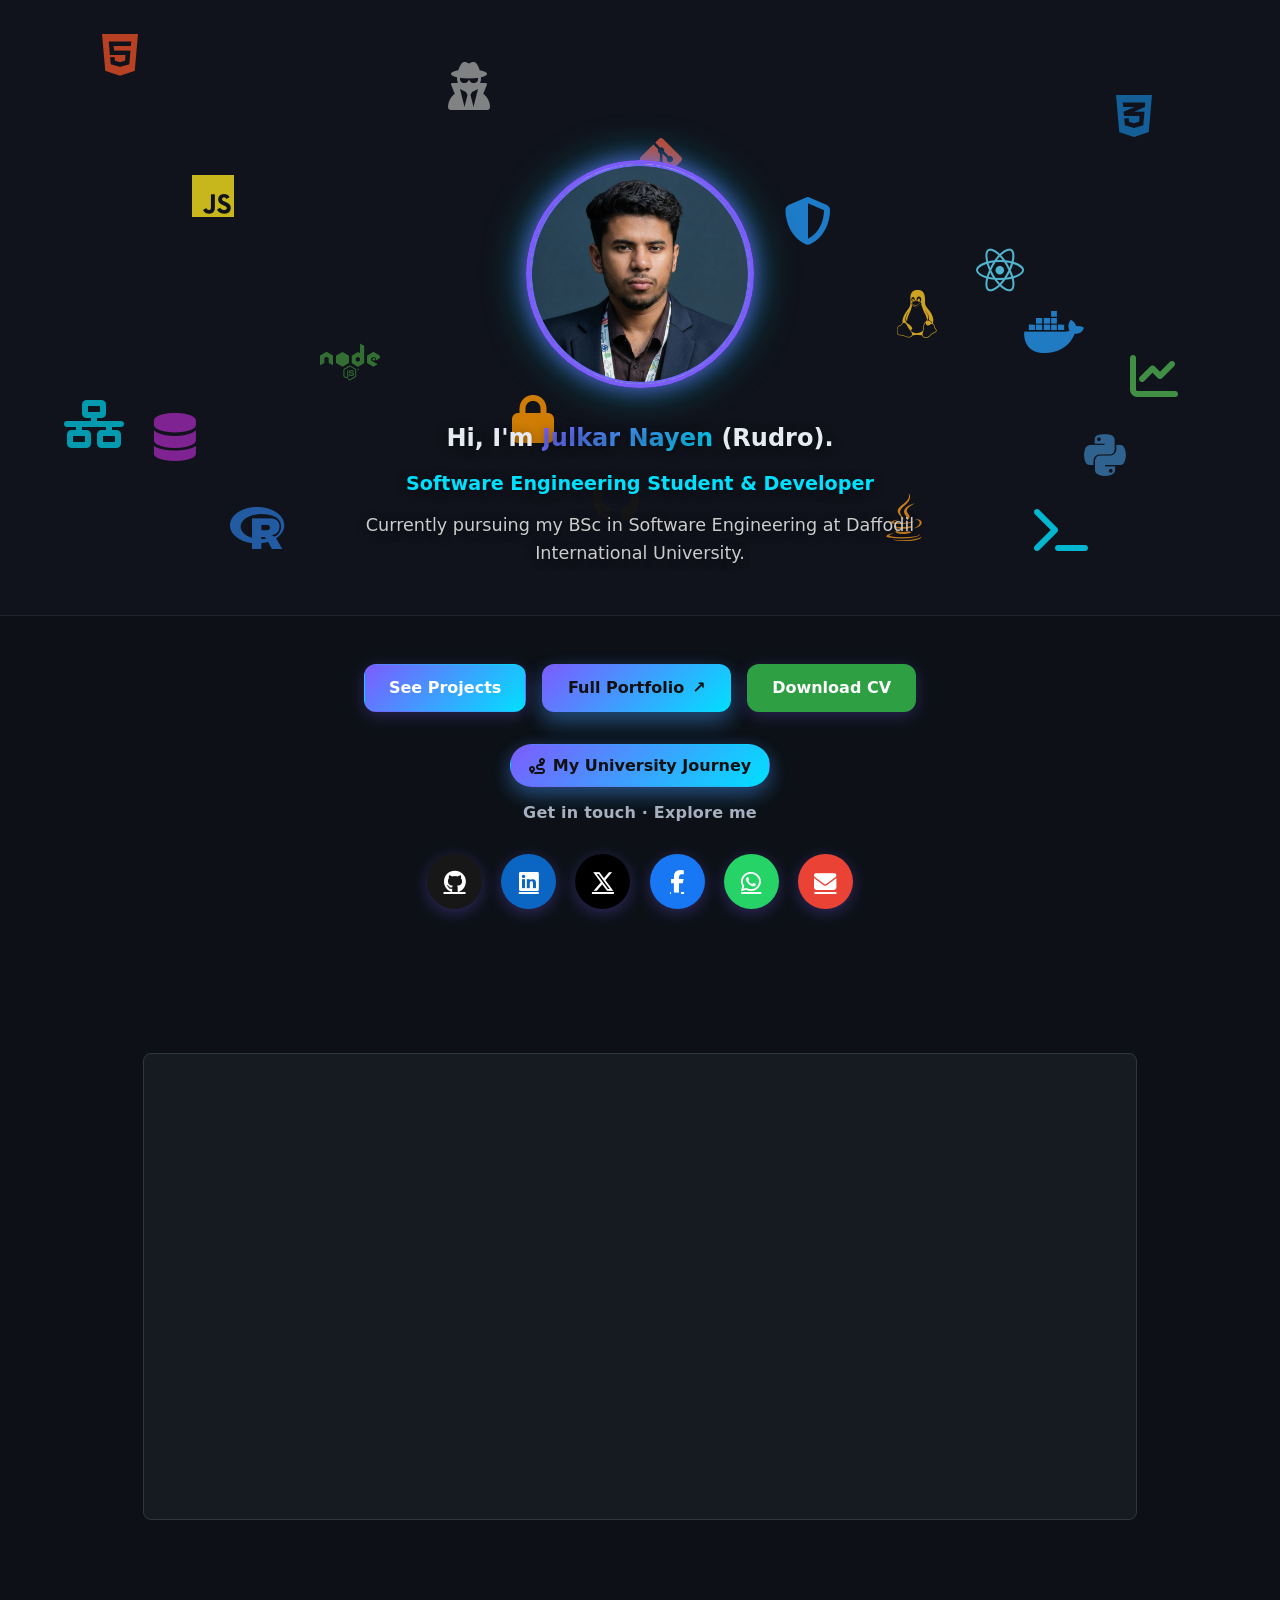
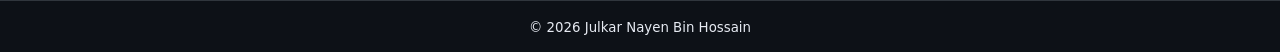
==== commit 81658f05: "Revert "Redesign portfolio experience" This reverts commit 134a558f908ea6a09a44a42100ba893997251a39." ====
--- a/index.html
+++ b/index.html
@@ -1,181 +1,121 @@
 <!doctype html>
 <html lang="en">
 <head>
-  <meta charset="utf-8">
-  <meta name="viewport" content="width=device-width, initial-scale=1">
-  <meta name="theme-color" content="#f3f1ea">
-  <title>Rudro — Software Engineering & Data</title>
-  <meta name="description" content="Portfolio of Julkar Nayen Bin Hossain (Rudro), a software engineering student building practical products and exploring data-driven systems.">
-  <meta property="og:type" content="website">
-  <meta property="og:title" content="Rudro — Software Engineering & Data">
-  <meta property="og:description" content="Practical software, thoughtful interfaces, and a growing focus on data-driven systems.">
-  <meta property="og:url" content="https://shortport-opal.vercel.app/">
-  <meta property="og:image" content="https://shortport-opal.vercel.app/og.png">
-  <meta name="twitter:card" content="summary_large_image">
-  <meta name="twitter:title" content="Rudro — Software Engineering & Data">
-  <meta name="twitter:description" content="Practical software, thoughtful interfaces, and a growing focus on data-driven systems.">
-  <meta name="twitter:image" content="https://shortport-opal.vercel.app/og.png">
-  <link rel="preconnect" href="https://fonts.googleapis.com">
-  <link rel="preconnect" href="https://fonts.gstatic.com" crossorigin>
-  <link href="https://fonts.googleapis.com/css2?family=DM+Mono:wght@400;500&family=Manrope:wght@400;500;600;700;800&display=swap" rel="stylesheet">
+  <meta charset="utf-8" />
+  <meta name="viewport" content="width=device-width, initial-scale=1" />
+  <title>Rudro — Portfolio</title>
+  <meta name="description" content="Portfolio of Julkar Nayen Bin Hossain" />
+
+  <!-- Styles -->
   <link rel="stylesheet" href="styles.css">
+
+  <!-- Font Awesome -->
+  <link rel="stylesheet" href="https://cdnjs.cloudflare.com/ajax/libs/font-awesome/6.5.0/css/all.min.css">
 </head>
+<!-- Vercel Web Analytics -->
+<script>
+  window.va = window.va || function(){ (window.vaq = window.vaq || []).push(arguments) }
+</script>
+<script defer src="/_vercel/insights/script.js"></script>
 <body>
-  <a class="skip-link" href="#main">Skip to content</a>
-  <div class="site-noise" aria-hidden="true"></div>
 
-  <header class="site-header">
-    <a class="brand" href="#top" aria-label="Rudro, home">
-      <span class="brand-mark">R</span>
-      <span class="brand-name">Rudro</span>
-    </a>
+  <main id="home">
+    
 
-    <nav class="desktop-nav" aria-label="Primary navigation">
-      <a href="#work">Work</a>
-      <a href="#about">About</a>
-      <a href="journey.html">Journey</a>
-    </nav>
+    <!-- Intro Section -->
+    <section id="about" class="section about-top">
+      <div class="container about-container">
+        <div class="profile-wrapper">
+          <img src="photo_2025-09-04_16-54-24.jpg"
+     alt="Profile Picture"
+     class="profile-pic"
+     loading="lazy"
+     decoding="async">
 
-    <div class="header-actions">
-      <button class="theme-button" id="themeButton" type="button" aria-label="Switch color theme">
-        <span aria-hidden="true">◐</span>
-      </button>
-      <a class="header-contact" href="mailto:252-35-584@diu.edu.bd">Let’s talk <span aria-hidden="true">↗</span></a>
-      <button class="menu-button" id="menuButton" type="button" aria-expanded="false" aria-controls="mobileNav">
-        <span></span><span></span><span class="sr-only">Open menu</span>
-      </button>
-    </div>
-
-    <nav class="mobile-nav" id="mobileNav" aria-label="Mobile navigation" hidden>
-      <a href="#work">Work</a>
-      <a href="#about">About</a>
-      <a href="journey.html">Journey</a>
-      <a href="mailto:252-35-584@diu.edu.bd">Contact</a>
-    </nav>
-  </header>
-
-  <main id="main">
-    <section class="hero section-shell" id="top">
-      <div class="hero-copy reveal">
-        <p class="eyebrow"><span class="status-dot"></span> Software engineering · Data & AI</p>
-        <h1>Engineering useful software, <em>one problem</em> at a time.</h1>
-        <p class="hero-intro">I’m Julkar Nayen — Rudro for short. I build practical digital products and study how data can make them smarter, clearer, and more useful.</p>
-        <div class="hero-actions">
-          <a class="button button-primary" href="#work">Explore selected work <span aria-hidden="true">↓</span></a>
-          <a class="text-link" href="https://github.com/rudro-kalix" target="_blank" rel="noreferrer">GitHub profile <span aria-hidden="true">↗</span></a>
         </div>
-        <dl class="hero-details" aria-label="Profile details">
-          <div><dt>Studying</dt><dd>BSc Software Engineering</dd></div>
-          <div><dt>At</dt><dd>Daffodil International University</dd></div>
-          <div><dt>Growing into</dt><dd>Data-driven engineering</dd></div>
-        </dl>
+        <h1>Hi, I'm <span class="text-gradient">Julkar Nayen</span> (Rudro).</h1>
+        <p class="intro-subtitle">Software Engineering Student & Developer</p>
+        <p class="intro-description">Currently pursuing my BSc in Software Engineering at Daffodil International University.</p>
       </div>
 
-      <div class="hero-visual reveal" aria-label="Portrait of Julkar Nayen">
-        <div class="portrait-backdrop">
-          <span class="portrait-index">01 / PROFILE</span>
-          <img src="photo_2025-09-04_16-54-24.jpg" alt="Julkar Nayen Bin Hossain" width="760" height="900" fetchpriority="high">
-          <div class="portrait-note">
-            <span>Current direction</span>
-            <strong>Useful systems<br>with real-world impact.</strong>
-          </div>
-        </div>
-        <div class="orbit-label orbit-one">TypeScript</div>
-        <div class="orbit-label orbit-two">Python</div>
+      <!-- 🌟 Floating code icons -->
+      <div class="code-particles">
+        <!-- Web / Data -->
+        <i class="fa-brands fa-html5"></i>
+        <i class="fa-brands fa-css3-alt"></i>
+        <i class="fa-brands fa-js"></i>
+        <i class="fa-brands fa-react"></i>
+        <i class="fa-brands fa-node"></i>
+        <i class="fa-brands fa-python"></i>
+        <i class="fa-brands fa-r-project"></i>
+        <i class="fa-brands fa-java"></i>
+        <i class="fa-solid fa-database"></i>
+        <i class="fa-solid fa-chart-line"></i>
+
+        <!-- Tools -->
+        <i class="fa-brands fa-git-alt"></i>
+        <i class="fa-brands fa-github"></i>
+        <i class="fa-brands fa-docker"></i>
+        <i class="fa-brands fa-linux"></i>
+
+        <!-- Ethical hacking vibe -->
+        <i class="fa-solid fa-user-secret"></i>
+        <i class="fa-solid fa-shield-halved"></i>
+        <i class="fa-solid fa-lock"></i>
+        <i class="fa-solid fa-terminal"></i>
+        <i class="fa-solid fa-network-wired"></i>
       </div>
     </section>
 
-    <section class="ticker" aria-label="Areas of interest">
-      <div class="ticker-track">
-        <span>Product engineering</span><i>✦</i><span>Data exploration</span><i>✦</i><span>Web applications</span><i>✦</i><span>Problem solving</span><i>✦</i><span>Product engineering</span><i>✦</i><span>Data exploration</span><i>✦</i><span>Web applications</span><i>✦</i><span>Problem solving</span><i>✦</i>
+    <!-- Hero -->
+    <section class="hero">
+      <div class="hero__cta">
+        <a class="btn" href="#projects">See Projects</a>
+        <a class="btn btn--ghost" id="portfolioLink" href="#">Full Portfolio</a>
+        <a class="btn btn--resume" href="resume.pdf" download>Download CV</a>
       </div>
+
+      <div class="hero__cta-row">
+        <a class="btn btn--journey" href="journey.html"><i class="fa-solid fa-route"></i> My University Journey</a>
+      </div>
+
+
+      <!-- ✅ Social icons -->
+      <p class="socials-lead" aria-hidden="true">Get in touch · Explore me</p>
+      <ul class="socials" aria-label="Social links">
+        <li><a id="githubLink" href="#"><i class="fa-brands fa-github"></i></a></li>
+        <li><a id="linkedinLink" href="#"><i class="fa-brands fa-linkedin"></i></a></li>
+        <li><a id="twitterLink" href="#"><i class="fa-brands fa-x-twitter"></i></a></li>
+        <li><a id="facebookLink" href="#"><i class="fa-brands fa-facebook-f"></i></a></li>
+        <li><a id="whatsappLink" href="#"><i class="fa-brands fa-whatsapp"></i></a></li>
+        <li><a id="emailLink" href="mailto:contach@rudro.tech"><i class="fa-solid fa-envelope"></i></a></li>
+      </ul>
     </section>
 
-    <section class="work section-shell" id="work">
-      <div class="section-heading reveal">
-        <div>
-          <p class="section-kicker">02 / Selected work</p>
-          <h2>Projects built to<br><em>solve something.</em></h2>
-        </div>
-        <p>A curated selection of product, university, and independent work. Each project represents a different part of how I learn: by shipping.</p>
-      </div>
+    <!-- Projects -->
+<!-- Projects -->
+<section id="projects" class="section">
+  <div class="container">
+    <div class="projects-box">
+      <h2>Projects</h2>
+      <input id="searchInput" type="search" placeholder="Search projects…" aria-label="Search projects">
+      <div id="projectsGrid" class="grid"></div>
+    </div>
+  </div>
+</section>
 
-      <div class="project-grid" id="projectGrid" aria-live="polite">
-        <article class="project-card project-card-loading"><p>Loading selected work…</p></article>
-      </div>
 
-      <div class="work-footer reveal">
-        <p>More experiments, coursework, and open-source work live on GitHub.</p>
-        <a class="button button-outline" href="https://github.com/rudro-kalix?tab=repositories" target="_blank" rel="noreferrer">View all repositories <span aria-hidden="true">↗</span></a>
-      </div>
-    </section>
-
-    <section class="about section-shell" id="about">
-      <div class="about-lead reveal">
-        <p class="section-kicker">03 / About</p>
-        <h2>Curious by nature.<br><em>Practical by choice.</em></h2>
-        <p>I’m a software engineering student developing strong foundations across programming, web products, data, and systems thinking. I care about work that is understandable, dependable, and genuinely useful.</p>
-        <a class="text-link" href="journey.html">See my learning journey <span aria-hidden="true">→</span></a>
-      </div>
-
-      <div class="capability-grid reveal">
-        <article class="capability-card capability-primary">
-          <span class="card-number">01</span>
-          <h3>Build</h3>
-          <p>Turning an idea into a responsive product with clear structure and thoughtful interaction.</p>
-          <ul><li>TypeScript</li><li>JavaScript</li><li>HTML & CSS</li><li>Git</li></ul>
-        </article>
-        <article class="capability-card">
-          <span class="card-number">02</span>
-          <h3>Learn</h3>
-          <p>Strengthening the fundamentals that make good engineering decisions possible.</p>
-          <ul><li>C</li><li>Python</li><li>Software design</li><li>Problem solving</li></ul>
-        </article>
-        <article class="capability-card capability-dark">
-          <span class="card-number">03</span>
-          <h3>Explore</h3>
-          <p>Moving toward data science through analysis, statistics, and applied machine learning.</p>
-          <ul><li>Data analysis</li><li>Statistics</li><li>Machine learning</li><li>Visualization</li></ul>
-        </article>
-      </div>
-    </section>
-
-    <section class="journey-promo section-shell reveal" aria-labelledby="journey-title">
-      <div class="journey-copy">
-        <p class="section-kicker">04 / In progress</p>
-        <h2 id="journey-title">The degree is a chapter.<br><em>The learning is the story.</em></h2>
-      </div>
-      <div class="journey-path" aria-hidden="true">
-        <span>2025</span><i></i><span>Now</span><i></i><span>Next</span>
-      </div>
-      <a class="button button-light" href="journey.html">Explore the journey <span aria-hidden="true">→</span></a>
-    </section>
-
-    <section class="contact section-shell reveal" id="contact">
-      <p class="section-kicker">05 / Contact</p>
-      <div class="contact-row">
-        <h2>Have a useful idea?<br><em>Let’s make it real.</em></h2>
-        <div class="contact-actions">
-          <p>I’m always interested in thoughtful conversations, ambitious student projects, and opportunities to learn by building.</p>
-          <a class="email-link" href="mailto:252-35-584@diu.edu.bd">252-35-584@diu.edu.bd <span aria-hidden="true">↗</span></a>
-        </div>
-      </div>
-    </section>
+    
   </main>
 
+  <!-- Footer -->
   <footer class="site-footer">
-    <div class="footer-brand"><span class="brand-mark">R</span><strong>Rudro</strong></div>
-    <p>Designed and built with intention.</p>
-    <nav aria-label="Social links">
-      <a href="https://github.com/rudro-kalix" target="_blank" rel="noreferrer">GitHub ↗</a>
-      <a href="https://www.facebook.com/nazmunxn" target="_blank" rel="noreferrer">Facebook ↗</a>
-      <a href="https://www.imrudro.dev/" target="_blank" rel="noreferrer">Extended portfolio ↗</a>
-    </nav>
-    <small>© <span id="year"></span> Julkar Nayen Bin Hossain</small>
+    <div class="container">
+      <small>© <span id="year"></span> Julkar Nayen Bin Hossain</small>
+    </div>
   </footer>
 
-  <script defer src="script.js"></script>
-  <script>window.va=window.va||function(){(window.vaq=window.vaq||[]).push(arguments)}</script>
-  <script defer src="/_vercel/insights/script.js"></script>
+  <!-- Script -->
+  <script src="script.js"></script>
 </body>
 </html>
--- a/styles.css
+++ b/styles.css
@@ -1,551 +1,1850 @@
 :root {
-  color-scheme: light;
-  --bg: #f3f1ea;
-  --bg-soft: #e9e6dc;
-  --paper: #fbfaf6;
-  --ink: #11130f;
-  --muted: #62655d;
-  --line: #cbc8bd;
-  --accent: #6657e8;
-  --accent-strong: #4e3fce;
-  --acid: #d9ff68;
-  --coral: #ff8066;
-  --sky: #87d7ff;
-  --header-bg: rgba(243, 241, 234, .82);
-  --shadow: 0 22px 70px rgba(27, 25, 18, .11);
-  --radius-sm: 14px;
-  --radius-md: 24px;
-  --radius-lg: 36px;
-  --shell: min(1360px, calc(100% - 80px));
-}
-
-[data-theme="dark"] {
-  color-scheme: dark;
-  --bg: #10110e;
-  --bg-soft: #191a16;
-  --paper: #1d1f1a;
-  --ink: #f3f1ea;
-  --muted: #adafa6;
-  --line: #383a33;
-  --accent: #8d80ff;
-  --accent-strong: #a99fff;
-  --acid: #cff463;
-  --coral: #ff8f77;
-  --sky: #80cdf2;
-  --header-bg: rgba(16, 17, 14, .82);
-  --shadow: 0 22px 70px rgba(0, 0, 0, .25);
-}
-
-* { box-sizing: border-box; }
-html { scroll-behavior: smooth; scroll-padding-top: 110px; }
+  --text: #e6eaf2;
+  --muted: #a7b0c0;
+  --brand: #7c5cff;
+  --brand-2: #00e0ff;
+  --surface: rgba(18, 21, 29, 0.7);
+  --border: #1f2430;
+
+  /* Themeable colors */
+  --bg: #0d1117;
+  --panel: #161b22;
+  --panel-border: #30363d;
+
+  --fs-hero: clamp(1.6rem, 1.2rem + 2vw, 3rem);
+  --fs-h2: clamp(1.8rem, 1.2rem + 2vw, 2.5rem);
+  --fs-body: clamp(0.95rem, 0.9rem + 0.3vw, 1.05rem);
+
+  --space-section: clamp(1.5rem, 1rem + 3vw, 3rem);
+  --radius: 12px;
+}
+
+/* Light theme overrides (GitHub-like) */
+.theme-light {
+  --text: #24292f;
+  --muted: #57606a;
+  --bg: #f6f8fa;
+  --panel: #ffffff;
+  --panel-border: #d0d7de;
+}
+
+/* ---------------- Light mode (GitHub-like) refinements ---------------- */
+.theme-light body { background: var(--bg); color: var(--text); }
+
+/* Headings: remove gradients/glow in light */
+.theme-light #projects h2,
+.theme-light #journey h2 {
+  background: none;
+  -webkit-background-clip: border-box;
+  -webkit-text-fill-color: currentColor;
+  color: var(--text);
+  text-shadow: none;
+  animation: none;
+}
+
+/* Panels and cards */
+.theme-light .projects-box,
+.theme-light .glass,
+.theme-light .milestone-content,
+.theme-light .card,
+.theme-light .site-footer {
+  background: var(--panel);
+  border-color: var(--panel-border);
+  box-shadow: none;
+}
+.theme-light .card { background: var(--panel); }
+
+/* Buttons */
+.theme-light .btn { 
+  background: #0969da;
+  box-shadow: none;
+}
+.theme-light .btn:hover { background: #0759b5; box-shadow: none; }
+.theme-light .btn--ghost { border-color: #0969da; color: #0969da; }
+.theme-light .btn--ghost:hover { background: #0969da; color: #fff; }
+.theme-light .btn--journey { background: #0969da; color: #fff; box-shadow: none; }
+
+/* Search input */
+.theme-light #searchInput {
+  background: #fff;
+  color: var(--text);
+  border: 1px solid var(--panel-border);
+  box-shadow: none;
+}
+.theme-light #searchInput:focus { box-shadow: none; border-color: #0969da; }
+
+/* Particles off for clean light mode */
+.theme-light .code-particles { display: none; }
+
+/* Journey timeline: simplify path and markers */
+.theme-light #journeyTimeline::before {
+  background: #d0d7de;
+  animation: none;
+  box-shadow: none;
+}
+.theme-light .milestone::before {
+  background: #fff;
+  border-color: #0969da;
+  box-shadow: none;
+  animation: none;
+}
+.theme-light .milestone-icon {
+  background: #0969da;
+  box-shadow: none;
+  animation: none;
+}
+
+/* Tables */
+.theme-light .course-table.neat {
+  border-color: var(--panel-border);
+  box-shadow: none;
+}
+.theme-light .course-table.neat th {
+  background: #f6f8fa;
+  color: var(--text);
+  text-shadow: none;
+}
+.theme-light .course-table.neat tfoot td {
+  background: #f6f8fa;
+  color: var(--text);
+  border-top: 1px solid var(--panel-border);
+}
+
+/* SGPA badge: tone down */
+.theme-light .sgpa-badge {
+  background: #0969da;
+  border: 1px solid #0759b5;
+  box-shadow: none;
+}
+
+/* Ongoing text: reduce glow */
+.theme-light .ongoing-text { text-shadow: none; }
+.theme-light .ongoing-text::before { color: #2da44e; }
+
+/* Theme toggle button clarity in light */
+.theme-light .theme-toggle { background: var(--panel); border-color: var(--panel-border); }
+
+/* Profile picture: white background in day mode */
+.theme-light .profile-pic {
+  background: #ffffff;
+  border-color: var(--panel-border);
+  box-shadow: none;
+}
+
+/* About section panel on white */
+.theme-light .about-top {
+  background: var(--panel);
+  border-bottom: 1px solid var(--panel-border);
+}
+
+/* Floating icons visible on white */
+.theme-light .code-particles { display: block; }
+.theme-light .code-particles i {
+  opacity: 0.6;
+  animation: floatIcon 12s ease-in-out infinite;
+}
+
+/* Ensure social icons remain visible in day mode */
+.theme-light .socials a#githubLink { background: #181717; }
+.theme-light .socials a#githubLink i { color: #fff; }
+.theme-light .socials a#linkedinLink { background: #0A66C2; }
+.theme-light .socials a#linkedinLink i { color: #fff; }
+.theme-light .socials a#twitterLink { background: #000000; }
+.theme-light .socials a#twitterLink i { color: #fff; }
+.theme-light .socials a#emailLink { background: #EA4335; }
+.theme-light .socials a#emailLink i { color: #fff; }
+
+/* ---------- Day mode typography and accents ---------- */
+.theme-light .text-gradient {
+  background: linear-gradient(135deg, #0969da, #1f6feb);
+  -webkit-background-clip: text;
+  -webkit-text-fill-color: transparent;
+}
+
+.theme-light .intro-subtitle { color: #1f6feb; text-shadow: none; }
+.theme-light .intro-description { color: var(--muted); text-shadow: none; }
+
+/* Headings accent underline in projects */
+.theme-light #projects h2::after {
+  background: #0969da;
+  box-shadow: none;
+}
+
+/* Milestones: calmer, readable */
+.theme-light .milestone-date {
+  color: #57606a;
+  background: none;
+  -webkit-text-fill-color: currentColor;
+  text-shadow: none;
+}
+.theme-light .milestone-content h3 {
+  background: none;
+  -webkit-text-fill-color: currentColor;
+  color: #24292f;
+  text-shadow: none;
+}
+.theme-light .milestone-content p { color: #57606a; }
+
+/* Buttons inside content */
+.theme-light .toggle-result { background: #0969da; }
+.theme-light .toggle-result:hover { background: #0759b5; box-shadow: none; }
+
+/* Tables in day mode */
+.theme-light .course-table { border-color: var(--panel-border); }
+.theme-light .course-table th { background: #f6f8fa; color: #24292f; }
+.theme-light .course-table td { border-color: var(--panel-border); }
+.theme-light .course-table tr:nth-child(even) { background: #f6f8fa; }
+.theme-light .course-table.neat td.course-title { color: #24292f; }
+
+/* Progress indicator colors */
+.theme-light .progress-bar { background: #eaeef2; box-shadow: none; }
+.theme-light .progress-fill { background: #0969da; box-shadow: none; }
+.theme-light .progress-text { color: #57606a; }
+.theme-light .progress-percentage { color: #0969da; text-shadow: none; }
+
+/* Links */
+.theme-light a { color: #0969da; }
+
+/* Improve legibility on white backgrounds */
+.theme-light .about-top h1 { color: var(--text); text-shadow: none; }
+.theme-light .about-top p { color: var(--muted); text-shadow: none; }
+.theme-light .card h3 { color: var(--text); }
+.theme-light #journey p { color: var(--muted); }
+.theme-light .intro-description { color: var(--muted); }
+.theme-light .contact-subtitle { color: var(--muted); }
+.theme-light .contact-email {
+  background: #fff;
+  border-color: var(--panel-border);
+  color: #24292f;
+}
+.theme-light .milestone-content p { color: #57606a; }
+.theme-light .milestone-date { color: #57606a; }
+.theme-light .card a.btn { box-shadow: none; }
+
+/* 🔮 Neon background */
 body {
   margin: 0;
+  font-family: system-ui, sans-serif;
+  color: var(--text);
   background: var(--bg);
-  color: var(--ink);
-  font-family: "Manrope", sans-serif;
-  -webkit-font-smoothing: antialiased;
-  transition: background-color .3s ease, color .3s ease;
-}
-button, a { font: inherit; }
-a { color: inherit; }
-button { color: inherit; }
-img { display: block; max-width: 100%; }
-::selection { background: var(--accent); color: #fff; }
-
-.site-noise {
+}
+body::before, body::after { display: none; }
+/* --- Social Icon Buttons --- */
+.socials a {
+  display: grid;
+  place-items: center;
+  width: 50px;
+  height: 50px;
+  border-radius: 50%;
+  font-size: 1.3rem;
+  color: #fff; /* default fallback */
+  transition: transform 0.2s ease, box-shadow 0.3s ease;
+}
+
+/* GitHub */
+.socials a#githubLink {
+  background: #181717;
+}
+.socials a#githubLink i { color: #fff; }
+
+/* LinkedIn */
+.socials a#linkedinLink {
+  background: #0A66C2;
+}
+.socials a#linkedinLink i { color: #fff; }
+
+/* Twitter/X */
+.socials a#twitterLink {
+  background: #000000;
+}
+.socials a#twitterLink i { color: #fff; }
+
+/* Facebook */
+.socials a#facebookLink { background: #1877F2; }
+.socials a#facebookLink i { color: #fff; }
+
+/* WhatsApp */
+.socials a#whatsappLink { background: #25D366; }
+.socials a#whatsappLink i { color: #fff; }
+
+/* Email */
+.socials a#emailLink {
+  background: #EA4335;
+}
+.socials a#emailLink i { color: #fff; }
+
+/* Hover effect */
+.socials a:hover {
+  transform: translateY(-4px) scale(1.05);
+  box-shadow: 0 0 16px rgba(255,255,255,0.7);
+}
+
+/* ---------------- Scroll Indicator ---------------- */
+.theme-toggle {
   position: fixed;
+  top: 1rem;
+  right: 1rem;
+  z-index: 200;
+  border: 1px solid var(--panel-border);
+  background: var(--panel);
+  color: var(--text);
+  border-radius: 999px;
+  padding: .5rem .75rem;
+  cursor: pointer;
+  box-shadow: none;
+}
+.theme-toggle:hover { filter: brightness(1.05); }
+.theme-icon { display: inline-block; font-size: 1rem; }
+
+.scroll-indicator {
+  position: fixed;
+  right: 2rem;
+  top: 50%;
+  transform: translateY(-50%);
+  z-index: 100;
+  display: flex;
+  flex-direction: column;
+  align-items: center;
+  gap: 1rem;
+  opacity: 0.7;
+  transition: opacity 0.3s ease;
+}
+
+.scroll-indicator:hover {
+  opacity: 1;
+}
+
+.scroll-line {
+  width: 2px;
+  height: 60px;
+  background: linear-gradient(180deg, var(--brand), transparent);
+  animation: scrollPulse 2s ease-in-out infinite;
+}
+
+.scroll-text {
+  writing-mode: vertical-rl;
+  text-orientation: mixed;
+  font-size: 0.8rem;
+  color: var(--brand);
+  font-weight: 600;
+  letter-spacing: 1px;
+}
+
+@keyframes scrollPulse {
+  0%, 100% { opacity: 0.3; }
+  50% { opacity: 1; }
+}
+
+/* ---------------- Intro ---------------- */
+.about-top {
+  text-align: center;
+  background: var(--surface);
+  padding: 8rem 1rem 3rem;
+  border-bottom: 1px solid var(--border);
+  position: relative;
+  overflow: hidden;
+}
+.profile-wrapper { position: relative; display: inline-block; z-index: 2; }
+.profile-pic {
+  width: clamp(120px, 25vw, 220px);
+  height: clamp(120px, 25vw, 220px);
+  border-radius: 50%;
+  border: 4px solid var(--brand);
+  object-fit: cover;
+  margin-top: 7rem;
+  margin-bottom: 0.75rem;
+  box-shadow: 0 0 20px rgba(124,92,255,0.7), 0 0 40px rgba(0,224,255,0.5);
+}
+
+.text-gradient {
+  background: linear-gradient(135deg, var(--brand), var(--brand-2));
+  -webkit-background-clip: text;
+  -webkit-text-fill-color: transparent;
+}
+
+/* Enhanced intro styling */
+.intro-subtitle {
+  font-size: 1.2rem;
+  font-weight: 600;
+  color: var(--brand-2);
+  margin: 0.5rem 0 1rem 0;
+  text-shadow: 0 0 10px rgba(0,224,255,0.3);
+}
+
+.intro-description {
+  font-size: 1.1rem;
+  line-height: 1.6;
+  color: #ccc;
+  max-width: 600px;
+  margin: 0 auto;
+  text-shadow: 0 1px 3px rgba(0,0,0,0.3);
+}
+
+/* 🌟 Floating code icons */
+.code-particles {
+  position: absolute;
   inset: 0;
-  z-index: 999;
+  z-index: 1;
   pointer-events: none;
-  opacity: .035;
-  background-image: radial-gradient(circle at 20% 30%, currentColor .5px, transparent .7px), radial-gradient(circle at 70% 60%, currentColor .5px, transparent .7px);
-  background-size: 7px 7px, 11px 11px;
-}
-.sr-only {
+}
+.code-particles i {
   position: absolute;
-  width: 1px;
-  height: 1px;
-  padding: 0;
-  margin: -1px;
-  overflow: hidden;
-  clip: rect(0, 0, 0, 0);
-  white-space: nowrap;
-  border: 0;
-}
-.skip-link {
-  position: fixed;
-  top: 12px;
-  left: 12px;
-  z-index: 1000;
-  transform: translateY(-150%);
-  background: var(--ink);
-  color: var(--bg);
-  padding: 10px 16px;
-  border-radius: 10px;
-  text-decoration: none;
-}
-.skip-link:focus { transform: translateY(0); }
-
-.section-shell { width: var(--shell); margin-inline: auto; }
-.section-kicker,
-.eyebrow,
-.project-topline,
-.portrait-index,
-.card-number {
-  font-family: "DM Mono", monospace;
-  text-transform: uppercase;
-  letter-spacing: .08em;
-  font-size: .75rem;
-}
-em { color: var(--accent); font-style: normal; }
-
-.site-header {
-  position: fixed;
-  inset: 0 0 auto;
-  z-index: 100;
-  min-height: 82px;
-  padding: 15px max(40px, calc((100vw - 1360px) / 2));
-  display: grid;
-  grid-template-columns: 1fr auto 1fr;
-  align-items: center;
-  background: transparent;
-  border-bottom: 1px solid transparent;
-  transition: background-color .25s ease, border-color .25s ease, min-height .25s ease;
-}
-.site-header.is-scrolled {
-  min-height: 68px;
-  background: var(--header-bg);
-  border-color: var(--line);
-  backdrop-filter: blur(16px);
-}
-.brand,
-.footer-brand {
+  font-size: 1.8rem;
+  opacity: 0.25;
+  animation: none;
+}
+/* Make floating icons behind the profile picture larger in the hero/about section */
+.about-top .code-particles i { font-size: 3rem; }
+@keyframes floatIcon {
+  0%   { transform: translateY(0) rotate(0deg); opacity: 0.6; }
+  25%  { transform: translateY(-20px) rotate(8deg); opacity: 1; }
+  50%  { transform: translateY(0) rotate(0deg); opacity: 0.8; }
+  75%  { transform: translateY(20px) rotate(-8deg); opacity: 1; }
+  100% { transform: translateY(0) rotate(0deg); opacity: 0.6; }
+}
+
+/* Spread icons (example positions) */
+.code-particles i:nth-child(1)  { top: 5%; left: 8%; color:#e44d26; }
+.code-particles i:nth-child(2)  { top: 15%; right: 10%; color:#1572b6; }
+.code-particles i:nth-child(3)  { top: 28%; left: 15%; color:#f7df1e; }
+.code-particles i:nth-child(4)  { top: 40%; right: 20%; color:#61dbfb; }
+.code-particles i:nth-child(5)  { top: 55%; left: 25%; color:#3c873a; }
+.code-particles i:nth-child(6)  { top: 70%; right: 12%; color:#3776ab; }
+.code-particles i:nth-child(7)  { top: 82%; left: 18%; color:#276dc3; }
+.code-particles i:nth-child(8)  { bottom: 12%; right: 28%; color:#f89820; }
+.code-particles i:nth-child(9)  { bottom: 25%; left: 12%; color:#9c27b0; }
+.code-particles i:nth-child(10) { bottom: 35%; right: 8%; color:#4caf50; }
+.code-particles i:nth-child(11) { top: 22%; left: 50%; color:#f05032; }
+.code-particles i:nth-child(12) { bottom: 15%; right: 50%; color:#181717; }
+.code-particles i:nth-child(13) { top: 50%; left: 80%; color:#2496ed; }
+.code-particles i:nth-child(14) { bottom: 45%; left: 70%; color:#fcc624; }
+.code-particles i:nth-child(15) { top: 10%; left: 35%; color:#9e9e9e; }
+.code-particles i:nth-child(16) { top: 32%; right: 35%; color:#2196f3; }
+.code-particles i:nth-child(17) { bottom: 28%; left: 40%; color:#ff9800; }
+.code-particles i:nth-child(18) { bottom: 10%; right: 15%; color:#00e0ff; }
+.code-particles i:nth-child(19) { top: 65%; left: 5%; color:#00bcd4; }
+
+/* ---------------- Hero ---------------- */
+.hero { 
+  text-align: center; 
+  padding: 3rem 1rem; 
+  position: relative;
+}
+
+.hero__cta { 
+  display: flex; 
+  gap: 1rem; 
+  flex-wrap: wrap; 
+  justify-content: center; 
+  margin-bottom: 2rem;
+}
+
+.btn { 
   display: inline-flex;
   align-items: center;
-  gap: 11px;
-  width: fit-content;
-  text-decoration: none;
-}
-.brand-mark {
-  display: grid;
-  place-items: center;
-  width: 38px;
-  height: 38px;
-  border-radius: 11px;
-  background: var(--ink);
-  color: var(--bg);
-  font-weight: 800;
-  transform: rotate(-5deg);
-}
-.brand-name { font-weight: 800; letter-spacing: -.03em; }
-.desktop-nav { display: flex; align-items: center; gap: 36px; }
-.desktop-nav a,
-.site-footer nav a {
+  gap: .5rem;
+  padding: 0.8rem 1.5rem; 
+  border-radius: var(--radius); 
+  background: linear-gradient(135deg, var(--brand), var(--brand-2)); 
+  color: #fff; 
+  text-decoration: none; 
+  font-weight: 600; 
+  font-size: 1rem;
+  border: 1px solid transparent;
+  transition: transform .2s ease, box-shadow .25s ease, background .25s ease, border-color .25s ease;
+  box-shadow: 0 4px 15px rgba(124,92,255,0.25);
+}
+
+.btn:hover {
+  transform: translateY(-2px);
+  box-shadow: 0 8px 22px rgba(124,92,255,0.35);
+}
+.btn:focus-visible {
+  outline: none;
+  border-color: rgba(255,255,255,0.5);
+  box-shadow: 0 0 0 3px rgba(124,92,255,0.35);
+}
+
+.btn--ghost { 
+  background: transparent; 
+  border: 1.5px solid var(--brand); 
+  color: var(--brand);
+  box-shadow: none;
+}
+
+.btn--ghost:hover {
+  background: rgba(124,92,255,0.1);
+  color: var(--text);
+  transform: translateY(-2px);
+  border-color: rgba(124,92,255,0.65);
+}
+.btn--ghost:focus-visible {
+  outline: none;
+  box-shadow: 0 0 0 3px rgba(124,92,255,0.35);
+}
+
+/* Highlight the Full Portfolio button */
+#portfolioLink {
+  background: linear-gradient(135deg, var(--brand), var(--brand-2));
+  color: #111;
+  border: 0;
+  font-weight: 700;
+  padding: 0.9rem 1.6rem;
+  box-shadow: 0 10px 24px rgba(0,224,255,.22), 0 8px 20px rgba(124,92,255,.28);
+}
+#portfolioLink::after { content: " ↗"; font-weight: 800; }
+#portfolioLink:hover {
+  transform: translateY(-3px);
+  box-shadow: 0 14px 30px rgba(0,224,255,.32), 0 10px 26px rgba(124,92,255,.38);
+}
+
+.socials { 
+  list-style: none; 
+  display: flex; 
+  justify-content: center; 
+  gap: 1.2rem; 
+  margin-top: 2rem; 
+  padding: 0; 
+}
+
+.socials-lead {
+  margin: 1rem 0 .25rem;
+  text-align: center;
   color: var(--muted);
-  text-decoration: none;
-  font-size: .88rem;
-  font-weight: 700;
-  transition: color .2s ease;
-}
-.desktop-nav a:hover,
-.site-footer nav a:hover { color: var(--ink); }
-.header-actions { justify-self: end; display: flex; align-items: center; gap: 10px; }
-.theme-button,
-.menu-button {
-  width: 42px;
-  height: 42px;
-  border: 1px solid var(--line);
-  border-radius: 50%;
-  background: var(--paper);
-  cursor: pointer;
-  transition: transform .2s ease, background-color .2s ease;
-}
-.theme-button:hover { transform: rotate(22deg); }
-.header-contact {
+  font-weight: 600;
+  letter-spacing: .2px;
+}
+
+.socials a { 
+  display: grid; 
+  place-items: center; 
+  width: 55px; 
+  height: 55px; 
+  border-radius: 50%; 
+  background: linear-gradient(135deg, var(--brand), var(--brand-2)); 
+  color: #fff; 
+  font-size: 1.4rem;
+  transition: all 0.3s ease;
+  box-shadow: 0 4px 15px rgba(124,92,255,0.3);
+}
+
+.socials a:hover {
+  transform: translateY(-3px) scale(1.1);
+  box-shadow: 0 8px 25px rgba(124,92,255,0.5);
+}
+
+/* ---------------- Projects ---------------- */
+.section { padding: var(--space-section) 1rem; }
+.projects-box {
+  margin-inline: auto;
+  margin-top: 2rem;
+  margin-bottom: 2rem;
+  width: min(95%, 960px);
+  padding: 1rem;
+  border: 1px solid var(--panel-border);
+  border-radius: 8px;
+  background: var(--panel);
+  box-shadow: none;
+}
+#projects h2 {
+  text-align: center;
+  font-size: var(--fs-h2);
+  background: linear-gradient(135deg, var(--brand), var(--brand-2));
+  -webkit-background-clip: text;
+  -webkit-text-fill-color: transparent;
+  margin-bottom: 1rem;
+}
+#projects h2::after {
+  content: "";
+  display: block;
+  width: 80px;
+  height: 3px;
+  margin: 0.5rem auto 1.5rem;
+  background: linear-gradient(135deg, var(--brand), var(--brand-2));
+  border-radius: 2px;
+  box-shadow: 0 0 12px rgba(124,92,255,0.7), 0 0 20px rgba(0,224,255,0.5);
+}
+
+/* Search */
+#searchInput {
+  display: block;
+  margin: 0 auto 2rem;
+  width: min(90%, 420px);
+  padding: 0.75rem 1rem 0.75rem 2.5rem;
+  border: 2px solid transparent;
+  border-radius: 999px;
+  background: rgba(255,255,255,0.05);
+  color: var(--text);
+  font-size: 1rem;
+  outline: none;
+  box-shadow: 0 0 8px rgba(124, 92, 255, 0.4);
+  transition: border 0.2s ease, box-shadow 0.2s ease;
+  background-image: url("https://cdn-icons-png.flaticon.com/512/622/622669.png");
+  background-size: 16px;
+  background-repeat: no-repeat;
+  background-position: 14px center;
+}
+#searchInput:focus {
+  border-color: var(--brand);
+  box-shadow: 0 0 16px rgba(124, 92, 255, 0.8),
+              0 0 24px rgba(0,224,255,0.6);
+}
+
+/* Grid + Cards */
+.grid { display: grid; gap: 1rem; grid-template-columns: 1fr; }
+@media (min-width: 768px) {
+  .grid { grid-template-columns: repeat(2, 1fr); }
+}
+@media (min-width: 1024px) {
+  .grid { grid-template-columns: repeat(3, 1fr); }
+}
+/* --- Project Cards --- */
+.card {
+  text-align: left;
+  padding: 1rem;
+  border-radius: 8px;
+  background: var(--bg);
+  border: 1px solid var(--panel-border);
+  transition: transform 0.15s ease, border-color 0.2s ease;
+  position: relative;
+  overflow: hidden;
+}
+
+.card h3 {
+  margin: 0 0 1rem;
+  font-size: 1.2rem;
+  font-weight: 600;
+  color: var(--text);
+}
+
+.project-desc { color: var(--muted); margin: 0 0 .75rem; line-height: 1.5; }
+.project-meta { display: flex; flex-wrap: wrap; gap: .4rem .6rem; margin: 0 0 .9rem; }
+.badge { display: inline-block; padding: .2rem .5rem; border-radius: 999px; font-size: .8rem; border: 1px solid var(--panel-border); color: var(--text); }
+.badge--muted { color: var(--muted); }
+.badge--lang { background: rgba(255,255,255,0.04); }
+
+.card a.btn {
   display: inline-flex;
   align-items: center;
-  gap: 10px;
-  min-height: 42px;
-  padding: 0 18px;
-  border-radius: 100px;
-  background: var(--ink);
-  color: var(--bg);
+  gap: 0.5rem;
+  font-size: 0.95rem;
+  font-weight: 600;
+  padding: 0.6rem 1rem;
+  border-radius: 8px;
+  background: linear-gradient(135deg, var(--brand), var(--brand-2));
+  color: #fff;
   text-decoration: none;
-  font-size: .84rem;
-  font-weight: 800;
-}
-.menu-button { display: none; place-content: center; gap: 5px; }
-.menu-button span:not(.sr-only) { width: 17px; height: 1.5px; background: currentColor; }
-.mobile-nav {
+  box-shadow: 0 0 8px rgba(124, 92, 255, 0.4);
+  transition: transform 0.2s ease, box-shadow 0.3s ease;
+}
+
+.card a.btn:hover { transform: translateY(-2px); }
+
+/* Card hover effect */
+.card:hover {
+  transform: translateY(-4px);
+  border-color: #3d444d;
+}
+
+/* ---------------- Contact Section ---------------- */
+.contact-content {
+  text-align: center;
+  max-width: 600px;
+  margin: 0 auto;
+}
+
+.contact-content h2 {
+  font-size: var(--fs-h2);
+  background: linear-gradient(135deg, var(--brand), var(--brand-2));
+  -webkit-background-clip: text;
+  -webkit-text-fill-color: transparent;
+  margin-bottom: 1rem;
+}
+
+.contact-subtitle {
+  font-size: 1.1rem;
+  color: #bbb;
+  margin-bottom: 2rem;
+  line-height: 1.6;
+}
+
+.btn--contact {
+  display: inline-flex;
+  align-items: center;
+  gap: 0.5rem;
+  padding: 1rem 2rem;
+  font-size: 1.1rem;
+  font-weight: 600;
+  margin-bottom: 1.5rem;
+  transition: all 0.3s ease;
+}
+
+.btn--contact:hover {
+  transform: translateY(-3px);
+  box-shadow: 0 10px 30px rgba(124,92,255,0.4);
+}
+
+.contact-info {
+  margin-top: 1rem;
+}
+
+.contact-email {
+  font-size: 1rem;
+  color: #999;
+  font-family: 'Courier New', monospace;
+  background: rgba(255,255,255,0.05);
+  padding: 0.5rem 1rem;
+  border-radius: 8px;
+  border: 1px solid rgba(255,255,255,0.1);
+}
+
+/* ---------------- Footer ---------------- */
+.site-footer {
+  padding: 1rem;
+  text-align: center;
+  background: var(--bg);
+  border-top: 1px solid var(--panel-border);
+}
+
+/* --- Keep intro text safely above particles --- */
+.about-container {
+  position: relative;
+  z-index: 3;            /* text & photo above icons */
+}
+.code-particles {
+  z-index: 1;            /* icons behind */
+}
+
+/* Optional readability boost on busy backgrounds */
+.about-top h1,
+.about-top p {
+  text-shadow: 0 2px 12px rgba(0,0,0,0.45);
+}
+
+/* ---------- MOBILE FIXES: <= 600px ---------- */
+@media (max-width: 600px) {
+  /* Wrap social icons to multiple centered rows on narrow screens */
+  .socials {
+    flex-wrap: wrap;
+    justify-content: center;
+    gap: .8rem 1rem;
+  }
+  .socials li { flex: 0 0 auto; }
+  .socials a { width: 48px; height: 48px; font-size: 1.2rem; }
+  /* Make icons smaller and reduce count */
+  .code-particles i {
+    font-size: 1.8rem;       /* match desktop size on mobile */
+    opacity: 0.7;
+    animation-duration: 16s; /* a bit calmer on mobile */
+  }
+  .about-top .code-particles i { font-size: 3rem; }  /* match desktop size on mobile */
+
+  /* Hide extra icons — keep only the first 8 (enough to feel lively) */
+  .code-particles i:nth-child(n+9) {
+    display: none !important;
+  }
+
+  /* Reposition the first 8 to avoid the center "no-fly zone"
+     (keeps area around the name/about text clear) */
+  .code-particles i:nth-child(1)  { top: 4%;  left: 6%;   }
+  .code-particles i:nth-child(2)  { top: 8%;  right: 6%;  }
+  .code-particles i:nth-child(3)  { top: 22%; left: 4%;   }
+  .code-particles i:nth-child(4)  { top: 24%; right: 6%;  }
+
+  /* skip the middle vertically to protect the text block */
+  .code-particles i:nth-child(5)  { bottom: 28%; left: 8%; }
+  .code-particles i:nth-child(6)  { bottom: 26%; right: 8%; }
+  .code-particles i:nth-child(7)  { bottom: 10%; left: 12%; }
+  .code-particles i:nth-child(8)  { bottom: 8%;  right: 12%; }
+
+  /* Extra safety: a subtle vignette behind the center text area */
+  .about-top::after {
+    content: "";
+    position: absolute;
+    inset: 0;
+    background:
+      radial-gradient(60% 38% at 50% 36%,
+        rgba(18,21,29,0.55) 0%,
+        rgba(18,21,29,0.35) 50%,
+        transparent 70%);
+    pointer-events: none;
+    z-index: 2; /* sits between icons (1) and text (3) */
+  }
+}
+
+/* ---------- TABLET TUNE: 601px–900px ---------- */
+@media (min-width: 601px) and (max-width: 900px) {
+  .code-particles i { font-size: 1.5rem; }
+  /* Hide some, keep 12 for balance */
+  .code-particles i:nth-child(n+13) { display: none !important; }
+
+  /* Edge-biased layout to keep the middle clearer */
+  .code-particles i:nth-child(1)  { top: 5%;  left: 8%;  }
+  .code-particles i:nth-child(2)  { top: 10%; right: 10%; }
+  .code-particles i:nth-child(3)  { top: 28%; left: 6%;  }
+  .code-particles i:nth-child(4)  { top: 30%; right: 8%; }
+  .code-particles i:nth-child(5)  { top: 52%; left: 10%; }
+  .code-particles i:nth-child(6)  { top: 56%; right: 10%; }
+  .code-particles i:nth-child(7)  { bottom: 24%; left: 10%; }
+  .code-particles i:nth-child(8)  { bottom: 22%; right: 12%; }
+  .code-particles i:nth-child(9)  { bottom: 10%; left: 14%; }
+  .code-particles i:nth-child(10) { bottom: 8%;  right: 14%; }
+  .code-particles i:nth-child(11) { top: 16%; left: 28%; }
+  .code-particles i:nth-child(12) { top: 16%; right: 28%; }
+}
+
+/* Bigger avatar on small phones */
+@media (max-width: 600px) {
+  .profile-pic {
+    /* scales with screen, but never too huge */
+    width: clamp(180px, 52vw, 200px);
+    height: clamp(180px, 52vw, 200px);
+    margin-top: 5rem; /* keep your spacing */
+  }
+}
+
+/* Extra bump for Pixel/large phones (~360–430px wide) */
+@media (min-width: 360px) and (max-width: 430px) {
+  .profile-pic {
+    /* Pixel 6 Pro (412px) -> ~247px */
+    width: clamp(180px, 60vw, 180px);
+    height: clamp(180px, 60vw, 180px);
+  }
+}
+/* --- Individual floating animations --- */
+@keyframes floatUpDown {
+  0%, 100% { transform: translateY(0); }
+  50% { transform: translateY(-18px); }
+}
+@keyframes floatLeftRight {
+  0%, 100% { transform: translateX(0); }
+  50% { transform: translateX(18px); }
+}
+@keyframes floatDiagonal {
+  0%, 100% { transform: translate(0, 0); }
+  50% { transform: translate(14px, -14px); }
+}
+@keyframes floatWobble {
+  0%, 100% { transform: rotate(0deg) translate(0,0); }
+  25% { transform: rotate(6deg) translateY(-10px); }
+  75% { transform: rotate(-6deg) translateY(10px); }
+}
+
+/* Reset icons so they don’t all share the same */
+.code-particles i {
   position: absolute;
-  inset: 81px 16px auto;
-  padding: 16px;
-  border: 1px solid var(--line);
-  border-radius: var(--radius-md);
-  background: var(--paper);
-  box-shadow: var(--shadow);
-}
-.mobile-nav a { display: block; padding: 15px; text-decoration: none; font-weight: 700; }
-
-.hero {
+  font-size: 2rem;
+  opacity: 0.8;
+}
+
+/* Assign different animations */
+.code-particles i:nth-child(1)  { animation: floatUpDown 6s ease-in-out infinite; }
+.code-particles i:nth-child(2)  { animation: floatLeftRight 7s ease-in-out infinite; }
+.code-particles i:nth-child(3)  { animation: floatDiagonal 8s ease-in-out infinite; }
+.code-particles i:nth-child(4)  { animation: floatWobble 9s ease-in-out infinite; }
+.code-particles i:nth-child(5)  { animation: floatUpDown 7s ease-in-out infinite reverse; }
+.code-particles i:nth-child(6)  { animation: floatLeftRight 6s ease-in-out infinite reverse; }
+.code-particles i:nth-child(7)  { animation: floatDiagonal 10s ease-in-out infinite reverse; }
+.code-particles i:nth-child(8)  { animation: floatWobble 8s ease-in-out infinite reverse; }
+/* ...continue pattern for remaining icons */
+
+/* --- University Journey Timeline & Table --- */
+.timeline {
+  border-left: 3px solid var(--brand);
+  margin: 2rem auto;
+  padding-left: 1rem;
+  max-width: 640px;
+}
+.timeline-item {
+  margin: 1.5rem 0;
+  padding-left: 1rem;
   position: relative;
-  min-height: 920px;
-  padding: 170px 0 110px;
-  display: grid;
-  grid-template-columns: minmax(0, 1.08fr) minmax(390px, .72fr);
-  align-items: center;
-  gap: clamp(50px, 8vw, 130px);
-}
-.hero::before {
+}
+.timeline-item::before {
   content: "";
   position: absolute;
-  z-index: -1;
-  inset: 100px auto auto -20vw;
-  width: 60vw;
-  height: 60vw;
+  left: -11px;
+  top: 0.6rem;
+  width: 15px;
+  height: 15px;
+  background: var(--brand);
   border-radius: 50%;
-  background: color-mix(in srgb, var(--accent) 8%, transparent);
-  filter: blur(90px);
-}
-.eyebrow { display: flex; align-items: center; gap: 10px; margin: 0 0 32px; color: var(--muted); }
-.status-dot { width: 9px; height: 9px; border-radius: 50%; background: #31b56a; box-shadow: 0 0 0 5px color-mix(in srgb, #31b56a 15%, transparent); }
-.hero h1 {
-  max-width: 800px;
-  margin: 0;
-  font-size: clamp(3.8rem, 7.1vw, 7.55rem);
-  line-height: .93;
-  letter-spacing: -.075em;
+  box-shadow: 0 0 12px rgba(124,92,255,0.7), 0 0 20px rgba(0,224,255,0.5);
+}
+.course-table {
+  width: 100%;
+  border-collapse: collapse;
+  margin-top: 1rem;
+  font-size: 0.9rem;
+}
+.course-table th,
+.course-table td {
+  border: 1px solid var(--border);
+  padding: 0.4rem 0.6rem;
+  text-align: center;
+}
+.course-table th {
+  background: var(--surface);
+  font-weight: 600;
+}
+.course-table tr:nth-child(even) {
+  background: rgba(255,255,255,0.03);
+}
+
+/* Journey Cards */
+.journey-card {
+  background: rgba(255,255,255,0.04);
+  border-radius: 12px;
+  padding: 1.5rem;
+  margin-bottom: 2rem;
+  box-shadow: 0 4px 20px rgba(0,0,0,0.3);
+}
+
+.journey-header {
+  display: flex;
+  justify-content: space-between;
+  align-items: center;
+  margin-bottom: 1rem;
+}
+
+.sgpa-badge {
+  background: var(--brand);
+  color: #fff;
+  padding: 0.3rem 0.8rem;
+  border-radius: 20px;
+  font-weight: 600;
+}
+
+/* Enhanced Table Styling */
+.course-table.neat {
+  border-radius: 12px;
+  overflow: hidden;
+  box-shadow: 0 8px 25px rgba(0,0,0,0.3);
+  border: 1px solid rgba(255,255,255,0.1);
+}
+
+.course-table.neat th {
+  background: linear-gradient(135deg, var(--brand), var(--brand-2));
+  color: #fff;
+  font-size: 0.95rem;
   font-weight: 700;
-}
-.hero-intro {
-  max-width: 670px;
-  margin: 38px 0 0;
-  color: var(--muted);
-  font-size: clamp(1rem, 1.45vw, 1.25rem);
-  line-height: 1.72;
-}
-.hero-actions { display: flex; align-items: center; gap: 28px; margin-top: 38px; }
-.button {
+  padding: 1rem 0.8rem;
+  text-align: center;
+  text-shadow: 0 1px 2px rgba(0,0,0,0.3);
+}
+
+.course-table.neat td {
+  padding: 0.8rem;
+  font-size: 0.9rem;
+  border-bottom: 1px solid rgba(255,255,255,0.05);
+}
+
+.course-table.neat td.course-title {
+  text-align: left;
+  font-weight: 600;
+  color: #e0e0e0;
+}
+
+.course-table.neat tr:nth-child(even) {
+  background: rgba(255,255,255,0.03);
+}
+
+.course-table.neat tr:hover {
+  background: rgba(124,92,255,0.1);
+  transform: scale(1.01);
+  transition: all 0.2s ease;
+}
+
+.course-table.neat tfoot td {
+  background: linear-gradient(135deg, rgba(124,92,255,0.15), rgba(0,224,255,0.1));
+  font-weight: 700;
+  color: #fff;
+  text-align: center;
+  padding: 1rem 0.8rem;
+  border-top: 2px solid var(--brand);
+}
+
+/* Expandable result styles */
+.toggle-result {
+  margin-top: 0.5rem;
+  padding: 0.4rem 0.8rem;
+  border: none;
+  border-radius: 6px;
+  background: var(--brand);
+  color: #fff;
+  cursor: pointer;
+  transition: background 0.3s;
+}
+.toggle-result:hover {
+  background: #5e46c6;
+}
+.result-table.hidden {
+  display: none;
+  margin-top: 1rem;
+}
+
+/* --- Beautiful Journey CTA on home --- */
+.hero__cta-row {
+  margin-top: 0.9rem;
+  display: flex;
+  justify-content: center;
+}
+.btn--journey {
   display: inline-flex;
   align-items: center;
-  justify-content: center;
-  gap: 18px;
-  min-height: 55px;
-  padding: 0 24px;
+  gap: .5rem;
+  padding: .7rem 1.1rem;
+  border-radius: 999px;
+  text-decoration: none;
+  background: linear-gradient(135deg, #7c5cff, #00e0ff);
+  color: #111;
+  font-weight: 700;
+  box-shadow: 0 8px 22px rgba(0,224,255,.22), 0 6px 18px rgba(124,92,255,.3);
+  transition: transform .15s ease, box-shadow .3s ease;
+}
+.btn--journey:hover { transform: translateY(-2px); box-shadow: 0 10px 30px rgba(0,224,255,.35), 0 8px 26px rgba(124,92,255,.45); }
+
+/* Contact button refinement */
+.btn--contact {
+  background: linear-gradient(135deg, var(--brand), var(--brand-2));
+  color: #fff;
   border: 1px solid transparent;
-  border-radius: 100px;
-  text-decoration: none;
-  font-size: .88rem;
-  font-weight: 800;
-  transition: transform .2s ease, box-shadow .2s ease, background-color .2s ease;
-}
-.button:hover { transform: translateY(-3px); }
-.button-primary { background: var(--ink); color: var(--bg); box-shadow: 0 10px 28px color-mix(in srgb, var(--ink) 16%, transparent); }
-.button-outline { border-color: var(--line); background: var(--paper); }
-.button-light { background: #fff; color: #10110e; }
-.text-link {
-  display: inline-flex;
+}
+.btn--contact:hover { box-shadow: 0 8px 22px rgba(124,92,255,0.35); transform: translateY(-2px); }
+.btn--contact:focus-visible { outline: none; box-shadow: 0 0 0 3px rgba(124,92,255,0.35); }
+
+/* Resume button variant */
+.btn--resume { background: #2ea043; border-color: rgba(46,160,67,.5); }
+.btn--resume:hover { background: #2a9440; box-shadow: 0 8px 20px rgba(46,160,67,.25); }
+
+/* Skills */
+.skills-box {
+  margin-inline: auto;
+  width: min(90%, 960px);
+  padding: 1rem;
+  border: 1px solid var(--panel-border);
+  border-radius: 8px;
+  background: var(--panel);
+}
+.skills-box h2 { 
+  text-align: center; 
+  font-size: var(--fs-h2);
+  margin-bottom: 1rem;
+  background: linear-gradient(135deg, var(--brand), var(--brand-2));
+  -webkit-background-clip: text; -webkit-text-fill-color: transparent;
+}
+.skills-list { 
+  display: flex; flex-wrap: wrap; 
+  justify-content: center; gap: .6rem; 
+  list-style: none; padding: 0; margin: 0; 
+}
+.skills-list li { 
+  padding: .45rem .8rem; 
+  border: 1px solid var(--panel-border);
+  border-radius: 999px; 
+  background: rgba(255,255,255,0.04);
+}
+
+/* Contact form */
+.contact-form { margin-top: 1rem; display: grid; gap: .8rem; }
+.form-row { display: grid; grid-template-columns: 1fr 1fr; gap: .8rem; }
+.contact-form input, .contact-form textarea {
+  width: 100%;
+  padding: .7rem .9rem;
+  border-radius: 8px;
+  border: 1px solid var(--panel-border);
+  background: var(--bg);
+  color: var(--text);
+}
+.contact-form input:focus, .contact-form textarea:focus { outline: none; border-color: var(--brand); box-shadow: 0 0 0 3px rgba(124,92,255,.25); }
+@media (max-width: 600px) { .form-row { grid-template-columns: 1fr; } }
+
+/* --- Journey improvements: SGPA badge, responsive table, meaningful path --- */
+.milestone-top {
+  display: flex;
+  justify-content: space-between;
   align-items: center;
-  gap: 8px;
-  color: var(--ink);
-  text-underline-offset: 6px;
+  gap: .75rem;
+  flex-wrap: wrap;
+}
+.sgpa-badge {
+  background: linear-gradient(135deg, var(--brand), var(--brand-2));
+  color: #fff;
+  padding: 0.4rem 1rem;
+  border-radius: 999px;
   font-weight: 700;
-  font-size: .9rem;
-}
-.hero-details {
-  margin: 60px 0 0;
-  padding: 26px 0 0;
-  border-top: 1px solid var(--line);
-  display: grid;
-  grid-template-columns: repeat(3, 1fr);
-  gap: 24px;
-}
-.hero-details div { min-width: 0; }
-.hero-details dt { color: var(--muted); font-family: "DM Mono", monospace; font-size: .7rem; text-transform: uppercase; letter-spacing: .07em; }
-.hero-details dd { margin: 7px 0 0; font-size: .83rem; line-height: 1.4; font-weight: 700; }
-.hero-visual { position: relative; justify-self: end; width: min(100%, 490px); }
-.portrait-backdrop {
+  font-size: 0.9rem;
+  box-shadow: 
+    0 0 15px rgba(124,92,255,0.6),
+    0 0 30px rgba(0,224,255,0.3);
+  border: 1px solid rgba(255,255,255,0.2);
+  animation: badgeGlow 2s ease-in-out infinite alternate;
   position: relative;
-  min-height: 620px;
   overflow: hidden;
-  border: 1px solid color-mix(in srgb, var(--accent) 40%, var(--line));
-  border-radius: 240px 240px var(--radius-lg) var(--radius-lg);
-  background:
-    radial-gradient(circle at 50% 28%, rgba(255,255,255,.2), transparent 36%),
-    var(--accent);
-  box-shadow: var(--shadow);
-}
-.portrait-backdrop::before {
+}
+
+.sgpa-badge::before {
   content: "";
   position: absolute;
-  inset: 0;
-  background-image: linear-gradient(rgba(255,255,255,.08) 1px, transparent 1px), linear-gradient(90deg, rgba(255,255,255,.08) 1px, transparent 1px);
-  background-size: 52px 52px;
-  mask-image: linear-gradient(to bottom, #000, transparent 82%);
-}
-.portrait-backdrop img { position: absolute; inset: auto 0 0; width: 100%; height: 89%; object-fit: cover; object-position: center 28%; filter: saturate(.88) contrast(1.03); }
-.portrait-index { position: absolute; z-index: 2; top: 88px; left: 48px; color: rgba(255,255,255,.72); }
-.portrait-note {
+  top: 0;
+  left: -100%;
+  width: 100%;
+  height: 100%;
+  background: linear-gradient(90deg, transparent, rgba(255,255,255,0.3), transparent);
+  animation: badgeShine 3s ease-in-out infinite;
+}
+
+@keyframes badgeGlow {
+  0% { 
+    box-shadow: 
+      0 0 15px rgba(124,92,255,0.6),
+      0 0 30px rgba(0,224,255,0.3);
+  }
+  100% { 
+    box-shadow: 
+      0 0 25px rgba(124,92,255,0.8),
+      0 0 50px rgba(0,224,255,0.5);
+  }
+}
+
+@keyframes badgeShine {
+  0% { left: -100%; }
+  50% { left: 100%; }
+  100% { left: 100%; }
+}
+
+/* More meaningful animated path with step dots */
+#journeyTimeline {
+  position: relative;
+  margin: 2rem auto;
+  padding-left: 2.2rem;
+  border-left: 0; /* replace with custom gradient line */
+  max-width: 900px;
+}
+
+/* Enhanced animated path with flowing gradient */
+#journeyTimeline::before {
+  content: "";
   position: absolute;
+  left: 10px;
+  top: 0;
+  bottom: 0;
+  width: 4px;
+  background: linear-gradient(
+    180deg, 
+    rgba(124,92,255,1) 0%,
+    rgba(0,224,255,0.8) 25%,
+    rgba(255,61,181,0.6) 50%,
+    rgba(0,224,255,0.8) 75%,
+    rgba(124,92,255,1) 100%
+  );
+  background-size: 100% 200%;
+  animation: pathFlow 8s ease-in-out infinite;
+  box-shadow: 
+    0 0 20px rgba(124,92,255,0.6),
+    0 0 40px rgba(0,224,255,0.4),
+    inset 0 0 10px rgba(255,255,255,0.1);
+  border-radius: 2px;
+}
+
+@keyframes pathFlow {
+  0% { background-position: 0% 0%; }
+  50% { background-position: 0% 100%; }
+  100% { background-position: 0% 0%; }
+}
+
+/* Enhanced step dots on the path */
+.milestone::before {
+  content: attr(data-step);
+  position: absolute;
+  left: -2px;
+  top: 0;
+  transform: translate(-50%, 0);
+  width: 32px;
+  height: 32px;
+  border-radius: 50%;
+  background: linear-gradient(135deg, #1a1a1a, #2d2d2d);
+  color: #fff;
+  border: 3px solid var(--brand);
+  display: flex;
+  align-items: center;
+  justify-content: center;
+  font-size: .9rem;
+  font-weight: 700;
+  box-shadow: 
+    0 0 20px rgba(124,92,255,0.7),
+    0 0 40px rgba(0,224,255,0.4),
+    inset 0 2px 4px rgba(255,255,255,0.2);
+  animation: stepPulse 3s ease-in-out infinite;
+  z-index: 2;
+}
+
+@keyframes stepPulse {
+  0%, 100% { 
+    transform: translate(-50%, 0) scale(1);
+    box-shadow: 
+      0 0 20px rgba(124,92,255,0.7),
+      0 0 40px rgba(0,224,255,0.4),
+      inset 0 2px 4px rgba(255,255,255,0.2);
+  }
+  50% { 
+    transform: translate(-50%, 0) scale(1.1);
+    box-shadow: 
+      0 0 30px rgba(124,92,255,1),
+      0 0 60px rgba(0,224,255,0.6),
+      inset 0 2px 4px rgba(255,255,255,0.3);
+  }
+}
+
+/* Enhanced icon circle */
+.milestone-icon {
+  position: absolute;
+  left: -42px;
+  top: 40px;
+  background: linear-gradient(135deg, var(--brand), var(--brand-2));
+  color: #fff;
+  font-size: 1.2rem;
+  width: 48px;
+  height: 48px;
+  border-radius: 50%;
+  display: flex;
+  align-items: center;
+  justify-content: center;
+  box-shadow: 
+    0 0 25px rgba(124,92,255,0.8),
+    0 0 50px rgba(0,224,255,0.4),
+    inset 0 2px 4px rgba(255,255,255,0.3);
+  animation: iconFloat 4s ease-in-out infinite;
   z-index: 3;
-  right: 18px;
-  bottom: 18px;
-  width: 215px;
-  padding: 18px;
-  border-radius: 18px;
-  background: var(--acid);
-  color: #11130f;
-  transform: rotate(2deg);
-  box-shadow: 0 16px 40px rgba(0,0,0,.18);
-}
-.portrait-note span { display: block; margin-bottom: 7px; font-family: "DM Mono", monospace; font-size: .65rem; text-transform: uppercase; }
-.portrait-note strong { font-size: .9rem; line-height: 1.45; }
-.orbit-label { position: absolute; z-index: 4; padding: 9px 14px; border-radius: 100px; background: var(--paper); border: 1px solid var(--line); box-shadow: var(--shadow); font-family: "DM Mono", monospace; font-size: .7rem; }
-.orbit-one { top: 26%; left: -36px; transform: rotate(-8deg); }
-.orbit-two { top: 10%; right: -24px; transform: rotate(9deg); }
-
-.ticker { overflow: hidden; border-block: 1px solid var(--line); background: var(--paper); }
-.ticker-track { width: max-content; display: flex; align-items: center; gap: 34px; padding: 20px 0; animation: marquee 26s linear infinite; }
-.ticker-track span { font-weight: 800; font-size: .83rem; text-transform: uppercase; letter-spacing: .05em; }
-.ticker-track i { color: var(--accent); font-style: normal; }
-@keyframes marquee { to { transform: translateX(-50%); } }
-
-.work { padding-block: 150px; }
-.section-heading { display: grid; grid-template-columns: 1.25fr .55fr; gap: 80px; align-items: end; margin-bottom: 66px; }
-.section-kicker { margin: 0 0 24px; color: var(--muted); }
-.section-heading h2,
-.about-lead h2,
-.journey-copy h2,
-.contact h2,
-.journey-hero h1 {
-  margin: 0;
-  font-size: clamp(3rem, 5.6vw, 6.2rem);
-  line-height: .98;
-  letter-spacing: -.065em;
+}
+
+@keyframes iconFloat {
+  0%, 100% { 
+    transform: translateY(0) rotate(0deg);
+    box-shadow: 
+      0 0 25px rgba(124,92,255,0.8),
+      0 0 50px rgba(0,224,255,0.4),
+      inset 0 2px 4px rgba(255,255,255,0.3);
+  }
+  50% { 
+    transform: translateY(-8px) rotate(5deg);
+    box-shadow: 
+      0 0 35px rgba(124,92,255,1),
+      0 0 70px rgba(0,224,255,0.6),
+      inset 0 2px 4px rgba(255,255,255,0.4);
+  }
+}
+
+/* Enhanced card and responsive table inside milestone */
+.milestone {
+  position: relative;
+  margin: 2rem 0 3rem;
+  padding-left: 3.2rem;
+  opacity: 0;
+  transform: translateX(50px);
+  animation: slideInMilestone 0.8s ease-out forwards;
+}
+
+.milestone:nth-child(1) { animation-delay: 0.2s; }
+.milestone:nth-child(2) { animation-delay: 0.4s; }
+.milestone:nth-child(3) { animation-delay: 0.6s; }
+.milestone:nth-child(4) { animation-delay: 0.8s; }
+.milestone:nth-child(5) { animation-delay: 1.0s; }
+.milestone:nth-child(6) { animation-delay: 1.2s; }
+.milestone:nth-child(7) { animation-delay: 1.4s; }
+
+@keyframes slideInMilestone {
+  to {
+    opacity: 1;
+    transform: translateX(0);
+  }
+}
+
+.milestone-content {
+  background: var(--panel);
+  padding: 1rem;
+  border-radius: 8px;
+  box-shadow: none;
+  border: 1px solid var(--panel-border);
+  transition: transform 0.2s ease;
+  position: relative;
+  overflow: hidden;
+}
+
+.milestone-content::before { display: none; }
+
+.milestone-content:hover { transform: translateY(-2px); }
+.milestone-date { 
+  font-size: .95rem; 
+  color: #bbb; 
+  display: inline-block; 
+  margin: .25rem 0 .6rem; 
+  font-weight: 600;
+  background: linear-gradient(135deg, var(--brand), var(--brand-2));
+  -webkit-background-clip: text;
+  -webkit-text-fill-color: transparent;
+  text-shadow: 0 0 10px rgba(124,92,255,0.5);
+}
+
+.milestone-content h3 {
+  font-size: 1.4rem;
   font-weight: 700;
-}
-.section-heading > p { margin: 0; color: var(--muted); font-size: 1rem; line-height: 1.7; }
-.project-grid { display: grid; grid-template-columns: repeat(2, minmax(0, 1fr)); gap: 20px; }
-.project-card {
+  margin: 0 0 0.5rem 0;
+  background: linear-gradient(135deg, #fff, #e0e0e0);
+  -webkit-background-clip: text;
+  -webkit-text-fill-color: transparent;
+  text-shadow: 0 2px 4px rgba(0,0,0,0.3);
+}
+
+.milestone-content p {
+  font-size: 1rem;
+  line-height: 1.6;
+  color: #ddd;
+  margin: 0.5rem 0 1rem 0;
+}
+
+/* Live "Ongoing" text styling */
+.ongoing-text {
+  background: linear-gradient(45deg, #00e0ff, #ff3db5, #7c5cff, #00e0ff);
+  background-size: 300% 300%;
+  -webkit-background-clip: text;
+  -webkit-text-fill-color: transparent;
+  animation: ongoingPulse 2s ease-in-out infinite, ongoingGradient 3s ease infinite;
+  font-weight: 900;
+  text-shadow: 0 0 20px rgba(0,224,255,0.6);
   position: relative;
-  min-height: 650px;
-  padding: 26px;
+  display: inline-block;
+}
+
+.ongoing-text::before {
+  content: "●";
+  position: absolute;
+  left: -20px;
+  top: 50%;
+  transform: translateY(-50%);
+  color: #00ff00;
+  font-size: 0.8rem;
+  animation: liveDot 1.5s ease-in-out infinite;
+}
+
+@keyframes ongoingPulse {
+  0%, 100% { 
+    transform: scale(1);
+    filter: brightness(1);
+  }
+  50% { 
+    transform: scale(1.05);
+    filter: brightness(1.2);
+  }
+}
+
+@keyframes ongoingGradient {
+  0% { background-position: 0% 50%; }
+  50% { background-position: 100% 50%; }
+  100% { background-position: 0% 50%; }
+}
+
+@keyframes liveDot {
+  0%, 100% { 
+    opacity: 1;
+    transform: translateY(-50%) scale(1);
+  }
+  50% { 
+    opacity: 0.3;
+    transform: translateY(-50%) scale(1.2);
+  }
+}
+
+/* Enhanced expandable panel styles */
+.result-wrapper { 
+  margin-top: 1rem; 
+  position: relative;
+}
+
+.toggle-result {
+  margin-top: 0.5rem;
+  padding: 0.6rem 1.2rem;
+  border: none;
+  border-radius: 12px;
+  background: linear-gradient(135deg, var(--brand), var(--brand-2));
+  color: #fff;
+  cursor: pointer;
+  font-weight: 600;
+  font-size: 0.95rem;
+  transition: all .3s ease;
+  box-shadow: 
+    0 6px 20px rgba(124,92,255,0.4),
+    0 0 15px rgba(0,224,255,0.2);
+  position: relative;
   overflow: hidden;
+}
+
+.toggle-result::before {
+  content: "";
+  position: absolute;
+  top: 0;
+  left: -100%;
+  width: 100%;
+  height: 100%;
+  background: linear-gradient(90deg, transparent, rgba(255,255,255,0.2), transparent);
+  transition: left 0.5s ease;
+}
+
+.toggle-result:hover::before {
+  left: 100%;
+}
+
+.toggle-result:hover { 
+  transform: translateY(-2px); 
+  background: linear-gradient(135deg, #5e46c6, #00b8d4);
+  box-shadow: 
+    0 8px 25px rgba(124,92,255,0.6),
+    0 0 20px rgba(0,224,255,0.4);
+}
+
+.result-table { margin-top: .8rem; }
+.result-table.hidden { display: none; }
+
+/* Make result table usable on phones */
+.milestone .course-table {
+  width: 100%;
+  border-collapse: collapse;
+  min-width: 520px;
+  display: block;
+  overflow-x: auto;
+  white-space: nowrap;
+}
+@media (max-width: 640px) {
+  .milestone-content { padding: .9rem; }
+  .milestone .course-table th, .milestone .course-table td { font-size: .85rem; padding: .35rem .45rem; }
+}
+/* Keep result table inside the container */
+.result-table {
+  margin-top: .8rem;
+  overflow-x: auto;
+}
+.result-table table {
+  width: 100%;
+  border-collapse: collapse;
+  min-width: 500px;
+}
+/* Eye-catching Journey heading */
+#journey h2 {
+  font-size: 2.5rem;
+  text-align: center;
+  font-weight: 800;
+  background: linear-gradient(90deg, #7c5cff, #00e0ff);
+  -webkit-background-clip: text;
+  -webkit-text-fill-color: transparent;
+  letter-spacing: 1.2px;
+  margin-bottom: 0.8rem;
+  text-shadow: 0 0 20px rgba(124,92,255,0.7), 0 0 40px rgba(0,224,255,0.5);
+  animation: glowPulse 3s ease-in-out infinite;
+}
+
+#journey p {
+  text-align: center;
+  font-size: 1.1rem;
+  color: #bbb;
+  margin-bottom: 2rem;
+}
+
+/* Subtle glow animation */
+@keyframes glowPulse {
+  0% { text-shadow: 0 0 20px rgba(124,92,255,0.7), 0 0 40px rgba(0,224,255,0.5); }
+  50% { text-shadow: 0 0 30px rgba(124,92,255,1), 0 0 60px rgba(0,224,255,0.8); }
+  100% { text-shadow: 0 0 20px rgba(124,92,255,0.7), 0 0 40px rgba(0,224,255,0.5); }
+}
+/* --- Journey Page Header --- */
+/* --- Ultra Eye-Catching Journey Heading --- */
+.journey-header {
   display: flex;
   flex-direction: column;
-  border: 1px solid color-mix(in srgb, #111 16%, transparent);
-  border-radius: var(--radius-lg);
-  color: #11130f;
-  transition: transform .35s cubic-bezier(.2,.8,.2,1), box-shadow .35s ease;
-}
-.project-card:hover { transform: translateY(-8px); box-shadow: var(--shadow); }
-.project-violet { background: #9e93ff; }
-.project-acid { background: var(--acid); }
-.project-coral { background: var(--coral); }
-.project-sky { background: var(--sky); }
-.project-card-loading { background: var(--paper); color: var(--muted); min-height: 300px; }
-.project-topline { display: flex; justify-content: space-between; color: rgba(17,19,15,.66); }
-.project-graphic { flex: 1; display: grid; place-items: center; min-height: 230px; }
-.project-graphic span {
-  display: grid;
-  place-items: center;
-  width: clamp(150px, 19vw, 240px);
-  aspect-ratio: 1;
-  border: 2px solid rgba(17,19,15,.8);
-  border-radius: 32% 68% 48% 52% / 54% 41% 59% 46%;
-  font-size: clamp(5rem, 9vw, 9rem);
-  font-weight: 800;
-  letter-spacing: -.08em;
-  transform: rotate(-7deg);
-  box-shadow: 16px 16px 0 rgba(17,19,15,.12);
-  transition: border-radius .5s ease, transform .5s ease;
-}
-.project-card:hover .project-graphic span { border-radius: 50%; transform: rotate(0); }
-.project-content h3 { margin: 0; font-size: clamp(2rem, 3.4vw, 3.6rem); line-height: 1; letter-spacing: -.055em; }
-.project-content > p { max-width: 590px; min-height: 52px; margin: 17px 0 0; color: rgba(17,19,15,.72); line-height: 1.6; }
-.project-tags { display: flex; flex-wrap: wrap; gap: 7px; margin: 22px 0 0; padding: 0; list-style: none; }
-.project-tags li { padding: 7px 11px; border: 1px solid rgba(17,19,15,.24); border-radius: 100px; font-family: "DM Mono", monospace; font-size: .65rem; }
-.project-links { display: flex; justify-content: space-between; align-items: center; margin-top: 30px; padding-top: 20px; border-top: 1px solid rgba(17,19,15,.2); }
-.project-primary,
-.project-repo { font-weight: 800; font-size: .83rem; text-underline-offset: 4px; }
-.project-primary { text-decoration: none; }
-.work-footer { margin-top: 40px; display: flex; align-items: center; justify-content: space-between; gap: 30px; }
-.work-footer p { color: var(--muted); }
-
-.about { padding: 150px 0; border-top: 1px solid var(--line); display: grid; grid-template-columns: .72fr 1.28fr; gap: 90px; }
-.about-lead { align-self: start; position: sticky; top: 125px; }
-.about-lead h2 { font-size: clamp(3rem, 4.5vw, 5.25rem); }
-.about-lead > p:not(.section-kicker) { max-width: 530px; margin: 34px 0 28px; color: var(--muted); line-height: 1.75; }
-.capability-grid { display: grid; grid-template-columns: repeat(2, 1fr); gap: 16px; }
-.capability-card { min-height: 350px; padding: 30px; display: flex; flex-direction: column; border: 1px solid var(--line); border-radius: var(--radius-md); background: var(--paper); }
-.capability-card:first-child { grid-column: 1 / -1; }
-.capability-primary { background: var(--accent); color: #fff; border-color: var(--accent); }
-.capability-dark { background: #161712; color: #f3f1ea; border-color: #161712; }
-.card-number { opacity: .58; }
-.capability-card h3 { margin: auto 0 15px; font-size: 2.7rem; letter-spacing: -.06em; }
-.capability-card p { margin: 0; max-width: 540px; color: currentColor; opacity: .72; line-height: 1.65; }
-.capability-card ul { display: flex; flex-wrap: wrap; gap: 7px; margin: 24px 0 0; padding: 0; list-style: none; }
-.capability-card li { border: 1px solid currentColor; border-radius: 100px; padding: 6px 10px; opacity: .72; font-family: "DM Mono", monospace; font-size: .64rem; }
-
-.journey-promo {
+  align-items: center;
+  gap: 1.5rem;
+  margin-bottom: 4rem;
+  text-align: center;
   position: relative;
+  padding: 2rem 1rem;
+  background: radial-gradient(ellipse at center, rgba(124,92,255,0.1) 0%, transparent 70%);
+  border-radius: 20px;
   overflow: hidden;
-  padding: 80px;
-  display: grid;
-  grid-template-columns: 1.2fr .8fr;
-  gap: 60px;
-  align-items: end;
-  border-radius: var(--radius-lg);
-  background: var(--accent);
+}
+
+.journey-header::before {
+  content: "";
+  position: absolute;
+  top: 0;
+  left: 0;
+  right: 0;
+  bottom: 0;
+  background: linear-gradient(45deg, transparent 30%, rgba(0,224,255,0.05) 50%, transparent 70%);
+  animation: shimmer 3s ease-in-out infinite;
+  pointer-events: none;
+}
+
+@keyframes shimmer {
+  0% { transform: translateX(-100%); }
+  100% { transform: translateX(100%); }
+}
+
+.journey-logo {
+  width: 110px;
+  height: auto;
+  filter: drop-shadow(0 0 20px rgba(124,92,255,0.8)) drop-shadow(0 0 40px rgba(0,224,255,0.4));
+  transition: transform 0.3s ease;
+}
+
+.journey-logo:hover {
+  transform: scale(1.1) rotate(5deg);
+}
+
+.journey-title h2 {
+  font-size: 3.5rem;
+  font-weight: 900;
+  text-transform: uppercase;
+  background: linear-gradient(
+    45deg,
+    #7c5cff 0%,
+    #00e0ff 25%,
+    #ff3db5 50%,
+    #00e0ff 75%,
+    #7c5cff 100%
+  );
+  background-size: 400% 400%;
+  -webkit-background-clip: text;
+  -webkit-text-fill-color: transparent;
+  animation: gradientFlow 4s ease infinite, textGlow 2s ease-in-out infinite alternate;
+  letter-spacing: 3px;
+  margin: 0;
+  position: relative;
+  text-shadow: 0 0 30px rgba(124,92,255,0.5);
+  line-height: 1.1;
+}
+
+.journey-title h2::before {
+  content: "🎓";
+  position: absolute;
+  left: -60px;
+  top: 50%;
+  transform: translateY(-50%);
+  font-size: 2rem;
+  animation: iconBounce 2s ease-in-out infinite;
+}
+
+.journey-title h2::after {
+  content: "🚀";
+  position: absolute;
+  right: -60px;
+  top: 50%;
+  transform: translateY(-50%);
+  font-size: 2rem;
+  animation: iconBounce 2s ease-in-out infinite reverse;
+}
+
+@keyframes iconBounce {
+  0%, 100% { transform: translateY(-50%) scale(1); }
+  50% { transform: translateY(-50%) scale(1.2); }
+}
+
+.journey-title h2::after { content: none; }
+
+@keyframes underlineGlow {
+  0%, 100% { 
+    box-shadow: 
+      0 0 20px rgba(0,224,255,0.8),
+      0 0 40px rgba(255,61,181,0.6);
+  }
+  50% { 
+    box-shadow: 
+      0 0 30px rgba(0,224,255,1),
+      0 0 60px rgba(255,61,181,0.8);
+  }
+}
+
+@keyframes textGlow {
+  0% { 
+    text-shadow: 0 0 30px rgba(124,92,255,0.5);
+    filter: brightness(1);
+  }
+  100% { 
+    text-shadow: 0 0 50px rgba(124,92,255,0.8), 0 0 80px rgba(0,224,255,0.4);
+    filter: brightness(1.1);
+  }
+}
+
+.journey-title p {
+  font-size: 1.4rem;
+  font-weight: 700;
   color: #fff;
-}
-.journey-promo::after { content: "R"; position: absolute; right: -2vw; top: -6vw; color: rgba(255,255,255,.08); font-size: 30rem; font-weight: 800; line-height: 1; }
-.journey-copy { position: relative; z-index: 1; }
-.journey-copy .section-kicker { color: rgba(255,255,255,.67); }
-.journey-copy h2 { font-size: clamp(3rem, 5vw, 5.7rem); }
-.journey-copy h2 em { color: var(--acid); }
-.journey-path { position: relative; z-index: 1; align-self: center; display: grid; grid-template-columns: auto 1fr auto 1fr auto; align-items: center; gap: 10px; font-family: "DM Mono", monospace; font-size: .7rem; text-transform: uppercase; }
-.journey-path i { height: 1px; background: rgba(255,255,255,.46); }
-.journey-promo .button { position: relative; z-index: 1; justify-self: start; grid-column: 2; }
-
-.contact { padding: 160px 0 140px; }
-.contact-row { display: grid; grid-template-columns: 1.15fr .55fr; gap: 100px; align-items: end; }
-.contact h2 { font-size: clamp(3.3rem, 6.1vw, 7rem); }
-.contact-actions p { margin: 0 0 34px; color: var(--muted); line-height: 1.75; }
-.email-link { display: flex; justify-content: space-between; gap: 18px; padding: 18px 0; border-bottom: 1px solid var(--ink); text-decoration: none; font-size: .9rem; font-weight: 800; }
-
-.site-footer {
-  width: var(--shell);
-  margin-inline: auto;
-  padding: 35px 0 45px;
-  display: grid;
-  grid-template-columns: 1fr 1fr auto;
+  letter-spacing: 2px;
+  margin-top: 1.5rem;
+  text-shadow: 
+    0 0 15px rgba(0,224,255,0.8), 
+    0 0 25px rgba(255,61,181,0.6),
+    0 2px 4px rgba(0,0,0,0.3);
+  font-family: "Poppins", sans-serif;
+  position: relative;
+  animation: subtitlePulse 3s ease-in-out infinite;
+}
+
+@keyframes subtitlePulse {
+  0%, 100% { 
+    transform: scale(1);
+    text-shadow: 
+      0 0 15px rgba(0,224,255,0.8), 
+      0 0 25px rgba(255,61,181,0.6),
+      0 2px 4px rgba(0,0,0,0.3);
+  }
+  50% { 
+    transform: scale(1.02);
+    text-shadow: 
+      0 0 25px rgba(0,224,255,1), 
+      0 0 40px rgba(255,61,181,0.8),
+      0 2px 4px rgba(0,0,0,0.3);
+  }
+}
+
+/* Gradient flowing animation */
+@keyframes gradientFlow {
+  0% { background-position: 0% 50%; }
+  50% { background-position: 100% 50%; }
+  100% { background-position: 0% 50%; }
+}
+
+/* Mobile responsiveness for journey header */
+@media (max-width: 768px) {
+  .journey-title h2 {
+    font-size: 2.5rem;
+    letter-spacing: 2px;
+  }
+  
+  .journey-title h2::before,
+  .journey-title h2::after {
+    display: none; /* Hide emojis on mobile for cleaner look */
+  }
+  
+  .journey-title p {
+    font-size: 1.1rem;
+    letter-spacing: 1px;
+  }
+  
+  .journey-logo {
+    width: 90px;
+  }
+  
+  .journey-header {
+    padding: 1.5rem 1rem;
+    margin-bottom: 3rem;
+  }
+}
+
+@media (max-width: 480px) {
+  .journey-title h2 {
+    font-size: 2rem;
+    letter-spacing: 1px;
+  }
+  
+  .journey-title p {
+    font-size: 1rem;
+  }
+  
+  .journey-logo {
+    width: 80px;
+  }
+}
+/* =====================
+   ⚡ Performance Helpers
+   ===================== */
+
+/* Avoid layout/paint cost until scrolled into view */
+.section, .projects-box, .about-top, .card {
+  content-visibility: auto;
+  contain-intrinsic-size: 600px 800px; /* fallback size to prevent jumps */
+}
+
+/* Prefer GPU-friendly transforms only; tone down super heavy shadows on mobile */
+@media (max-width: 600px) {
+  .card, .projects-box, .about-top, .milestone-content {
+    box-shadow: 0 6px 18px rgba(0,0,0,0.28);
+  }
+}
+
+/* Respect user's reduced motion setting: pause heavy animations */
+@media (prefers-reduced-motion: reduce) {
+  * {
+    animation-duration: 0.001ms !important;
+    animation-iteration-count: 1 !important;
+    transition-duration: 0.001ms !important;
+    scroll-behavior: auto !important;
+  }
+  body { animation: none !important; }
+  body::before, body::after { animation: none !important; }
+  .code-particles i { animation: none !important; }
+  .journey-title h2 { animation: none !important; }
+  #journey h2 { animation: none !important; }
+}
+
+/* Lower baseline animation workload slightly for all devices */
+body { animation-duration: 45s; }            /* was ~30s */
+.code-particles i { animation-duration: calc(1.15 * 8s); } /* slower, lighter */
+
+/* --- (trimmed) end smoothness helpers --- */
+ Promote hover elements to their own layers and hint transforms */
+.card,
+.card a.btn,
+.btn,
+.toggle-result {
+  will-change: transform;
+  transform: translateZ(0);
+  backface-visibility: hidden;
+}
+
+/* Pause animations when the section is off-screen (via script) */
+.about-top .code-particles,
+#journeyTimeline,
+#journey h2,
+.journey-title h2 {
+  animation-play-state: paused;
+}
+.about-top .code-particles.animating,
+#journeyTimeline.animating,
+#journey h2.animating,
+.journey-title h2.animating {
+  animation-play-state: running;
+}
+
+/* Tighten hover shadows slightly (same look, cheaper paint) */
+.card:hover {
+  box-shadow:
+    0 8px 20px rgba(0,0,0,0.32),
+    0 0 16px rgba(124,92,255,0.28);
+}
+
+/* Projects grid: avoid reflow spikes during hover animations */
+#projects .grid { contain: layout paint; }
+
+/* -------- Low-performance mode (auto via script) -------- */
+
+/* Tone down the heaviest glow/pulse effects in lowperf */
+
+/* Extra mobile protection: fewer floating icons when viewport is short */
+@media (max-height: 700px) {
+  .code-particles i:nth-child(n+13) { display: none !important; }
+}
+
+/* Journey result table containment (safety) */
+.milestone .result-table {
+  overflow-x: auto;
+  max-width: 100%;
+  -webkit-overflow-scrolling: touch;
+}
+
+/* --- Glass card for journey header (non-breaking) --- */
+.glass {
+  background: var(--panel);
+  border-radius: 8px;
+  padding: 1rem 1.25rem;
+  border: 1px solid var(--panel-border);
+  box-shadow: none;
+}
+
+/* Low-perf: disable expensive filters/shadows on Journey */
+
+/* base */
+#journeyTimeline::before { z-index: 0; position: absolute; }         /* path line */
+
+.milestone { position: relative; }                                   /* ensure a stacking context */
+.milestone::before { z-index: 1; position: absolute; }               /* numbered step dot */
+.milestone-icon { z-index: 2; position: absolute; }                  /* FA circle icon stays on top */
+.milestone-content { position: relative; z-index: 1; }               /* card above path line */
+/* 1) Undo content-visibility on timeline/milestones so abs-pos icons paint reliably */
+#journeyTimeline,
+#journeyTimeline .milestone {
+  content-visibility: visible;           /* override perf helper for this block */
+  contain-intrinsic-size: auto;          /* cancel the placeholder size */
+  overflow: visible;                     /* allow icon to sit outside the left padding */
+}
+
+/* 2) Explicit stacking order: path line lowest, step dot above, card above, icon on top */
+#journeyTimeline { position: relative; z-index: 0; }
+#journeyTimeline::before { position: absolute; z-index: 0; }  /* vertical path */
+.milestone { position: relative; z-index: 0; }
+.milestone::before { position: absolute; z-index: 1; }        /* numbered step dot */
+.milestone-content { position: relative; z-index: 1; }
+.milestone-icon { position: absolute; z-index: 3; pointer-events: none; }
+
+/* 3) Ensure icon sits visually over the path at the expected spot */
+.milestone-icon {
+  left: -36px;        /* keep your existing layout */
+  top: 34px;
+}
+
+/* 4) Safety: if low-perf mode is on, keep the icon still prominent (no style changes) */
+
+/* Journey Progress Indicator */
+.journey-progress {
+  margin: 2rem auto 3rem;
+  max-width: 900px;
+  padding: 0 1rem;
+}
+
+.progress-bar {
+  width: 100%;
+  height: 8px;
+  background: rgba(255,255,255,0.1);
+  border-radius: 4px;
+  overflow: hidden;
+  margin-bottom: 1rem;
+  box-shadow: inset 0 2px 4px rgba(0,0,0,0.3);
+}
+
+.progress-fill {
+  height: 100%;
+  background: linear-gradient(90deg, var(--brand), var(--brand-2), #ff3db5);
+  border-radius: 4px;
+  width: 100%;
+  transform-origin: left center;
+  transform: scaleX(0);
+  will-change: transform;
+  transition: transform 0.12s ease-out;
+  box-shadow: 0 0 10px rgba(124,92,255,0.5);
+}
+
+.progress-text {
+  text-align: center;
+  color: #bbb;
+  font-weight: 600;
+  font-size: 0.95rem;
+  display: flex;
+  flex-direction: column;
+  gap: 0.3rem;
   align-items: center;
-  gap: 30px;
-  border-top: 1px solid var(--line);
-}
-.site-footer p,
-.site-footer small { margin: 0; color: var(--muted); font-size: .75rem; }
-.site-footer nav { display: flex; gap: 20px; grid-column: 3; grid-row: 1; }
-.site-footer small { grid-column: 3; text-align: right; }
-
-.reveal { opacity: 0; transform: translateY(28px); transition: opacity .75s ease, transform .75s cubic-bezier(.2,.8,.2,1); }
-.reveal.is-visible { opacity: 1; transform: translateY(0); }
-
-/* Journey page */
-.journey-page { min-height: 100vh; }
-.journey-main { padding-top: 82px; }
-.journey-hero { padding: 120px 0 95px; display: grid; grid-template-columns: 1.1fr .5fr; gap: 100px; align-items: end; }
-.journey-hero h1 { font-size: clamp(4rem, 8vw, 8.7rem); }
-.journey-hero-copy p { margin: 28px 0 0; max-width: 540px; color: var(--muted); line-height: 1.75; }
-.journey-stat { justify-self: end; width: min(100%, 300px); padding: 30px; border: 1px solid var(--line); border-radius: var(--radius-md); background: var(--paper); }
-.journey-stat strong { display: block; color: var(--accent); font-size: 4.5rem; line-height: 1; letter-spacing: -.08em; }
-.journey-stat span { display: block; margin-top: 10px; color: var(--muted); font-family: "DM Mono", monospace; font-size: .72rem; text-transform: uppercase; }
-.journey-section { padding: 110px 0; border-top: 1px solid var(--line); }
-.journey-section-head { display: grid; grid-template-columns: 1fr .7fr; gap: 80px; margin-bottom: 70px; }
-.journey-section-head h2 { margin: 0; font-size: clamp(2.8rem, 5vw, 5.7rem); line-height: 1; letter-spacing: -.06em; }
-.journey-section-head p { margin: 0; color: var(--muted); line-height: 1.75; align-self: end; }
-.timeline { position: relative; display: grid; gap: 18px; }
-.timeline::before { content: ""; position: absolute; top: 0; bottom: 0; left: 27px; width: 1px; background: var(--line); }
-.timeline-item { position: relative; margin-left: 70px; padding: 30px; border: 1px solid var(--line); border-radius: var(--radius-md); background: var(--paper); }
-.timeline-item::before { content: ""; position: absolute; left: -52px; top: 35px; width: 14px; height: 14px; border-radius: 50%; background: var(--accent); box-shadow: 0 0 0 8px var(--bg); }
-.timeline-meta { display: flex; justify-content: space-between; gap: 20px; color: var(--muted); font-family: "DM Mono", monospace; font-size: .72rem; text-transform: uppercase; }
-.timeline-item h3 { margin: 22px 0 10px; font-size: 2rem; letter-spacing: -.04em; }
-.timeline-item > p { margin: 0; color: var(--muted); line-height: 1.7; }
-.result-toggle { margin-top: 22px; padding: 10px 14px; border: 1px solid var(--line); border-radius: 100px; background: var(--bg); cursor: pointer; font-weight: 700; font-size: .76rem; }
-.result-panel { overflow-x: auto; margin-top: 18px; }
-.result-panel[hidden] { display: none; }
-.result-table { width: 100%; border-collapse: collapse; min-width: 680px; font-size: .78rem; }
-.result-table th,
-.result-table td { padding: 12px; border-bottom: 1px solid var(--line); text-align: left; }
-.result-table th { color: var(--muted); font-family: "DM Mono", monospace; text-transform: uppercase; font-weight: 500; }
-.result-summary { margin-top: 14px; display: flex; gap: 10px; }
-.result-summary span { padding: 8px 11px; border-radius: 100px; background: var(--accent); color: #fff; font-size: .72rem; font-weight: 700; }
-.roadmap-grid { display: grid; grid-template-columns: repeat(3, 1fr); gap: 16px; }
-.roadmap-card { min-height: 300px; padding: 28px; display: flex; flex-direction: column; border-radius: var(--radius-md); border: 1px solid var(--line); background: var(--paper); }
-.roadmap-card:nth-child(2) { background: var(--acid); color: #11130f; }
-.roadmap-card:nth-child(3) { background: var(--accent); color: #fff; }
-.roadmap-card span { font-family: "DM Mono", monospace; font-size: .7rem; text-transform: uppercase; opacity: .67; }
-.roadmap-card h3 { margin: auto 0 12px; font-size: 2rem; letter-spacing: -.05em; }
-.roadmap-card p { margin: 0; line-height: 1.6; opacity: .72; }
-
-@media (max-width: 1100px) {
-  :root { --shell: min(100% - 48px, 980px); }
-  .site-header { padding-inline: 24px; }
-  .hero { min-height: auto; padding-top: 150px; grid-template-columns: 1fr .65fr; gap: 50px; }
-  .hero h1 { font-size: clamp(4rem, 7vw, 6rem); }
-  .portrait-backdrop { min-height: 540px; }
-  .section-heading { grid-template-columns: 1fr .65fr; }
-  .about { grid-template-columns: 1fr; }
-  .about-lead { position: static; }
-  .journey-promo { padding: 60px; }
-  .contact-row { gap: 60px; }
-}
-
-@media (max-width: 760px) {
-  :root { --shell: calc(100% - 32px); }
-  html { scroll-padding-top: 85px; }
-  .site-header { min-height: 72px; padding: 10px 16px; grid-template-columns: 1fr auto; }
-  .site-header.is-scrolled { min-height: 62px; }
-  .brand-name,
-  .desktop-nav,
-  .header-contact { display: none; }
-  .menu-button { display: grid; }
-  .mobile-nav { display: block; }
-  .mobile-nav[hidden] { display: none; }
-  .hero { padding: 120px 0 80px; grid-template-columns: 1fr; gap: 60px; }
-  .hero h1 { font-size: clamp(3.65rem, 15vw, 5.4rem); }
-  .hero-intro { margin-top: 28px; }
-  .hero-actions { align-items: flex-start; flex-direction: column; }
-  .hero-details { grid-template-columns: 1fr; gap: 18px; }
-  .hero-details div { display: grid; grid-template-columns: 100px 1fr; gap: 10px; }
-  .hero-details dd { margin: 0; }
-  .hero-visual { justify-self: center; width: min(100%, 450px); }
-  .portrait-backdrop { min-height: 560px; }
-  .orbit-one { left: -8px; }
-  .orbit-two { right: -5px; }
-  .work,
-  .about { padding-block: 95px; }
-  .section-heading,
-  .contact-row,
-  .journey-hero,
-  .journey-section-head { grid-template-columns: 1fr; gap: 34px; }
-  .section-heading h2,
-  .about-lead h2,
-  .journey-copy h2,
-  .contact h2 { font-size: clamp(3rem, 12vw, 4.7rem); }
-  .project-grid { grid-template-columns: 1fr; }
-  .project-card { min-height: 580px; }
-  .work-footer { align-items: flex-start; flex-direction: column; }
-  .capability-grid { grid-template-columns: 1fr; }
-  .capability-card:first-child { grid-column: auto; }
-  .journey-promo { width: auto; margin-inline: 16px; padding: 38px 26px; grid-template-columns: 1fr; gap: 42px; }
-  .journey-promo .button { grid-column: auto; }
-  .contact { padding: 100px 0; }
-  .site-footer { grid-template-columns: 1fr; align-items: start; }
-  .site-footer nav,
-  .site-footer small { grid-column: auto; grid-row: auto; text-align: left; flex-wrap: wrap; }
-  .journey-main { padding-top: 70px; }
-  .journey-hero { padding: 80px 0 65px; }
-  .journey-hero h1 { font-size: clamp(4rem, 18vw, 6.5rem); }
-  .journey-stat { justify-self: start; }
-  .journey-section { padding: 80px 0; }
-  .timeline-item { margin-left: 50px; padding: 23px; }
-  .timeline::before { left: 17px; }
-  .timeline-item::before { left: -40px; }
-  .timeline-meta { flex-direction: column; gap: 6px; }
-  .roadmap-grid { grid-template-columns: 1fr; }
-}
-
-@media (max-width: 420px) {
-  .hero h1 { font-size: 3.25rem; }
-  .portrait-backdrop { min-height: 490px; }
-  .portrait-note { width: 190px; }
-  .project-card { min-height: 540px; padding: 22px; }
-}
-
-@media (prefers-reduced-motion: reduce) {
-  html { scroll-behavior: auto; }
-  *, *::before, *::after { animation-duration: .01ms !important; animation-iteration-count: 1 !important; transition-duration: .01ms !important; }
-  .reveal { opacity: 1; transform: none; }
-}
+}
+
+.progress-label {
+  color: #ddd;
+  font-size: 1rem;
+  font-weight: 700;
+}
+
+.progress-percentage {
+  color: var(--brand);
+  font-weight: 700;
+  font-size: 1.2rem;
+  text-shadow: 0 0 10px rgba(124,92,255,0.5);
+}
+
+.progress-detail {
+  color: #aaa;
+  font-size: 0.85rem;
+  font-weight: 500;
+}
+
+/* --- Journey stacking: path < dot < card < icon --- */
+#journeyTimeline { position: relative; z-index: 0; }
+#journeyTimeline::before { position: absolute; z-index: 0; }
+.milestone { position: relative; z-index: 0; }
+.milestone::before { position: absolute; z-index: 1; }
+.milestone-content { position: relative; z-index: 1; }
+.milestone-icon { position: absolute; z-index: 3; pointer-events: none; }
